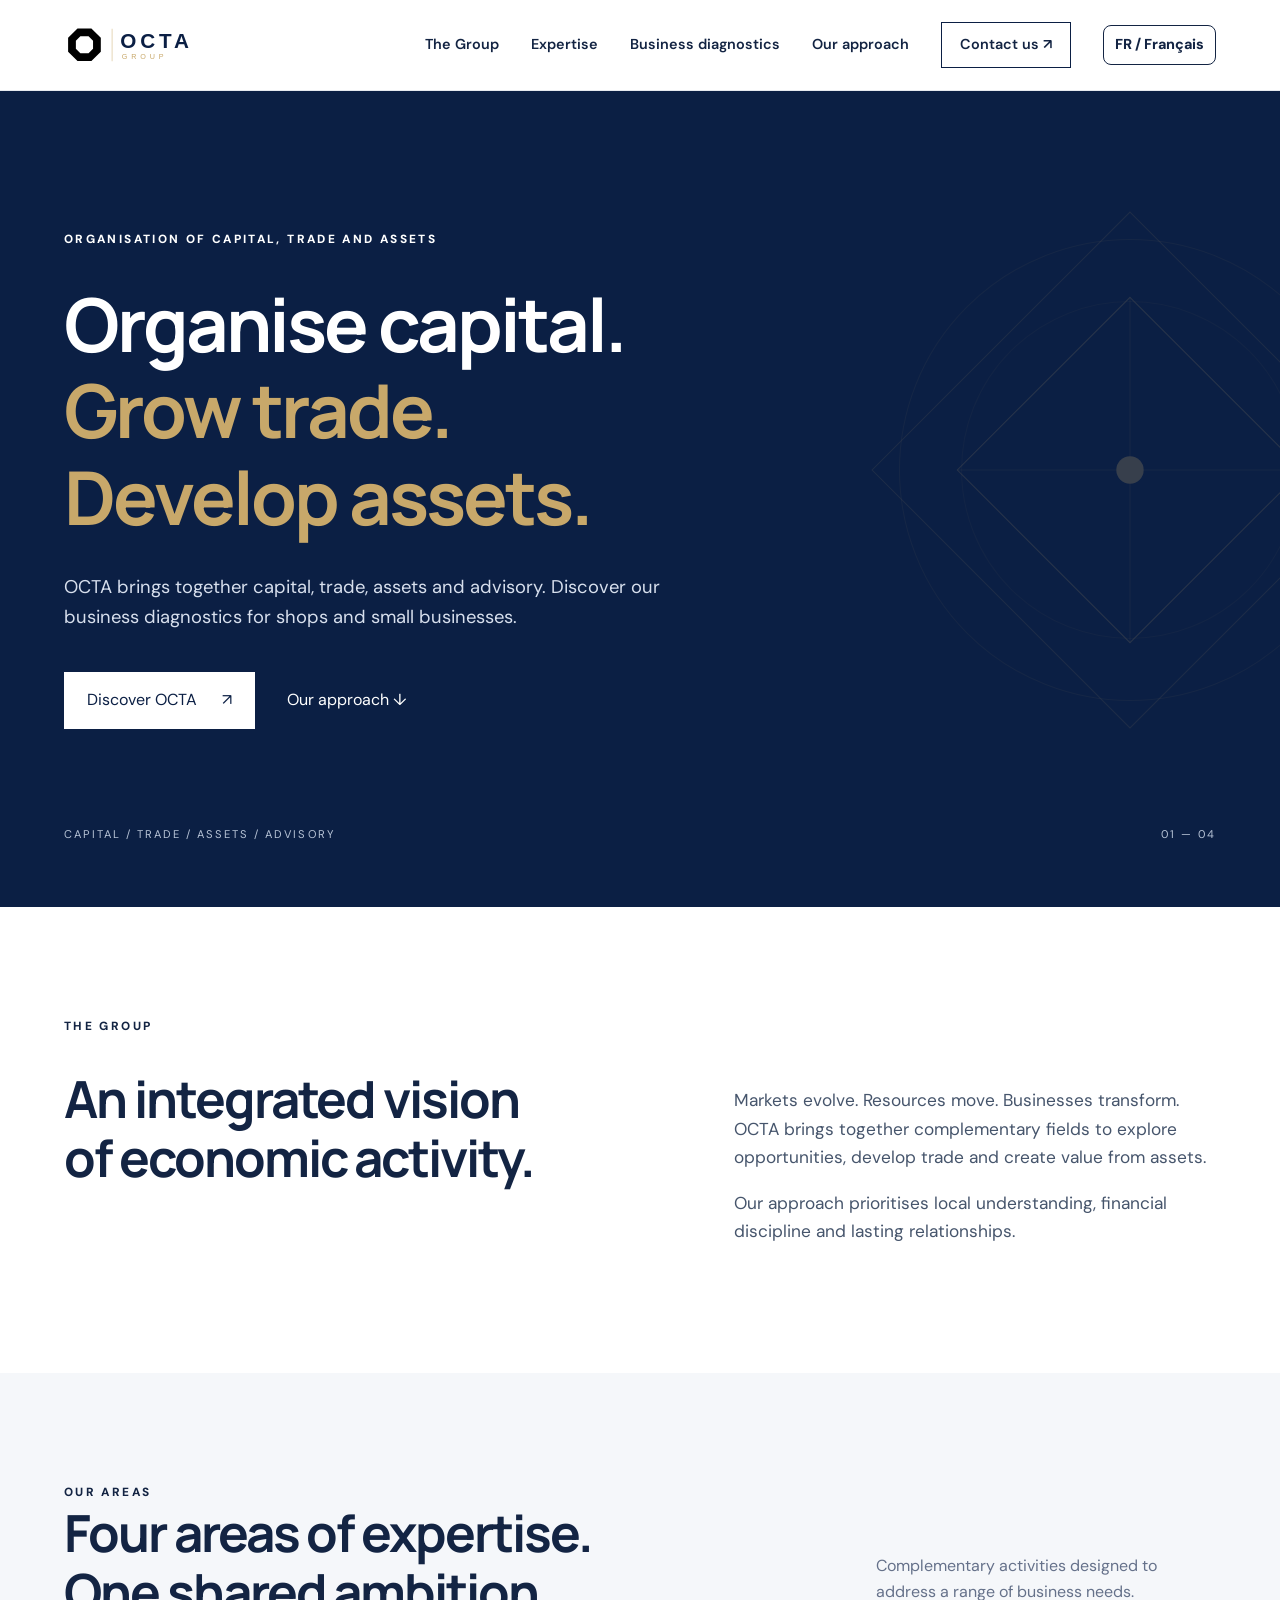
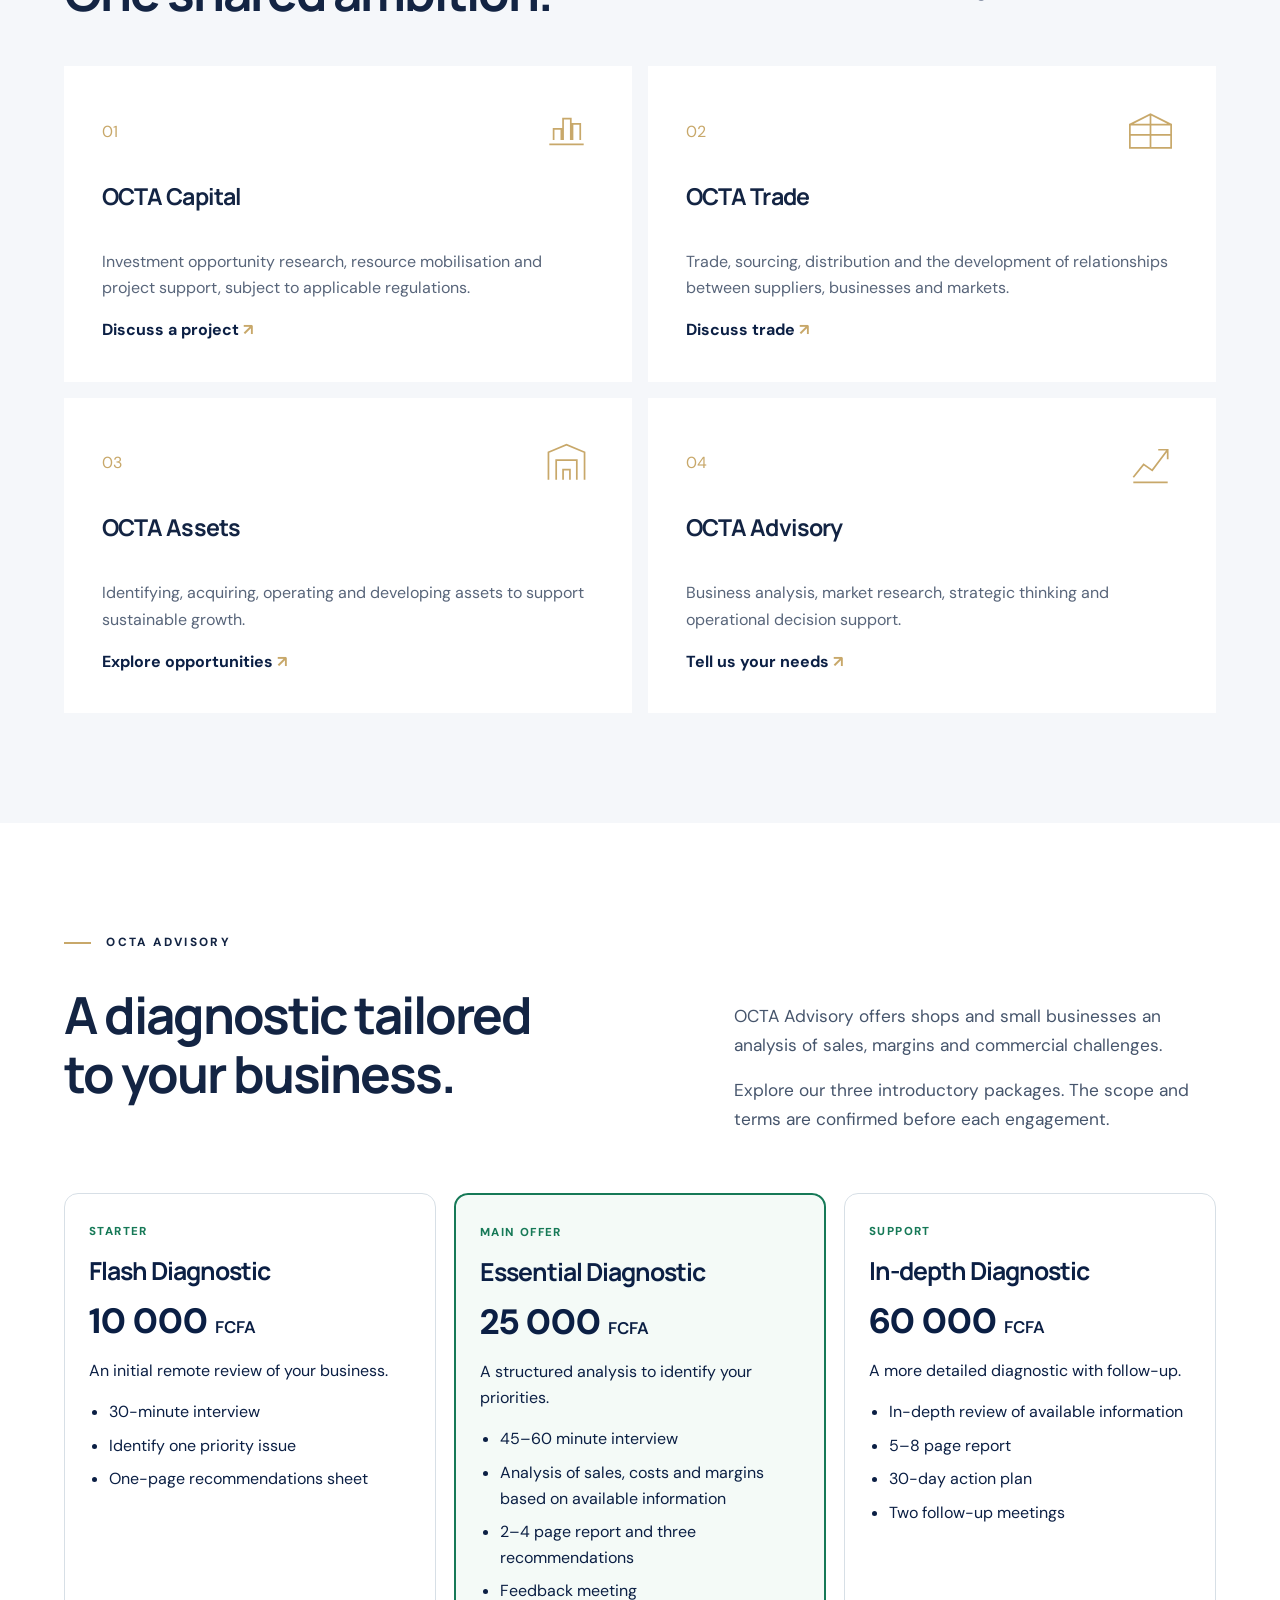
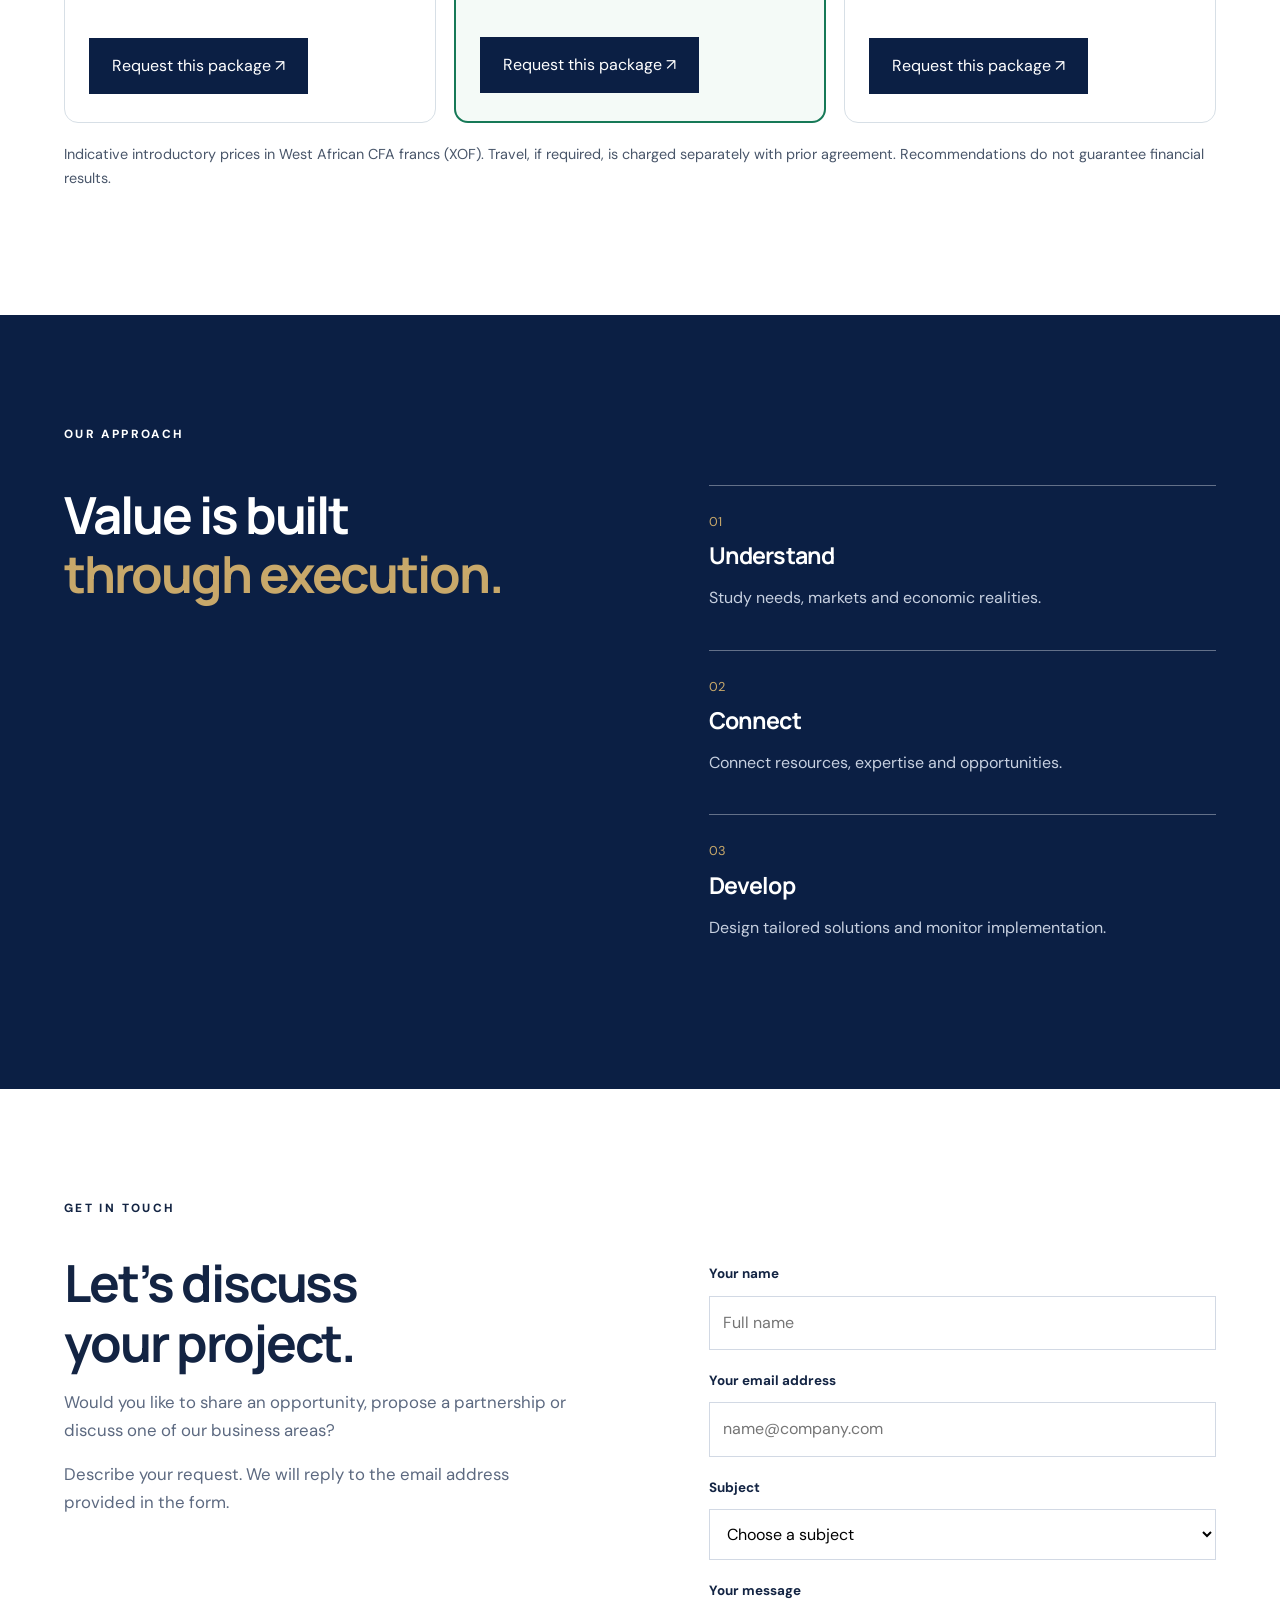
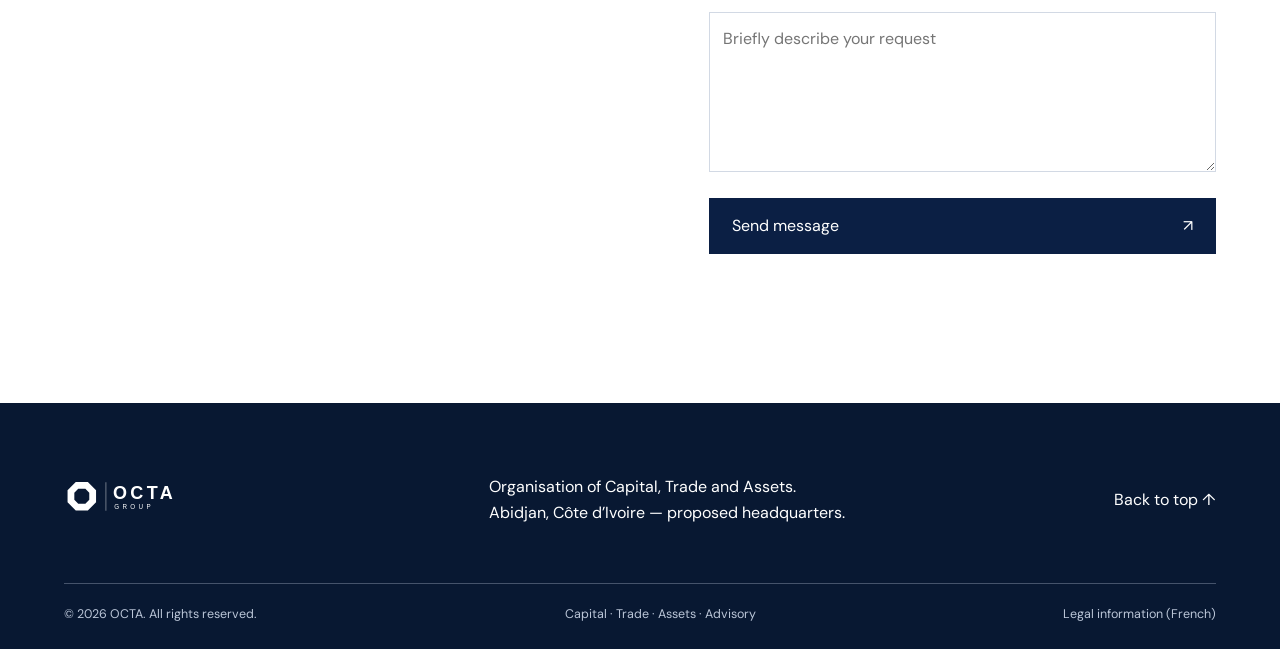
==== en.html @ 562d7dda "Add files via upload" ====
<!DOCTYPE html>

<html lang="en">
<head>
<meta charset="utf-8"/>
<meta content="width=device-width,initial-scale=1" name="viewport"/>
<meta content="#0B1F44" name="theme-color"/>
<meta content="OCTA Group — Organisation of Capital, Trade and Assets. Capital, trade, assets and advisory. Côte d’Ivoire; services available remotely." name="description"/>
<meta content="OCTA — Capital, Trade &amp; Assets" property="og:title"/>
<meta content="One organisation. Four business areas. A long-term vision." property="og:description"/>
<title>OCTA Group | Capital, Trade &amp; Assets</title>
<link href="favicon.svg" rel="icon" type="image/svg+xml"/>
<link href="styles.css" rel="stylesheet"/>
<link href="en.html" hreflang="en" rel="alternate"/><link href="index.html" hreflang="fr" rel="alternate"/><style>nav .language-link{display:inline-flex;align-items:center;font-weight:800;border:1px solid currentColor;border-radius:8px;padding:7px 11px;white-space:nowrap}</style></head>
<body>
<a class="skip" href="#main">Skip to content</a>
<header class="header" id="top">
<a aria-label="OCTA — Home" class="brand" href="#top"><img alt="" height="42" src="logo.svg" width="136"/></a>
<button aria-controls="nav" aria-expanded="false" aria-label="Open menu" class="menu" id="menu"><span></span><span></span></button>
<nav aria-label="Main navigation" id="nav">
<a href="#groupe">The Group</a><a href="#expertises">Expertise</a><a href="#offre">Business diagnostics</a><a href="#approche">Our approach</a><a class="nav-contact" href="#contact">Contact us <span aria-hidden="true">↗</span></a>
<a class="language-link" href="index.html" lang="fr">FR / Français</a></nav>
</header>
<main id="main">
<section aria-labelledby="hero-title" class="hero"><div class="hero-inner"><p class="overline">ORGANISATION OF CAPITAL, TRADE AND ASSETS</p><h1 id="hero-title">Organise capital.<br/><em>Grow trade.<br/>Develop assets.</em></h1><p class="hero-lead">OCTA brings together capital, trade, assets and advisory. Discover our business diagnostics for shops and small businesses.</p><div class="hero-actions"><a class="button button-light" href="#expertises">Discover OCTA <span>↗</span></a><a class="quiet-link" href="#approche">Our approach <span>↓</span></a></div></div><div class="hero-bottom"><span>CAPITAL / TRADE / ASSETS / ADVISORY</span><span>01 — 04</span></div><div aria-hidden="true" class="hero-graphic"><svg fill="none" viewbox="0 0 570 570"><circle cx="285" cy="285" r="219" stroke="currentColor" stroke-opacity=".24"></circle><circle cx="285" cy="285" r="160" stroke="currentColor" stroke-opacity=".17"></circle><path d="M285 40L530 285 285 530 40 285 285 40Z" stroke="currentColor" stroke-opacity=".42"></path><path d="M285 121L449 285 285 449 121 285 285 121Z" stroke="currentColor" stroke-opacity=".65"></path><path d="M285 121V449M121 285H449" stroke="currentColor" stroke-opacity=".27"></path><circle cx="285" cy="285" fill="currentColor" r="13"></circle></svg></div></section>
<section class="intro section" id="groupe"><div class="section-label">THE GROUP</div><div class="intro-content"><h2>An integrated vision<br/>of economic activity.</h2><div class="intro-copy"><p>Markets evolve. Resources move. Businesses transform. OCTA brings together complementary fields to explore opportunities, develop trade and create value from assets.</p><p>Our approach prioritises local understanding, financial discipline and lasting relationships.</p></div></div></section>
<section class="expertises section" id="expertises"><div class="section-heading"><div><div class="section-label">OUR AREAS</div><h2>Four areas of expertise.<br/>One shared ambition.</h2></div><p>Complementary activities designed to address a range of business needs.</p></div><div class="service-grid">
<article class="service"><div class="service-top"><span>01</span><svg aria-hidden="true" viewbox="0 0 64 64"><path d="M12 47h40M17 42V29h9v13M28 42V17h9v25M39 42V23h9v19"></path></svg></div><h3>OCTA Capital</h3><p>Investment opportunity research, resource mobilisation and project support, subject to applicable regulations.</p><a aria-label="Contact OCTA about capital" href="#contact">Discuss a project <span>↗</span></a></article>
<article class="service"><div class="service-top"><span>02</span><svg aria-hidden="true" viewbox="0 0 64 64"><path d="M8 24h48v27H8zM8 24l24-12 24 12M32 12v39M8 36h48"></path></svg></div><h3>OCTA Trade</h3><p>Trade, sourcing, distribution and the development of relationships between suppliers, businesses and markets.</p><a aria-label="Contact OCTA about trade" href="#contact">Discuss trade <span>↗</span></a></article>
<article class="service"><div class="service-top"><span>03</span><svg aria-hidden="true" viewbox="0 0 64 64"><path d="M11 51V19l21-9 21 9v32M20 51V28h24v23M28 51V39h8v12"></path></svg></div><h3>OCTA Assets</h3><p>Identifying, acquiring, operating and developing assets to support sustainable growth.</p><a aria-label="Contact OCTA about assets" href="#contact">Explore opportunities <span>↗</span></a></article>
<article class="service"><div class="service-top"><span>04</span><svg aria-hidden="true" viewbox="0 0 64 64"><path d="M12 48l12-15 10 7 18-24M41 16h11v11M12 54h40"></path></svg></div><h3>OCTA Advisory</h3><p>Business analysis, market research, strategic thinking and operational decision support.</p><a aria-label="Contact OCTA about advisory" href="#contact">Tell us your needs <span>↗</span></a></article>
</div></section>
<section class="intro section" id="offre">
<div class="section-label"><span class="line dark"></span> OCTA ADVISORY</div>
<div class="intro-content"><h2>A diagnostic tailored<br/>to your business.</h2><div class="intro-copy"><p>OCTA Advisory offers shops and small businesses an analysis of sales, margins and commercial challenges.</p><p>Explore our three introductory packages. The scope and terms are confirmed before each engagement.</p></div></div>
<style>
#offre .octa-offers{display:grid;grid-template-columns:repeat(3,minmax(0,1fr));gap:18px;margin-top:42px}
#offre .octa-offer{display:flex;flex-direction:column;gap:15px;padding:28px 24px;border:1px solid #d7dfe6;background:#fff;color:#0b1f44;border-radius:14px}
#offre .octa-offer-featured{border:2px solid #167957;background:#f4faf7}
#offre .octa-offer-label{font-size:.72rem;font-weight:800;letter-spacing:.12em;color:#167957}
#offre .octa-offer h3{font-size:1.55rem;line-height:1.2;margin:0}
#offre .octa-offer-price{font-size:2.2rem;font-weight:800;line-height:1.2;margin:0}
#offre .octa-offer-price small{font-size:.48em;font-weight:600}
#offre .octa-offer p{margin:0}
#offre .octa-offer ul{padding-left:20px;margin:0 0 10px;line-height:1.6;flex:1}
#offre .octa-offer li{margin-bottom:8px}
#offre .octa-offer .button{align-self:flex-start;text-align:center}
#offre .octa-offers-note{font-size:.9rem;margin-top:20px;color:#49566a}
@media(max-width:850px){#offre .octa-offers{grid-template-columns:1fr}#offre .octa-offer{padding:24px 20px}}
</style>
<div aria-label="Offres de diagnostic commercial" class="octa-offers">
<article class="octa-offer"><span class="octa-offer-label">STARTER</span><h3>Flash Diagnostic</h3><p class="octa-offer-price">10 000 <small>FCFA</small></p><p>An initial remote review of your business.</p><ul><li>30-minute interview</li><li>Identify one priority issue</li><li>One-page recommendations sheet</li></ul><a class="button button-dark" href="#contact">Request this package ↗</a></article>
<article class="octa-offer octa-offer-featured"><span class="octa-offer-label">MAIN OFFER</span><h3>Essential Diagnostic</h3><p class="octa-offer-price">25 000 <small>FCFA</small></p><p>A structured analysis to identify your priorities.</p><ul><li>45–60 minute interview</li><li>Analysis of sales, costs and margins based on available information</li><li>2–4 page report and three recommendations</li><li>Feedback meeting</li></ul><a class="button button-dark" href="#contact">Request this package ↗</a></article>
<article class="octa-offer"><span class="octa-offer-label">SUPPORT</span><h3>In-depth Diagnostic</h3><p class="octa-offer-price">60 000 <small>FCFA</small></p><p>A more detailed diagnostic with follow-up.</p><ul><li>In-depth review of available information</li><li>5–8 page report</li><li>30-day action plan</li><li>Two follow-up meetings</li></ul><a class="button button-dark" href="#contact">Request this package ↗</a></article>
</div><p class="octa-offers-note">Indicative introductory prices in West African CFA francs (XOF). Travel, if required, is charged separately with prior agreement. Recommendations do not guarantee financial results.</p>
</section>
<section class="approach section" id="approche"><div class="section-label">OUR APPROACH</div><div class="approach-layout"><h2>Value is built<br/><em>through execution.</em></h2><div class="approach-list"><div><span>01</span><h3>Understand</h3><p>Study needs, markets and economic realities.</p></div><div><span>02</span><h3>Connect</h3><p>Connect resources, expertise and opportunities.</p></div><div><span>03</span><h3>Develop</h3><p>Design tailored solutions and monitor implementation.</p></div></div></div></section>
<section class="contact section" id="contact"><div class="section-label">GET IN TOUCH</div><div class="contact-layout"><div><h2>Let’s discuss<br/>your project.</h2><p>Would you like to share an opportunity, propose a partnership or discuss one of our business areas?</p><p class="contact-note" id="contact-note">Describe your request. We will reply to the email address provided in the form.</p></div>
<form action="https://api.web3forms.com/submit" id="contact-form" method="POST">
<input name="access_key" type="hidden" value="74a6957b-703b-4a35-b6f1-f2b64a552523"/>
<input name="subject" type="hidden" value="New contact request — OCTA Group (English)"/>
<input name="from_name" type="hidden" value="OCTA Group"/>
<label for="name">Your name</label><input autocomplete="name" id="name" maxlength="100" name="name" placeholder="Full name" required=""/>
<label for="email">Your email address</label><input autocomplete="email" id="email" maxlength="150" name="email" placeholder="name@company.com" required="" type="email"/>
<label for="topic">Subject</label><select id="topic" name="topic" required=""><option value="">Choose a subject</option><option>Capital</option><option>Trade</option><option>Assets</option><option>Advisory</option><option>Partnership</option><option>Other request</option></select>
<label for="message">Your message</label><textarea id="message" maxlength="3000" name="message" placeholder="Briefly describe your request" required="" rows="5"></textarea>
<button class="button button-dark" type="submit">Send message <span>↗</span></button><p aria-live="polite" class="form-status" id="form-status" role="status"></p>
</form></div></section>
</main>
<footer><div class="footer-main"><a aria-label="Back to home" href="#top"><img alt="OCTA" height="45" src="logo.svg" width="144"/></a><p>Organisation of Capital, Trade and Assets.<br/>Abidjan, Côte d’Ivoire — proposed headquarters.</p><a href="#top">Back to top ↑</a></div><div class="footer-bottom"><span>© <span id="year"></span> OCTA. All rights reserved.</span><span>Capital · Trade · Assets · Advisory</span><a href="mentions.html">Legal information (French)</a></div></footer>
<script src="config.js"></script><script src="script.js"></script>
</body>
</html>
---- styles.css ----
@import url('https://fonts.googleapis.com/css2?family=DM+Sans:wght@400;500;600;700&family=Manrope:wght@400;500;600;700;800&display=swap');
:root{--navy:#0B1F44;--gold:#C8A86A;--white:#fff;--ink:#132443;--muted:#65718a}*{box-sizing:border-box}html{scroll-behavior:smooth}body{margin:0;font-family:'DM Sans',Arial,sans-serif;color:var(--ink);background:#fff;line-height:1.65}h1,h2,h3{font-family:Manrope,Arial,sans-serif;line-height:1.16;letter-spacing:-.04em}h1{font-size:clamp(2.5rem,5.8vw,5.9rem);font-weight:700}h2{font-size:clamp(2rem,4vw,3.9rem);margin:0}h3{font-size:1.45rem}a{color:inherit;text-decoration:none}a:focus-visible,button:focus-visible,input:focus-visible,select:focus-visible,textarea:focus-visible{outline:3px solid var(--gold);outline-offset:3px}.skip{position:absolute;left:-999px}.skip:focus{left:10px;top:10px;background:white;z-index:20}.header{height:90px;display:flex;align-items:center;justify-content:space-between;padding:0 max(5%,calc((100vw - 1300px)/2));background:#fff;position:sticky;top:0;z-index:10;box-shadow:0 1px 0 #e6e9ef}.brand img{width:178px;height:auto;display:block}.header nav{display:flex;align-items:center;gap:2rem;font-weight:600;font-size:.9rem}.header nav a:hover,.quiet-link:hover{color:var(--gold)}.nav-contact{border:1px solid var(--navy);padding:10px 18px}.menu{display:none}.hero{min-height:660px;position:relative;overflow:hidden;background:var(--navy);color:white;padding:8rem max(5%,calc((100vw - 1300px)/2)) 4rem}.hero-inner{max-width:1000px;position:relative;z-index:1}.overline,.section-label{font-size:.74rem;letter-spacing:.2em;font-weight:800}.line{display:inline-block;width:27px;border-top:2px solid var(--gold);vertical-align:middle;margin-right:10px}.hero h1{margin:2rem 0;max-width:1000px}.hero em,.approach em{color:var(--gold);font-style:normal}.hero-lead{max-width:600px;color:#d7dfed;font-size:1.15rem}.hero-actions{display:flex;align-items:center;gap:2rem;margin-top:2.5rem}.button{border:0;padding:15px 23px;display:inline-flex;align-items:center;justify-content:space-between;gap:25px;font-weight:700;cursor:pointer;font:inherit}.button-light{background:#fff;color:var(--navy)}.button-dark{background:var(--navy);color:#fff}.hero-bottom{display:flex;justify-content:space-between;gap:20px;font-size:.7rem;letter-spacing:.18em;color:#b7c3d6;margin-top:6rem;position:relative;z-index:1}.hero-graphic{position:absolute;right:-150px;top:80px;width:600px;color:var(--gold);opacity:.23}.hero-graphic svg{width:100%}.section{padding:110px max(5%,calc((100vw - 1300px)/2))}.intro-content{display:grid;grid-template-columns:1.2fr 1fr;gap:8%;align-items:start;margin-top:32px}.intro-copy{font-size:1.08rem;color:#46556c}.section-heading{display:flex;align-items:end;justify-content:space-between;gap:30px;margin-bottom:45px}.section-heading p{max-width:340px;color:var(--muted)}.expertises{background:#f5f7fa}.service-grid{display:grid;grid-template-columns:repeat(2,1fr);gap:16px}.service{background:#fff;padding:38px;min-height:310px;display:flex;flex-direction:column}.service-top{display:flex;align-items:center;justify-content:space-between;color:var(--gold)}.service-top svg{width:55px;height:55px;fill:none;stroke:var(--gold);stroke-width:2}.service p{color:#58657a}.service a{font-weight:700;color:var(--navy);margin-top:auto}.service a span{color:var(--gold)}.approach{background:var(--navy);color:white}.approach-layout{display:grid;grid-template-columns:1fr 1fr;gap:12%;margin-top:40px}.approach-list>div{border-top:1px solid #637089;padding:22px 0}.approach-list span{color:var(--gold);font-size:.8rem}.approach-list h3{margin:8px 0}.approach-list p{color:#c7d0e0}.contact-layout{display:grid;grid-template-columns:1fr 1fr;gap:12%;margin-top:35px}.contact-layout>div p{color:#5c6980;font-size:1.05rem}.contact form{display:grid;gap:10px}.contact label{font-size:.84rem;font-weight:700;margin-top:10px}.contact input,.contact select,.contact textarea{font:inherit;border:1px solid #d2d9e4;background:#fff;padding:13px;width:100%;border-radius:0}.contact button{margin-top:16px}.form-status{font-size:.9rem;color:var(--navy)}footer{background:#081832;color:white;padding:55px max(5%,calc((100vw - 1300px)/2)) 25px}.footer-main,.footer-bottom{display:flex;align-items:center;justify-content:space-between;gap:20px}.footer-main img{width:155px;filter:brightness(0) invert(1)}.footer-bottom{margin-top:40px;border-top:1px solid #45536b;padding-top:20px;font-size:.78rem;color:#bbc6d8;flex-wrap:wrap}@media(max-width:800px){.header{height:75px}.brand img{width:140px}.menu{display:block;border:0;background:none;width:42px;height:42px;position:relative}.menu span{display:block;height:2px;background:var(--navy);margin:8px}.header nav{display:none;position:absolute;top:75px;left:0;right:0;background:#fff;flex-direction:column;align-items:stretch;padding:22px 5%;box-shadow:0 10px 20px #0012}.header nav.open{display:flex}.hero{padding-top:6rem;min-height:630px}.hero-graphic{right:-350px}.hero-bottom{margin-top:4rem}.section{padding-top:75px;padding-bottom:75px}.intro-content,.approach-layout,.contact-layout{grid-template-columns:1fr;gap:24px}.section-heading{display:block}.service-grid{grid-template-columns:1fr}.service{min-height:260px}.footer-main{align-items:flex-start;flex-direction:column}}@media(prefers-reduced-motion:reduce){html{scroll-behavior:auto}}
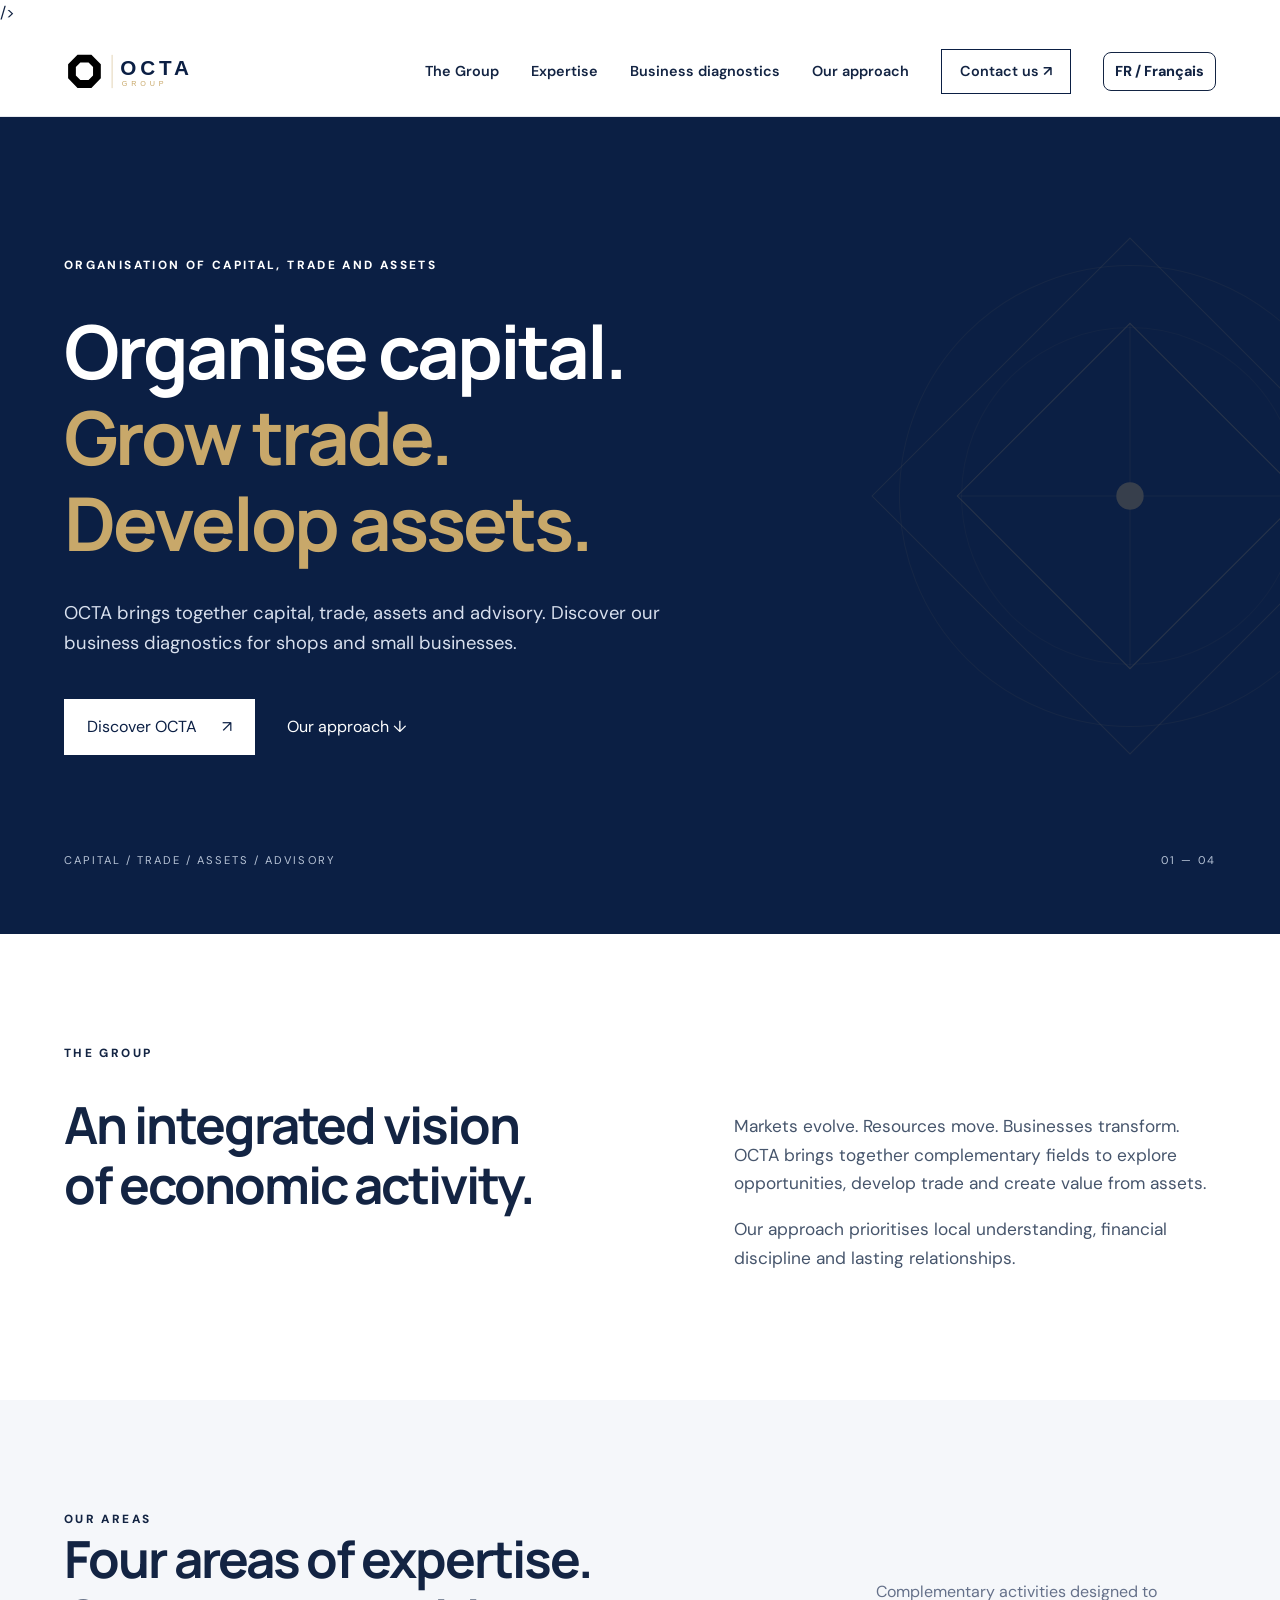
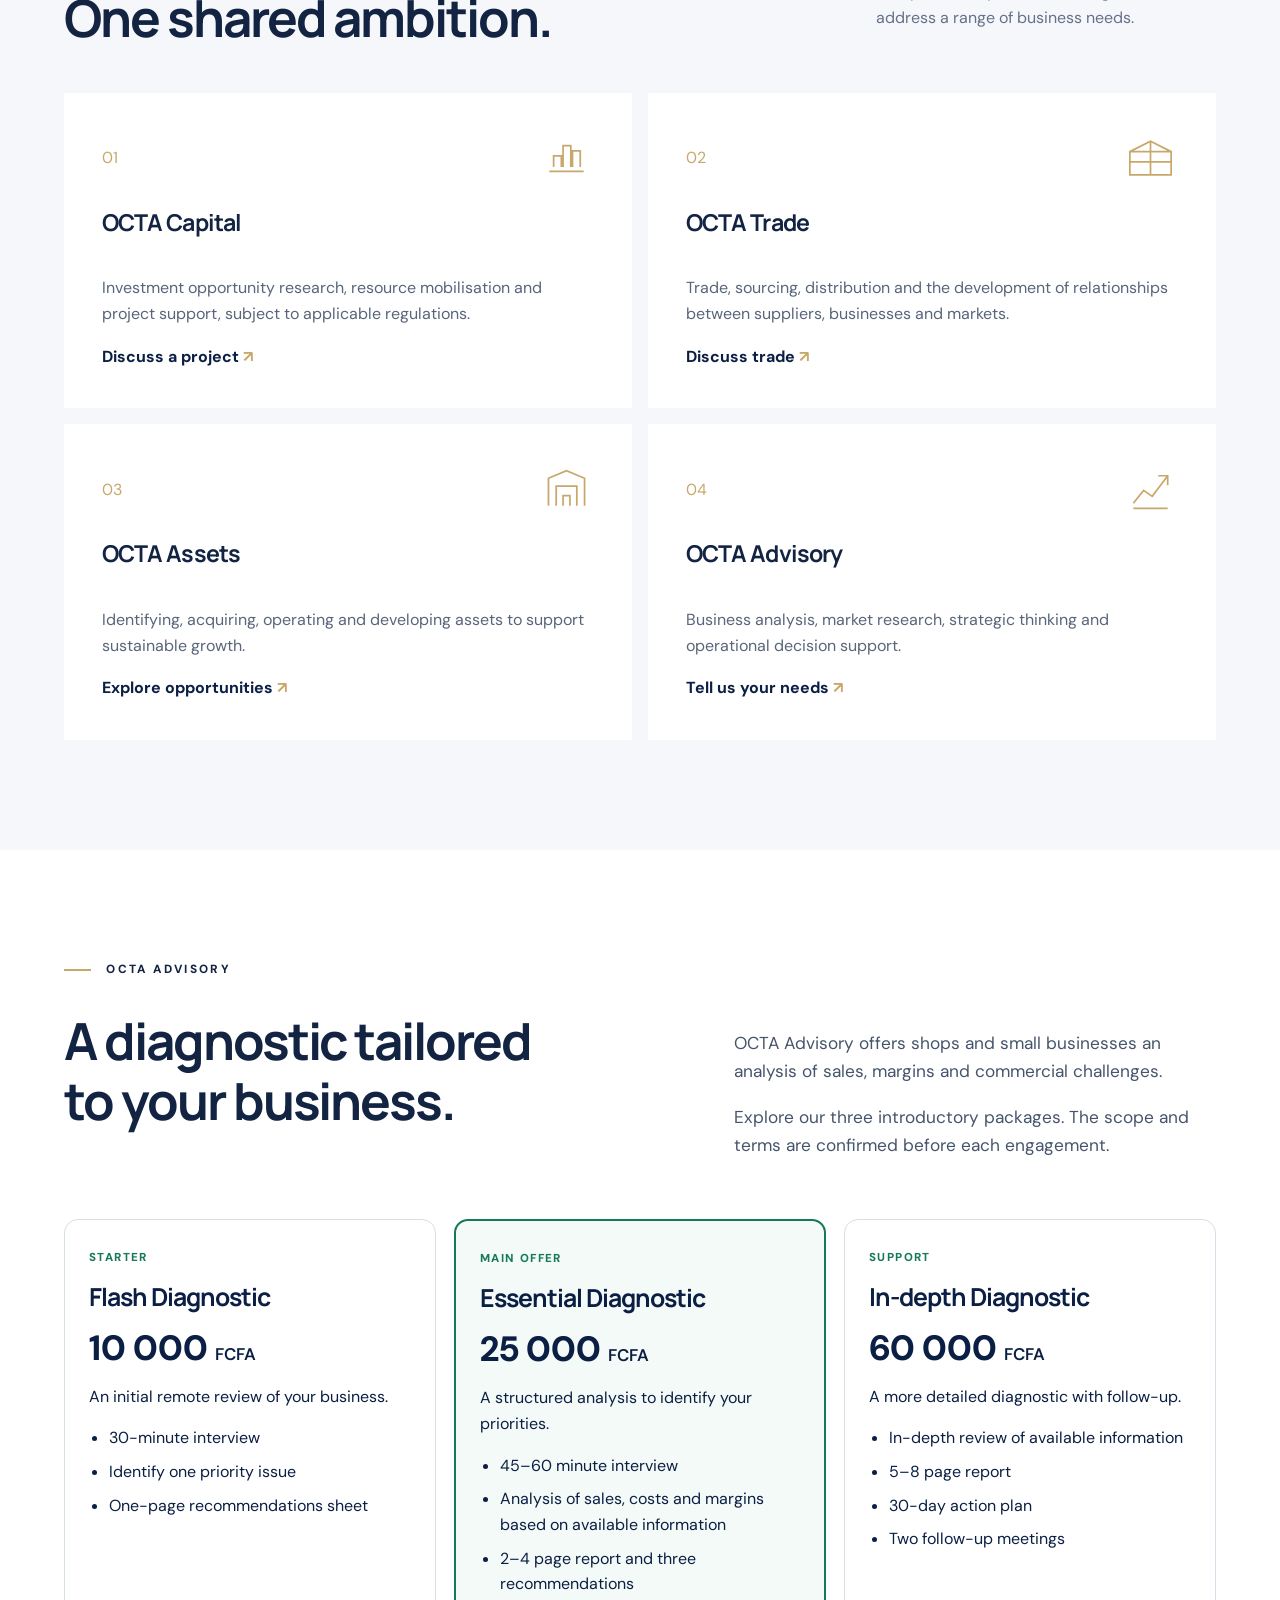
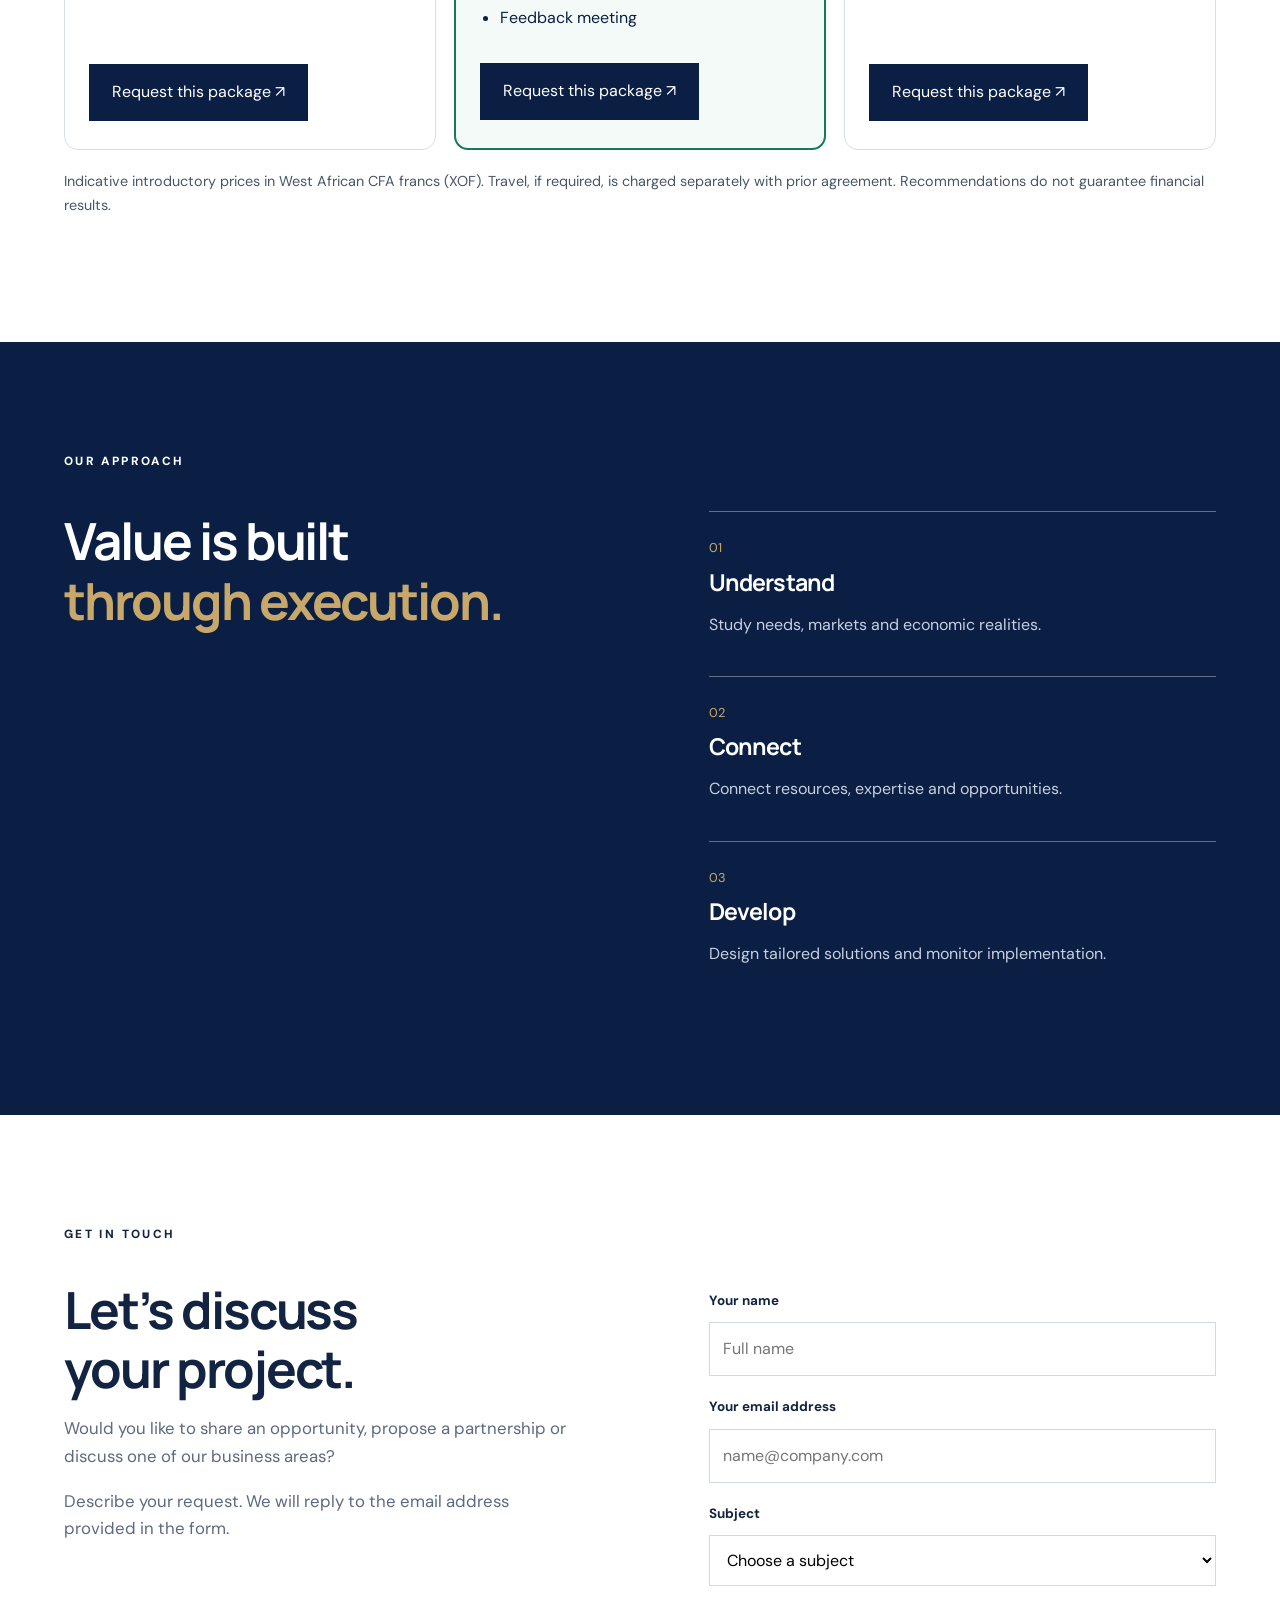
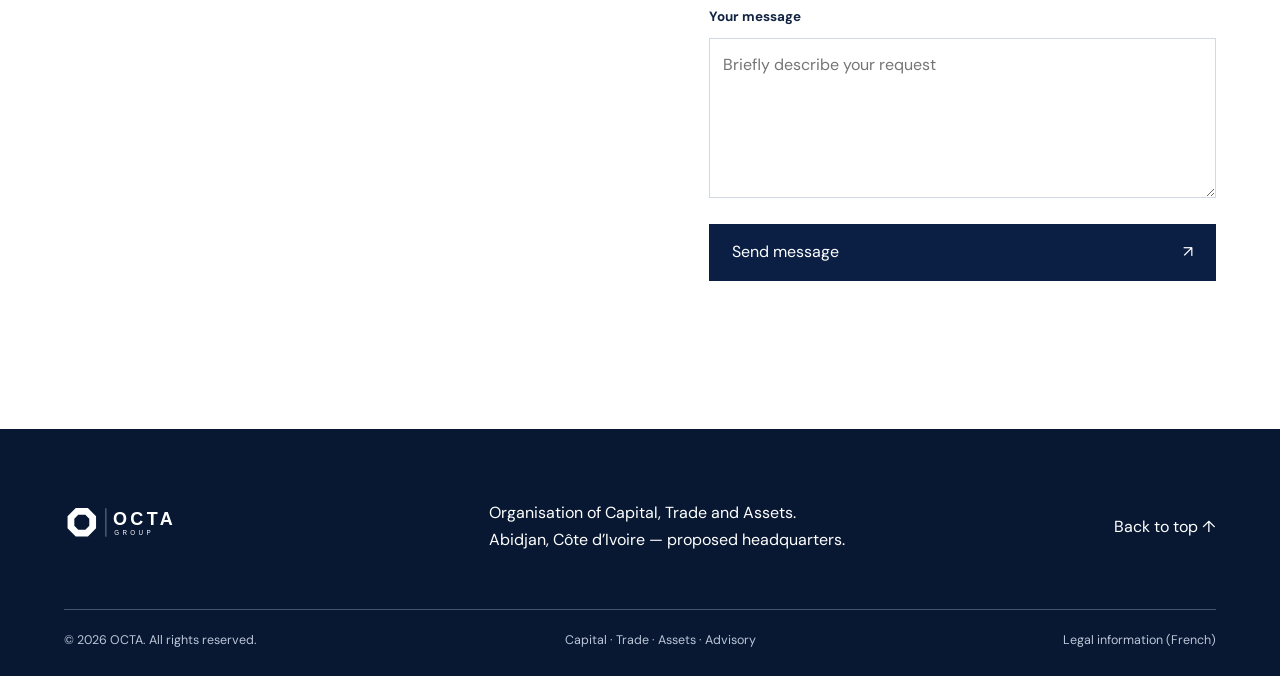
==== commit 8b74d403: "Update language links in en.html Added alternate and canonical links for language support." ====
--- a/en.html
+++ b/en.html
@@ -11,7 +11,10 @@
 <title>OCTA Group | Capital, Trade &amp; Assets</title>
 <link href="favicon.svg" rel="icon" type="image/svg+xml"/>
 <link href="styles.css" rel="stylesheet"/>
-<link href="en.html" hreflang="en" rel="alternate"/><link href="index.html" hreflang="fr" rel="alternate"/><style>nav .language-link{display:inline-flex;align-items:center;font-weight:800;border:1px solid currentColor;border-radius:8px;padding:7px 11px;white-space:nowrap}</style></head>
+<link href="https://ouattarachontchinwintanan-coder.github.io/octa-group/" hreflang="fr" rel="alternate"/>
+<link href="https://ouattarachontchinwintanan-coder.github.io/octa-group/en.html" hreflang="en" rel="alternate"/>
+<link href="https://ouattarachontchinwintanan-coder.github.io/octa-group/" hreflang="x-default" rel="alternate"/>
+<link href="https://ouattarachontchinwintanan-coder.github.io/octa-group/en.html" rel="canonical"/>/><style>nav .language-link{display:inline-flex;align-items:center;font-weight:800;border:1px solid currentColor;border-radius:8px;padding:7px 11px;white-space:nowrap}</style></head>
 <body>
 <a class="skip" href="#main">Skip to content</a>
 <header class="header" id="top">
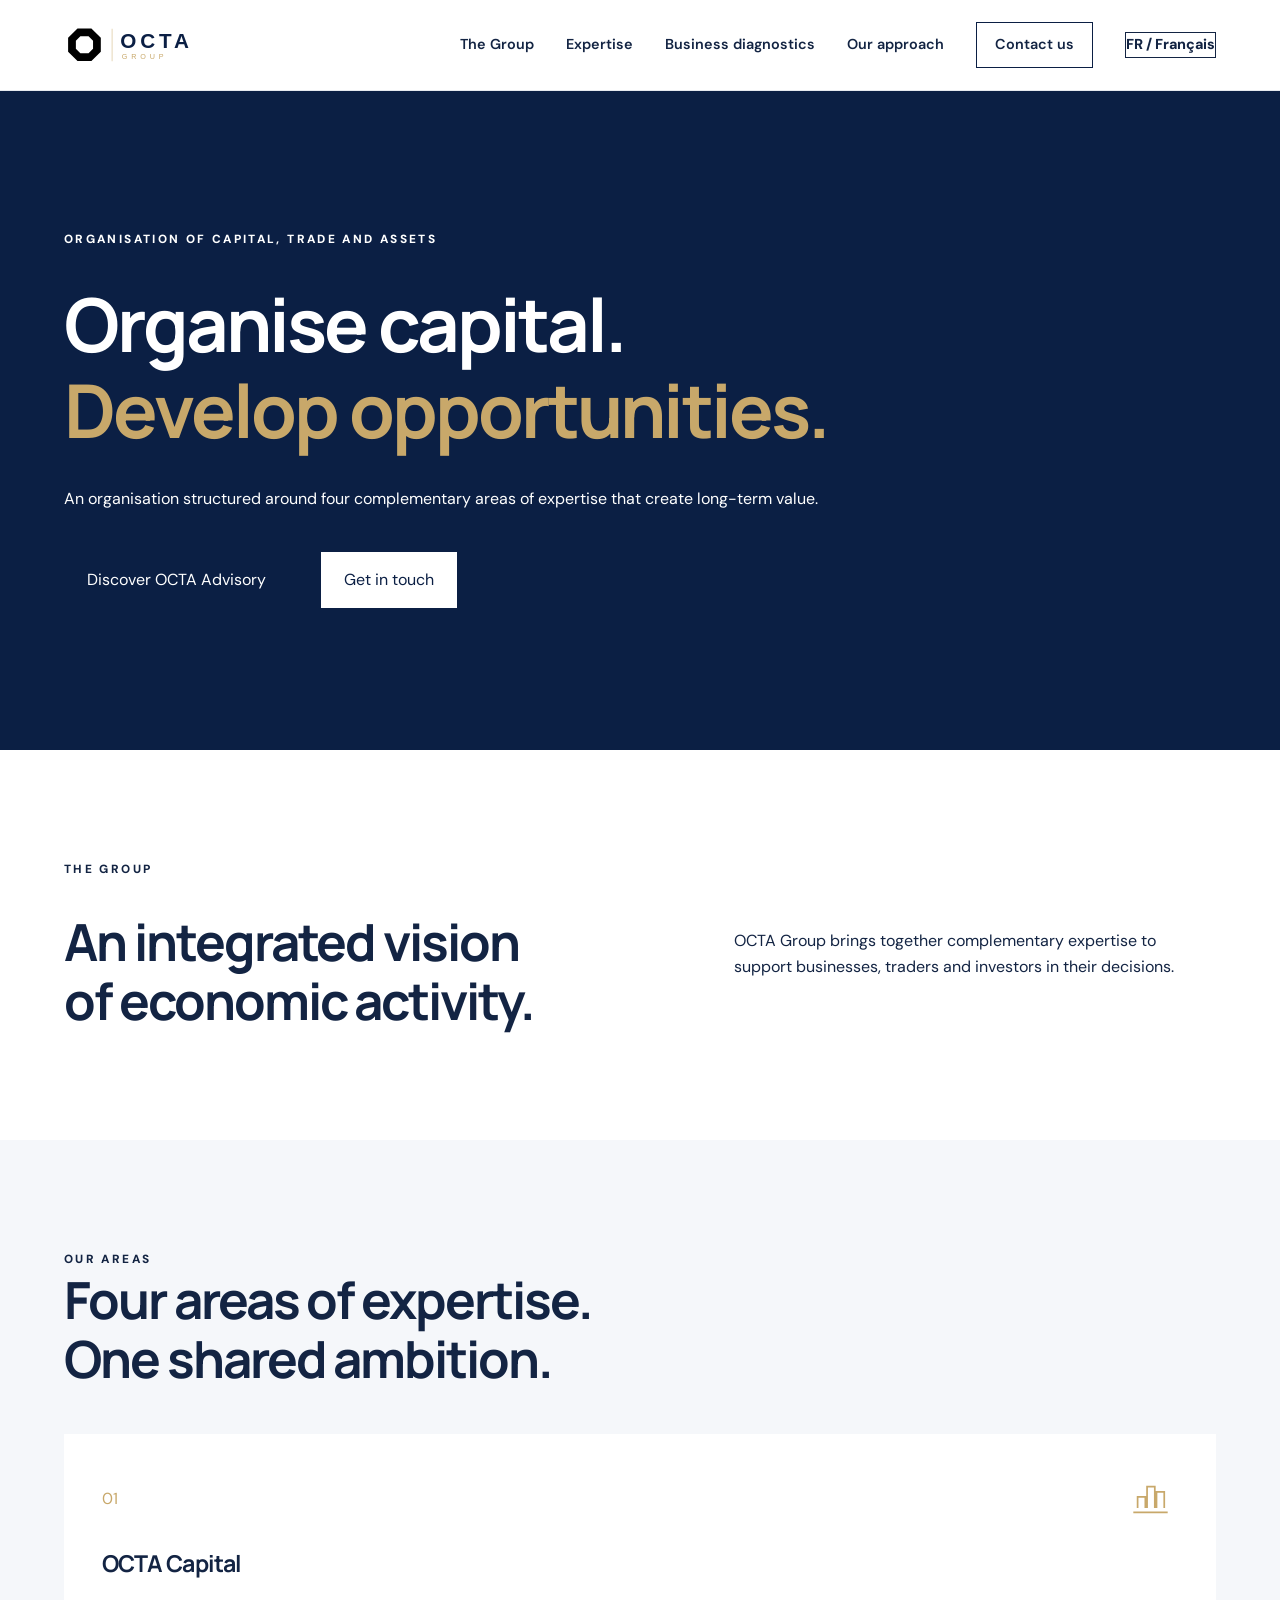
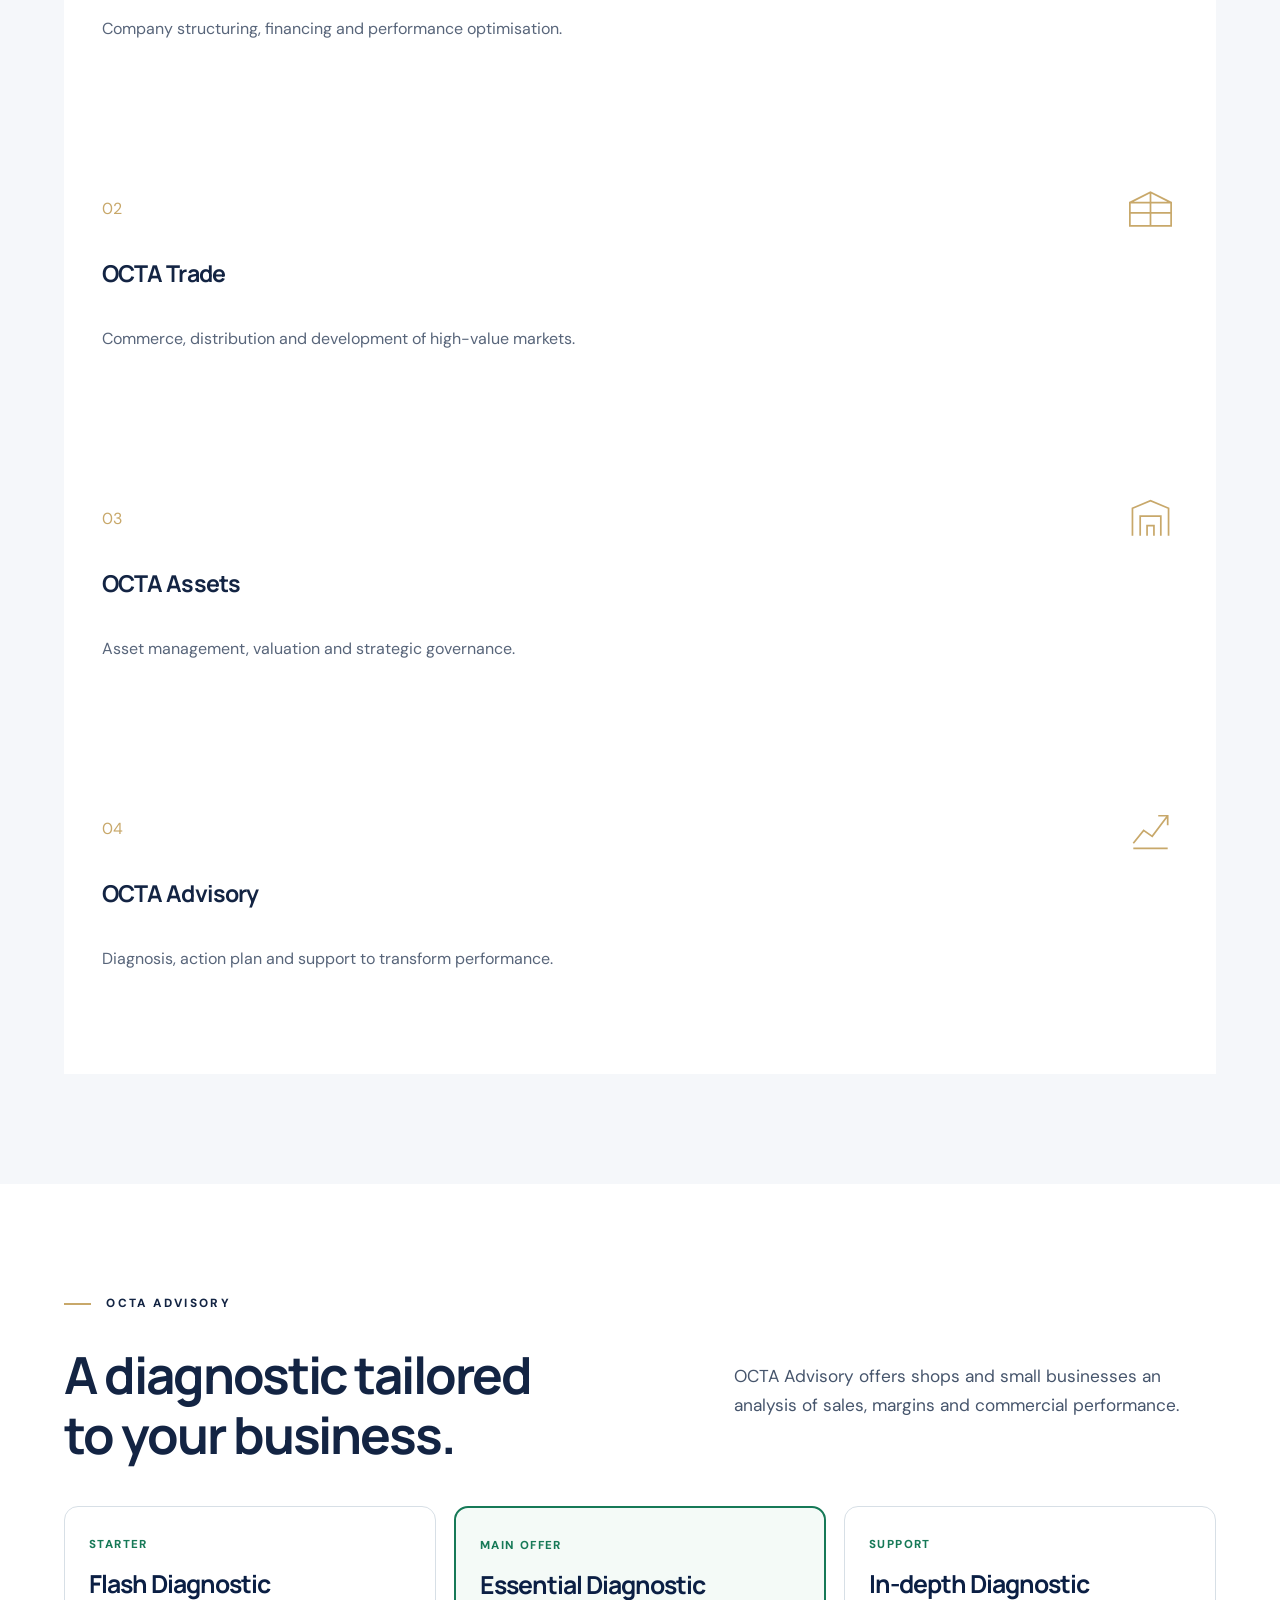
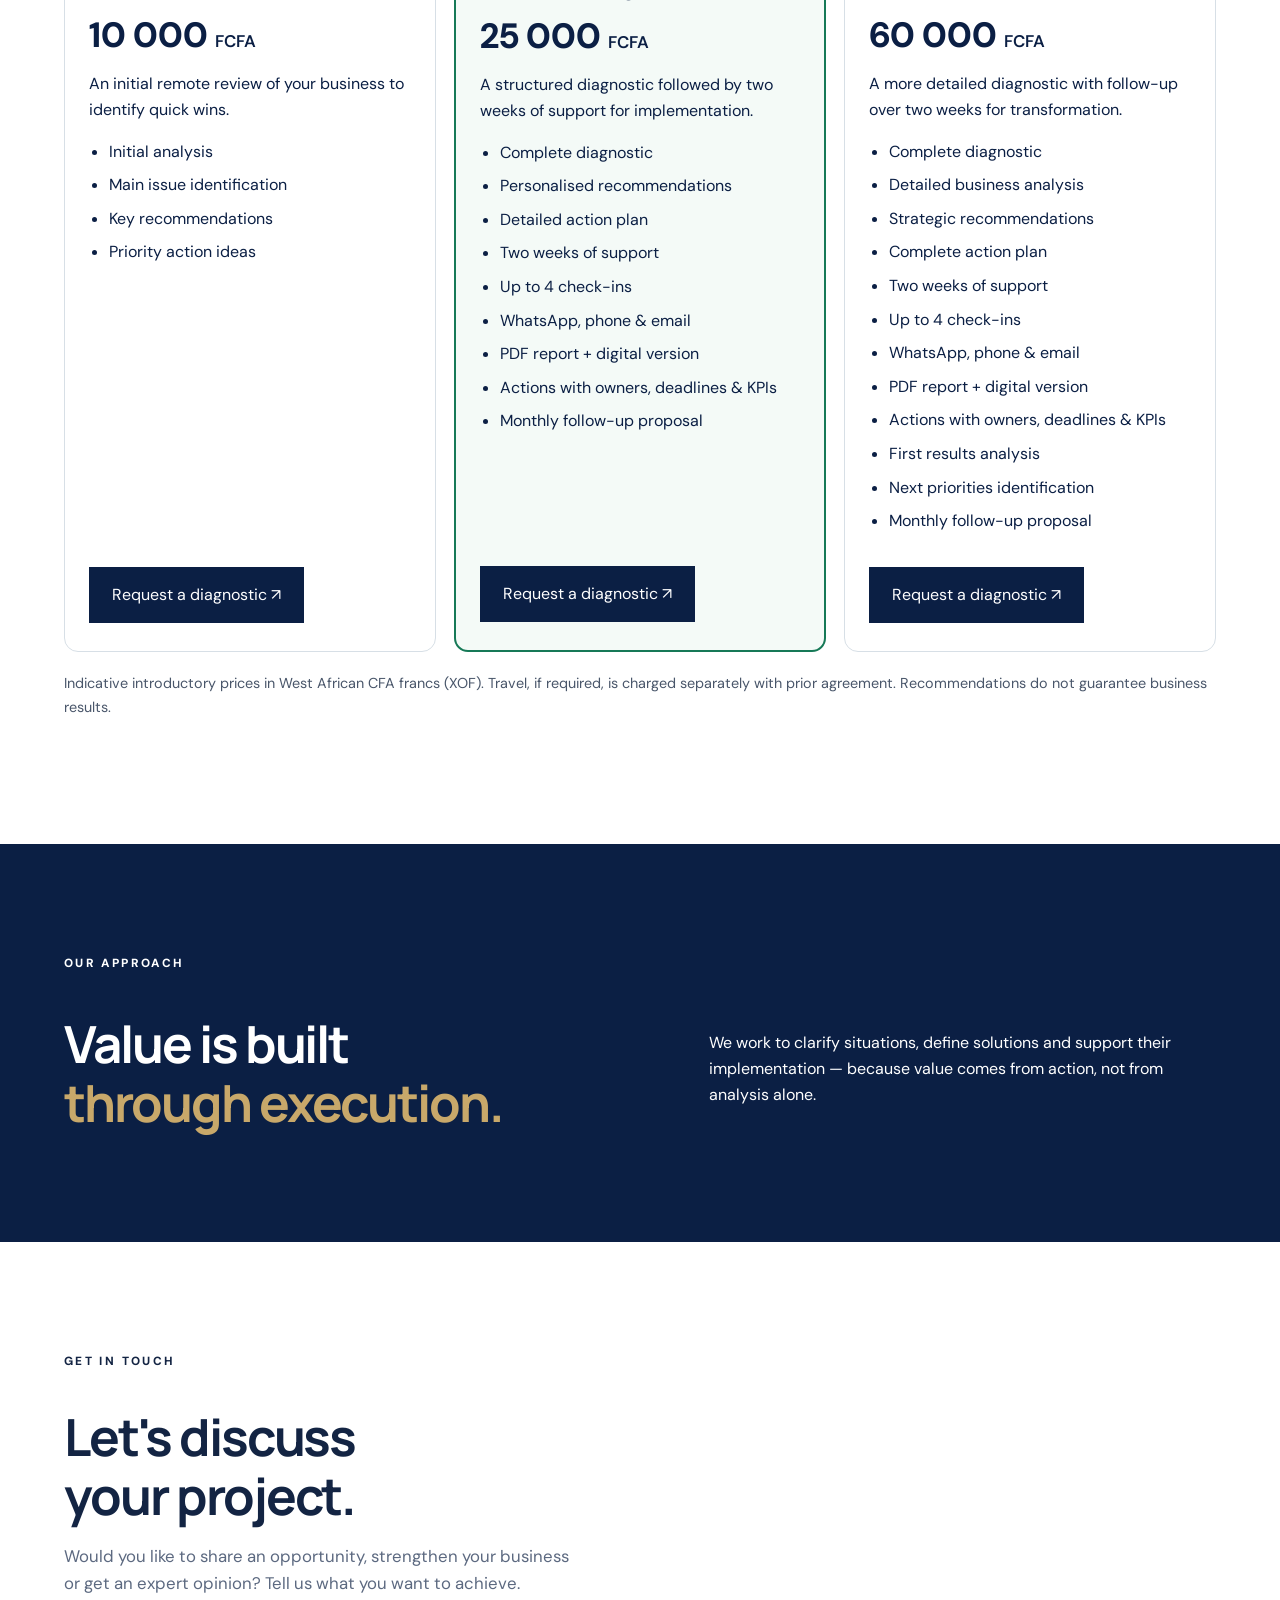
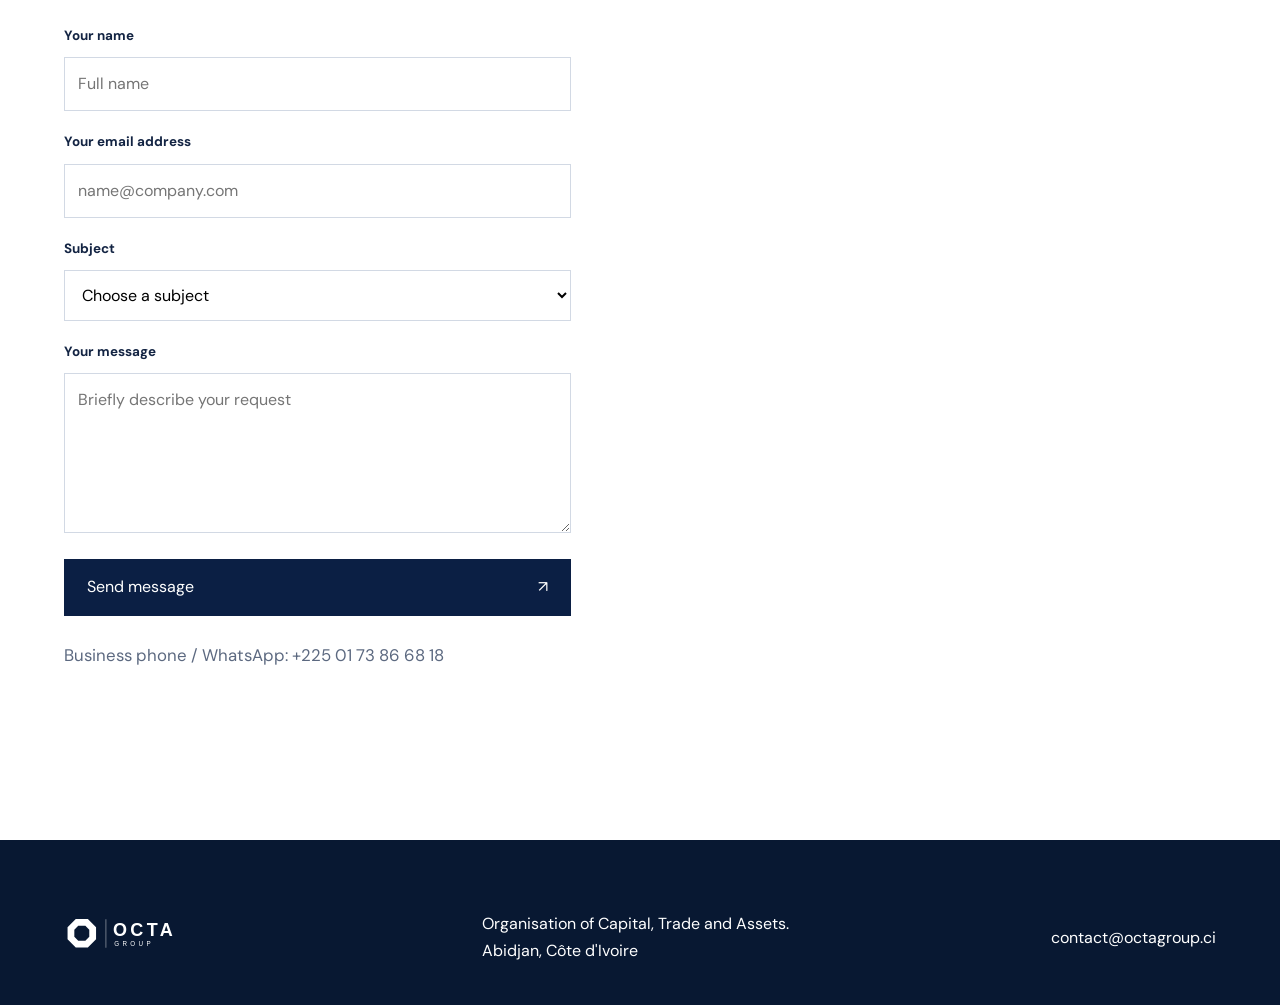
==== commit 1555b913: "Add WhatsApp contact line in English version" ====
--- a/en.html
+++ b/en.html
@@ -5,7 +5,7 @@
 <meta charset="utf-8"/>
 <meta content="width=device-width,initial-scale=1" name="viewport"/>
 <meta content="#0B1F44" name="theme-color"/>
-<meta content="OCTA Group — Organisation of Capital, Trade and Assets. Capital, trade, assets and advisory. Côte d’Ivoire; services available remotely." name="description"/>
+<meta content="OCTA Group — Organisation of Capital, Trade and Assets. Capital, trade, assets and advisory. Côte d'Ivoire; services available remotely." name="description"/>
 <meta content="OCTA — Capital, Trade &amp; Assets" property="og:title"/>
 <meta content="One organisation. Four business areas. A long-term vision." property="og:description"/>
 <title>OCTA Group | Capital, Trade &amp; Assets</title>
@@ -14,28 +14,24 @@
 <link href="https://ouattarachontchinwintanan-coder.github.io/octa-group/" hreflang="fr" rel="alternate"/>
 <link href="https://ouattarachontchinwintanan-coder.github.io/octa-group/en.html" hreflang="en" rel="alternate"/>
 <link href="https://ouattarachontchinwintanan-coder.github.io/octa-group/" hreflang="x-default" rel="alternate"/>
-<link href="https://ouattarachontchinwintanan-coder.github.io/octa-group/en.html" rel="canonical"/>/><style>nav .language-link{display:inline-flex;align-items:center;font-weight:800;border:1px solid currentColor;border-radius:8px;padding:7px 11px;white-space:nowrap}</style></head>
+<link href="https://ouattarachontchinwintanan-coder.github.io/octa-group/en.html" rel="canonical"/><style>nav .language-link{display:inline-flex;align-items:center;font-weight:800;border:1px solid currentColor;}</style>
 <body>
 <a class="skip" href="#main">Skip to content</a>
 <header class="header" id="top">
 <a aria-label="OCTA — Home" class="brand" href="#top"><img alt="" height="42" src="logo.svg" width="136"/></a>
 <button aria-controls="nav" aria-expanded="false" aria-label="Open menu" class="menu" id="menu"><span></span><span></span></button>
 <nav aria-label="Main navigation" id="nav">
-<a href="#groupe">The Group</a><a href="#expertises">Expertise</a><a href="#offre">Business diagnostics</a><a href="#approche">Our approach</a><a class="nav-contact" href="#contact">Contact us <span aria-hidden="true">↗</span></a>
+<a href="#groupe">The Group</a><a href="#expertises">Expertise</a><a href="#offre">Business diagnostics</a><a href="#approche">Our approach</a><a class="nav-contact" href="#contact">Contact us</a>
 <a class="language-link" href="index.html" lang="fr">FR / Français</a></nav>
 </header>
 <main id="main">
-<section aria-labelledby="hero-title" class="hero"><div class="hero-inner"><p class="overline">ORGANISATION OF CAPITAL, TRADE AND ASSETS</p><h1 id="hero-title">Organise capital.<br/><em>Grow trade.<br/>Develop assets.</em></h1><p class="hero-lead">OCTA brings together capital, trade, assets and advisory. Discover our business diagnostics for shops and small businesses.</p><div class="hero-actions"><a class="button button-light" href="#expertises">Discover OCTA <span>↗</span></a><a class="quiet-link" href="#approche">Our approach <span>↓</span></a></div></div><div class="hero-bottom"><span>CAPITAL / TRADE / ASSETS / ADVISORY</span><span>01 — 04</span></div><div aria-hidden="true" class="hero-graphic"><svg fill="none" viewbox="0 0 570 570"><circle cx="285" cy="285" r="219" stroke="currentColor" stroke-opacity=".24"></circle><circle cx="285" cy="285" r="160" stroke="currentColor" stroke-opacity=".17"></circle><path d="M285 40L530 285 285 530 40 285 285 40Z" stroke="currentColor" stroke-opacity=".42"></path><path d="M285 121L449 285 285 449 121 285 285 121Z" stroke="currentColor" stroke-opacity=".65"></path><path d="M285 121V449M121 285H449" stroke="currentColor" stroke-opacity=".27"></path><circle cx="285" cy="285" fill="currentColor" r="13"></circle></svg></div></section>
-<section class="intro section" id="groupe"><div class="section-label">THE GROUP</div><div class="intro-content"><h2>An integrated vision<br/>of economic activity.</h2><div class="intro-copy"><p>Markets evolve. Resources move. Businesses transform. OCTA brings together complementary fields to explore opportunities, develop trade and create value from assets.</p><p>Our approach prioritises local understanding, financial discipline and lasting relationships.</p></div></div></section>
-<section class="expertises section" id="expertises"><div class="section-heading"><div><div class="section-label">OUR AREAS</div><h2>Four areas of expertise.<br/>One shared ambition.</h2></div><p>Complementary activities designed to address a range of business needs.</p></div><div class="service-grid">
-<article class="service"><div class="service-top"><span>01</span><svg aria-hidden="true" viewbox="0 0 64 64"><path d="M12 47h40M17 42V29h9v13M28 42V17h9v25M39 42V23h9v19"></path></svg></div><h3>OCTA Capital</h3><p>Investment opportunity research, resource mobilisation and project support, subject to applicable regulations.</p><a aria-label="Contact OCTA about capital" href="#contact">Discuss a project <span>↗</span></a></article>
-<article class="service"><div class="service-top"><span>02</span><svg aria-hidden="true" viewbox="0 0 64 64"><path d="M8 24h48v27H8zM8 24l24-12 24 12M32 12v39M8 36h48"></path></svg></div><h3>OCTA Trade</h3><p>Trade, sourcing, distribution and the development of relationships between suppliers, businesses and markets.</p><a aria-label="Contact OCTA about trade" href="#contact">Discuss trade <span>↗</span></a></article>
-<article class="service"><div class="service-top"><span>03</span><svg aria-hidden="true" viewbox="0 0 64 64"><path d="M11 51V19l21-9 21 9v32M20 51V28h24v23M28 51V39h8v12"></path></svg></div><h3>OCTA Assets</h3><p>Identifying, acquiring, operating and developing assets to support sustainable growth.</p><a aria-label="Contact OCTA about assets" href="#contact">Explore opportunities <span>↗</span></a></article>
-<article class="service"><div class="service-top"><span>04</span><svg aria-hidden="true" viewbox="0 0 64 64"><path d="M12 48l12-15 10 7 18-24M41 16h11v11M12 54h40"></path></svg></div><h3>OCTA Advisory</h3><p>Business analysis, market research, strategic thinking and operational decision support.</p><a aria-label="Contact OCTA about advisory" href="#contact">Tell us your needs <span>↗</span></a></article>
-</div></section>
+<section aria-labelledby="hero-title" class="hero"><div class="hero-inner"><p class="overline">ORGANISATION OF CAPITAL, TRADE AND ASSETS</p><h1 id="hero-title">Organise capital.<br/><em>Develop opportunities.</em></h1><p>An organisation structured around four complementary areas of expertise that create long-term value.</p><div class="hero-actions"><a class="button button-dark" href="#offre">Discover OCTA Advisory</a><a class="button button-light" href="#contact">Get in touch</a></div></div></section>
+<section class="intro section" id="groupe"><div class="section-label">THE GROUP</div><div class="intro-content"><h2>An integrated vision<br/>of economic activity.</h2><p>OCTA Group brings together complementary expertise to support businesses, traders and investors in their decisions.</p></div></section>
+<section class="expertises section" id="expertises"><div class="section-heading"><div><div class="section-label">OUR AREAS</div><h2>Four areas of expertise.<br/>One shared ambition.</h2></div></div><div class="services-grid"><article class="service"><div class="service-top"><span>01</span><svg aria-hidden="true" viewbox="0 0 64 64"><path d="M12 47h40M17 42V29h9v13M28 42V17h9v25M39 42V23h9v19"></path></svg></div><h3>OCTA Capital</h3><p>Company structuring, financing and performance optimisation.</p></article><article class="service"><div class="service-top"><span>02</span><svg aria-hidden="true" viewbox="0 0 64 64"><path d="M8 24h48v27H8zM8 24l24-12 24 12M32 12v39M8 36h48"></path></svg></div><h3>OCTA Trade</h3><p>Commerce, distribution and development of high-value markets.</p></article><article class="service"><div class="service-top"><span>03</span><svg aria-hidden="true" viewbox="0 0 64 64"><path d="M11 51V19l21-9 21 9v32M20 51V28h24v23M28 51V39h8v12"></path></svg></div><h3>OCTA Assets</h3><p>Asset management, valuation and strategic governance.</p></article><article class="service"><div class="service-top"><span>04</span><svg aria-hidden="true" viewbox="0 0 64 64"><path d="M12 48l12-15 10 7 18-24M41 16h11v11M12 54h40"></path></svg></div><h3>OCTA Advisory</h3><p>Diagnosis, action plan and support to transform performance.</p></article></div></section>
 <section class="intro section" id="offre">
 <div class="section-label"><span class="line dark"></span> OCTA ADVISORY</div>
-<div class="intro-content"><h2>A diagnostic tailored<br/>to your business.</h2><div class="intro-copy"><p>OCTA Advisory offers shops and small businesses an analysis of sales, margins and commercial challenges.</p><p>Explore our three introductory packages. The scope and terms are confirmed before each engagement.</p></div></div>
+<div class="intro-content"><h2>A diagnostic tailored<br/>to your business.</h2><div class="intro-copy"><p>OCTA Advisory offers shops and small businesses an analysis of sales, margins and commercial performance.</p></div></div>
+
 <style>
 #offre .octa-offers{display:grid;grid-template-columns:repeat(3,minmax(0,1fr));gap:18px;margin-top:42px}
 #offre .octa-offer{display:flex;flex-direction:column;gap:15px;padding:28px 24px;border:1px solid #d7dfe6;background:#fff;color:#0b1f44;border-radius:14px}
@@ -51,26 +47,31 @@
 #offre .octa-offers-note{font-size:.9rem;margin-top:20px;color:#49566a}
 @media(max-width:850px){#offre .octa-offers{grid-template-columns:1fr}#offre .octa-offer{padding:24px 20px}}
 </style>
-<div aria-label="Offres de diagnostic commercial" class="octa-offers">
-<article class="octa-offer"><span class="octa-offer-label">STARTER</span><h3>Flash Diagnostic</h3><p class="octa-offer-price">10 000 <small>FCFA</small></p><p>An initial remote review of your business.</p><ul><li>30-minute interview</li><li>Identify one priority issue</li><li>One-page recommendations sheet</li></ul><a class="button button-dark" href="#contact">Request this package ↗</a></article>
-<article class="octa-offer octa-offer-featured"><span class="octa-offer-label">MAIN OFFER</span><h3>Essential Diagnostic</h3><p class="octa-offer-price">25 000 <small>FCFA</small></p><p>A structured analysis to identify your priorities.</p><ul><li>45–60 minute interview</li><li>Analysis of sales, costs and margins based on available information</li><li>2–4 page report and three recommendations</li><li>Feedback meeting</li></ul><a class="button button-dark" href="#contact">Request this package ↗</a></article>
-<article class="octa-offer"><span class="octa-offer-label">SUPPORT</span><h3>In-depth Diagnostic</h3><p class="octa-offer-price">60 000 <small>FCFA</small></p><p>A more detailed diagnostic with follow-up.</p><ul><li>In-depth review of available information</li><li>5–8 page report</li><li>30-day action plan</li><li>Two follow-up meetings</li></ul><a class="button button-dark" href="#contact">Request this package ↗</a></article>
-</div><p class="octa-offers-note">Indicative introductory prices in West African CFA francs (XOF). Travel, if required, is charged separately with prior agreement. Recommendations do not guarantee financial results.</p>
+
+<div aria-label="OCTA Advisory offers" class="octa-offers">
+<article class="octa-offer"><span class="octa-offer-label">STARTER</span><h3>Flash Diagnostic</h3><p class="octa-offer-price">10 000 <small>FCFA</small></p><p>An initial remote review of your business to identify quick wins.</p><ul><li>Initial analysis</li><li>Main issue identification</li><li>Key recommendations</li><li>Priority action ideas</li></ul><a class="button button-dark" href="#contact">Request a diagnostic ↗</a></article>
+<article class="octa-offer octa-offer-featured"><span class="octa-offer-label">MAIN OFFER</span><h3>Essential Diagnostic</h3><p class="octa-offer-price">25 000 <small>FCFA</small></p><p>A structured diagnostic followed by two weeks of support for implementation.</p><ul><li>Complete diagnostic</li><li>Personalised recommendations</li><li>Detailed action plan</li><li>Two weeks of support</li><li>Up to 4 check-ins</li><li>WhatsApp, phone &amp; email</li><li>PDF report + digital version</li><li>Actions with owners, deadlines &amp; KPIs</li><li>Monthly follow-up proposal</li></ul><a class="button button-dark" href="#contact">Request a diagnostic ↗</a></article>
+<article class="octa-offer"><span class="octa-offer-label">SUPPORT</span><h3>In-depth Diagnostic</h3><p class="octa-offer-price">60 000 <small>FCFA</small></p><p>A more detailed diagnostic with follow-up over two weeks for transformation.</p><ul><li>Complete diagnostic</li><li>Detailed business analysis</li><li>Strategic recommendations</li><li>Complete action plan</li><li>Two weeks of support</li><li>Up to 4 check-ins</li><li>WhatsApp, phone &amp; email</li><li>PDF report + digital version</li><li>Actions with owners, deadlines &amp; KPIs</li><li>First results analysis</li><li>Next priorities identification</li><li>Monthly follow-up proposal</li></ul><a class="button button-dark" href="#contact">Request a diagnostic ↗</a></article>
+</div>
+<p class="octa-offers-note">Indicative introductory prices in West African CFA francs (XOF). Travel, if required, is charged separately with prior agreement. Recommendations do not guarantee business results.</p>
 </section>
-<section class="approach section" id="approche"><div class="section-label">OUR APPROACH</div><div class="approach-layout"><h2>Value is built<br/><em>through execution.</em></h2><div class="approach-list"><div><span>01</span><h3>Understand</h3><p>Study needs, markets and economic realities.</p></div><div><span>02</span><h3>Connect</h3><p>Connect resources, expertise and opportunities.</p></div><div><span>03</span><h3>Develop</h3><p>Design tailored solutions and monitor implementation.</p></div></div></div></section>
-<section class="contact section" id="contact"><div class="section-label">GET IN TOUCH</div><div class="contact-layout"><div><h2>Let’s discuss<br/>your project.</h2><p>Would you like to share an opportunity, propose a partnership or discuss one of our business areas?</p><p class="contact-note" id="contact-note">Describe your request. We will reply to the email address provided in the form.</p></div>
-<form action="https://api.web3forms.com/submit" id="contact-form" method="POST">
+<section class="approach section" id="approche"><div class="section-label">OUR APPROACH</div><div class="approach-layout"><h2>Value is built<br/><em>through execution.</em></h2><div class="approach-copy"><p>We work to clarify situations, define solutions and support their implementation — because value comes from action, not from analysis alone.</p></div></div></section>
+<section class="contact section" id="contact"><div class="section-label">GET IN TOUCH</div><div class="contact-layout"><div><h2>Let's discuss<br/>your project.</h2><p>Would you like to share an opportunity, strengthen your business or get an expert opinion? Tell us what you want to achieve.</p>
+<form action="https://formsubmit.co/74a6957b-703b-4a35-b6f1-f2b64a552523" id="contact-form" method="POST">
+<input name="_captcha" type="hidden" value="false"/>
+<input name="_subject" type="hidden" value="New contact request — OCTA Group (English)"/>
+<input name="_template" type="hidden" value="table"/>
 <input name="access_key" type="hidden" value="74a6957b-703b-4a35-b6f1-f2b64a552523"/>
 <input name="subject" type="hidden" value="New contact request — OCTA Group (English)"/>
 <input name="from_name" type="hidden" value="OCTA Group"/>
 <label for="name">Your name</label><input autocomplete="name" id="name" maxlength="100" name="name" placeholder="Full name" required=""/>
 <label for="email">Your email address</label><input autocomplete="email" id="email" maxlength="150" name="email" placeholder="name@company.com" required="" type="email"/>
-<label for="topic">Subject</label><select id="topic" name="topic" required=""><option value="">Choose a subject</option><option>Capital</option><option>Trade</option><option>Assets</option><option>Advisory</option><option>Partnership</option><option>Other request</option></select>
+<label for="topic">Subject</label><select id="topic" name="topic" required=""><option value="">Choose a subject</option><option>Capital</option><option>Trade</option><option>Assets</option><option>Advisory</option></select>
 <label for="message">Your message</label><textarea id="message" maxlength="3000" name="message" placeholder="Briefly describe your request" required="" rows="5"></textarea>
-<button class="button button-dark" type="submit">Send message <span>↗</span></button><p aria-live="polite" class="form-status" id="form-status" role="status"></p>
+<button class="button button-dark" type="submit">Send message <span>↗</span></button><p>Business phone / WhatsApp: <a href="https://wa.me/2250173866818">+225 01 73 86 68 18</a></p><p aria-live="polite" class="form-status" id="form-status" role="status"></p>
 </form></div></section>
 </main>
-<footer><div class="footer-main"><a aria-label="Back to home" href="#top"><img alt="OCTA" height="45" src="logo.svg" width="144"/></a><p>Organisation of Capital, Trade and Assets.<br/>Abidjan, Côte d’Ivoire — proposed headquarters.</p><a href="#top">Back to top ↑</a></div><div class="footer-bottom"><span>© <span id="year"></span> OCTA. All rights reserved.</span><span>Capital · Trade · Assets · Advisory</span><a href="mentions.html">Legal information (French)</a></div></footer>
+<footer><div class="footer-main"><a aria-label="Back to home" href="#top"><img alt="OCTA" height="45" src="logo.svg" width="144"/></a><p>Organisation of Capital, Trade and Assets.<br/>Abidjan, Côte d'Ivoire</p><p><a href="mailto:contact@octagroup.ci">contact@octagroup.ci</a></p></div></footer>
 <script src="config.js"></script><script src="script.js"></script>
 </body>
 </html>
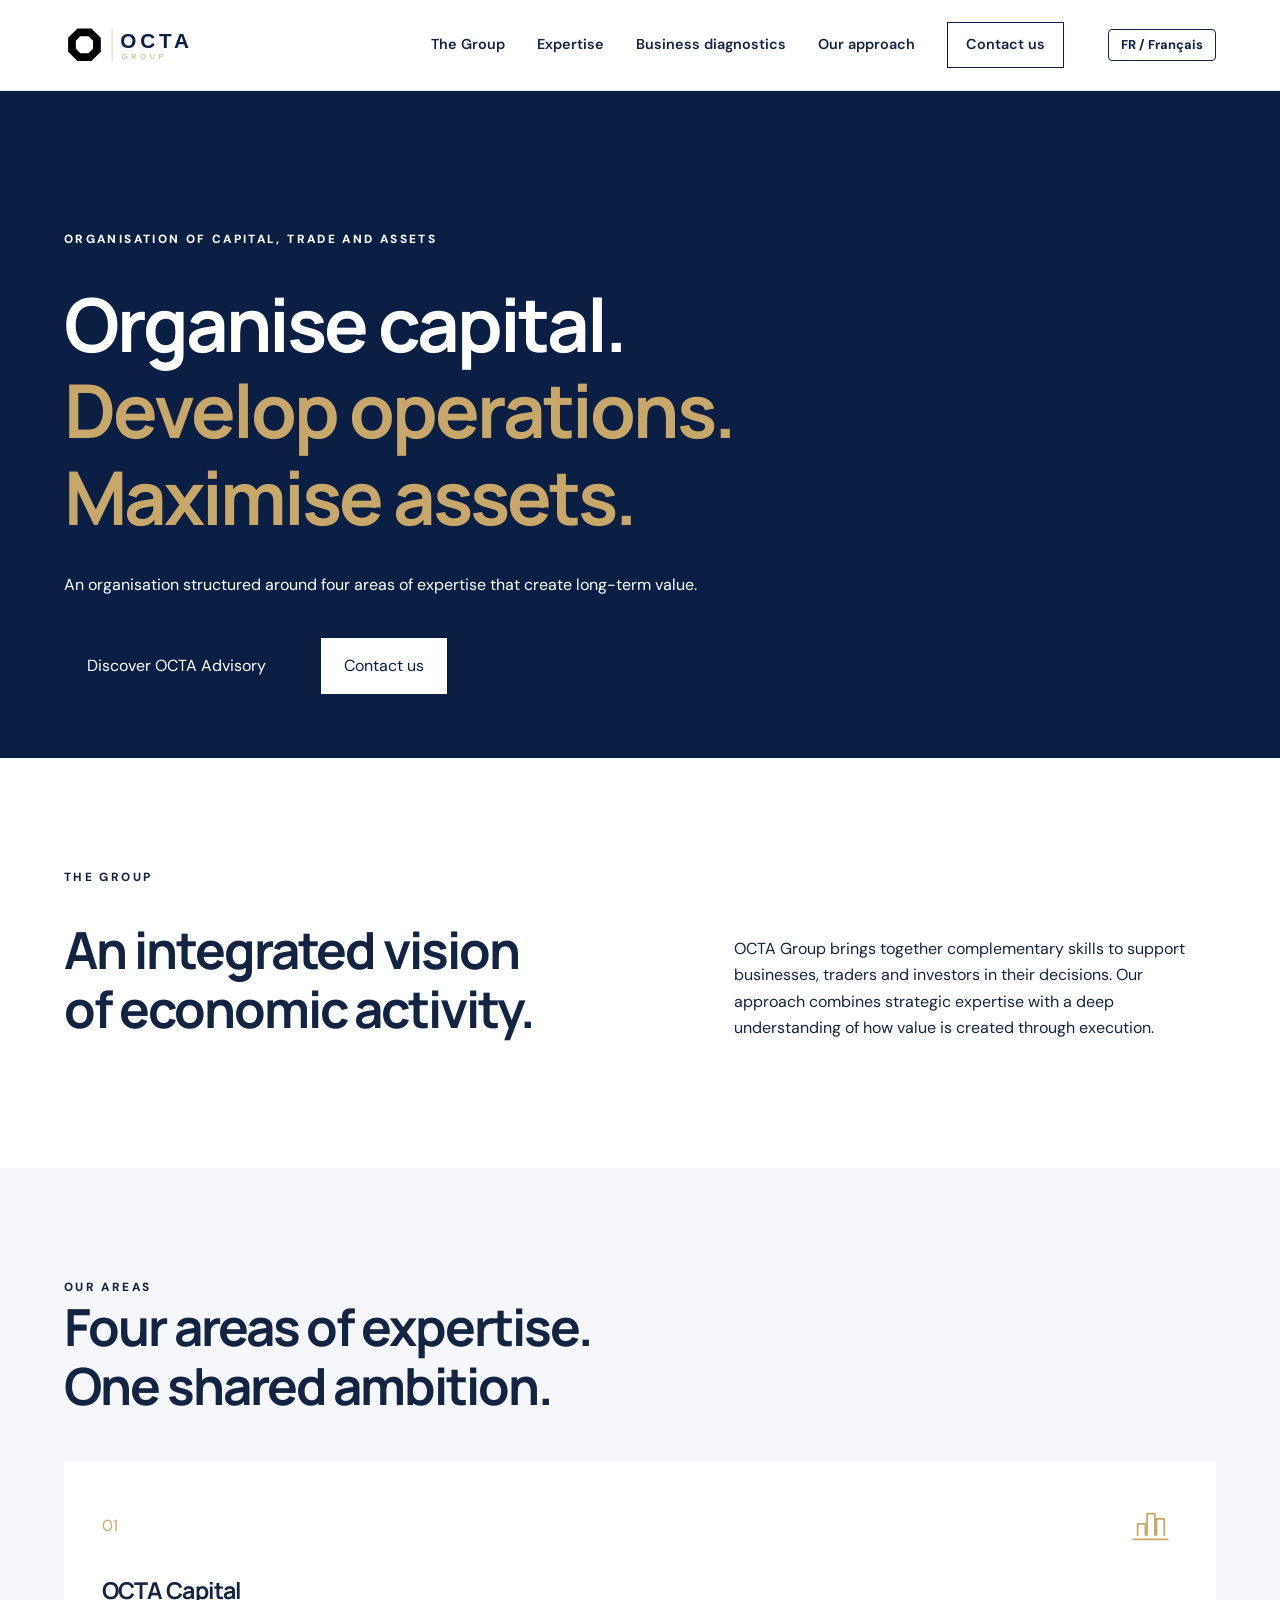
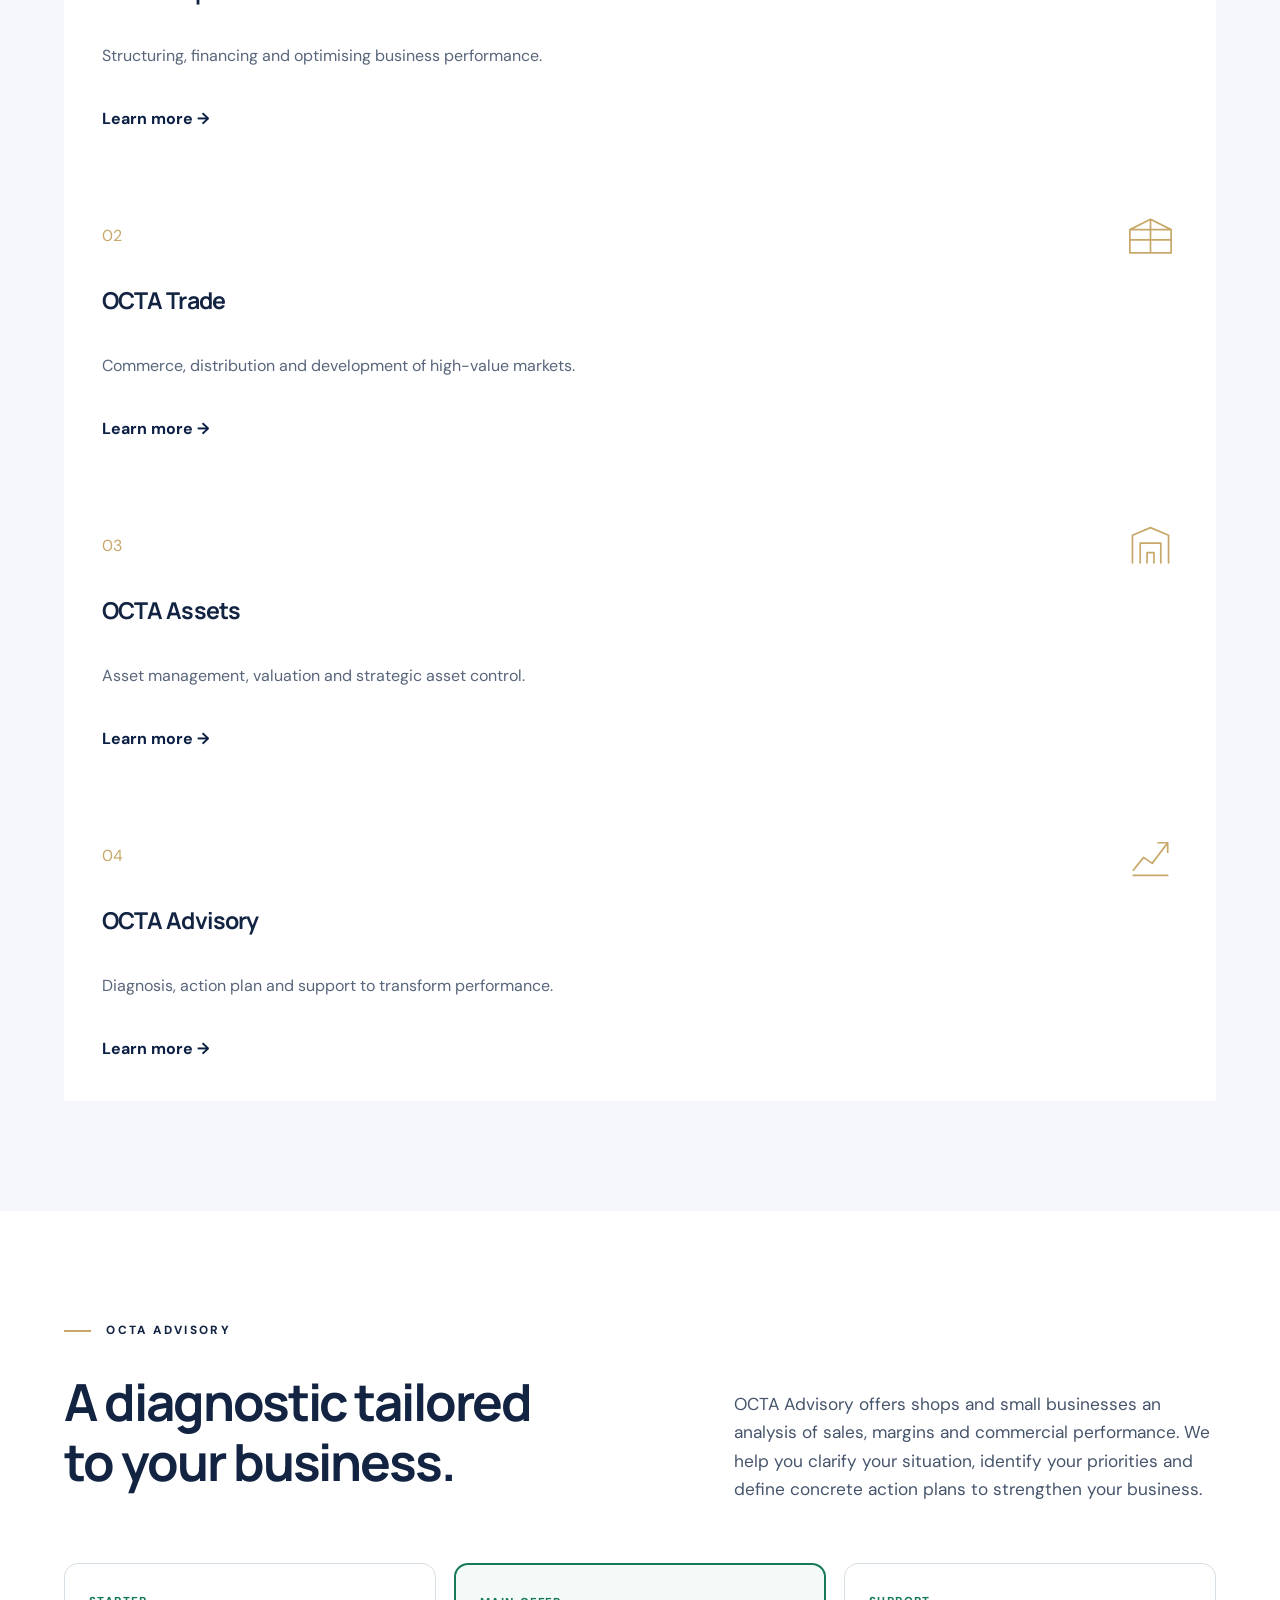
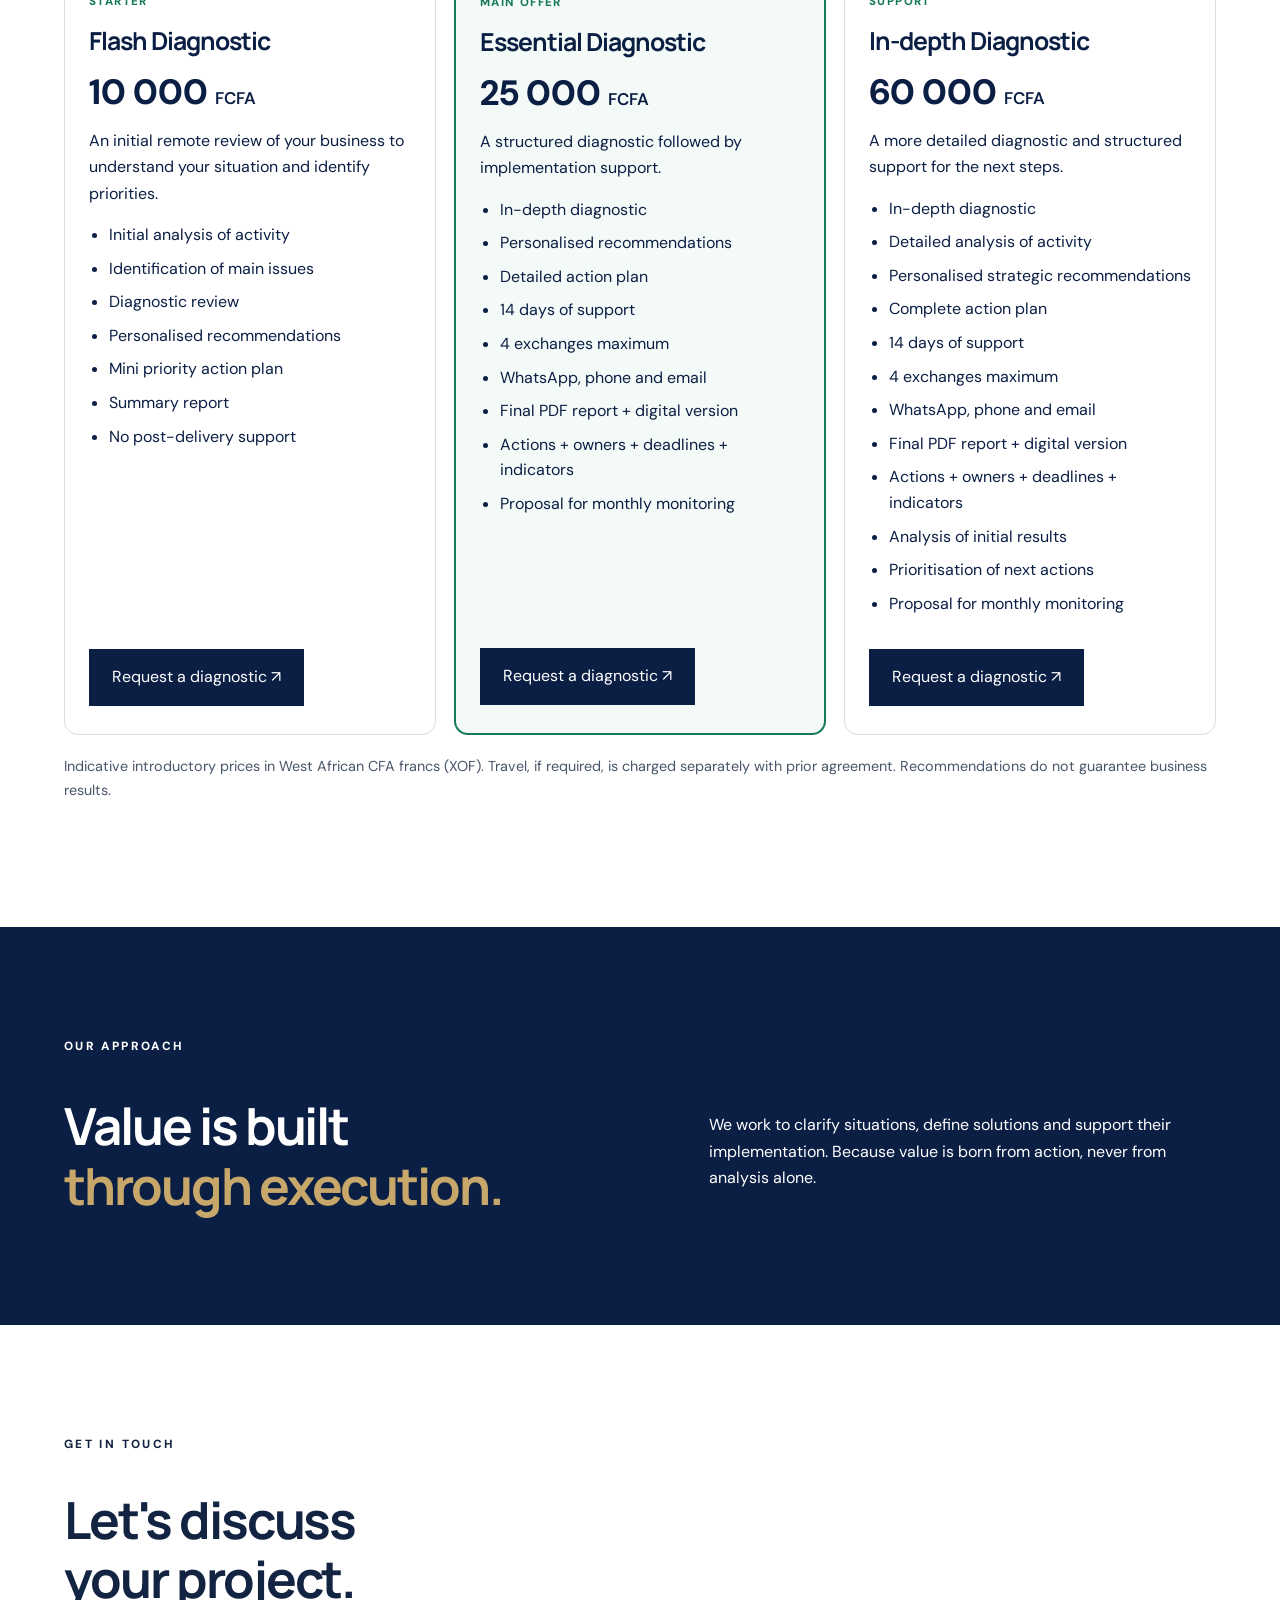
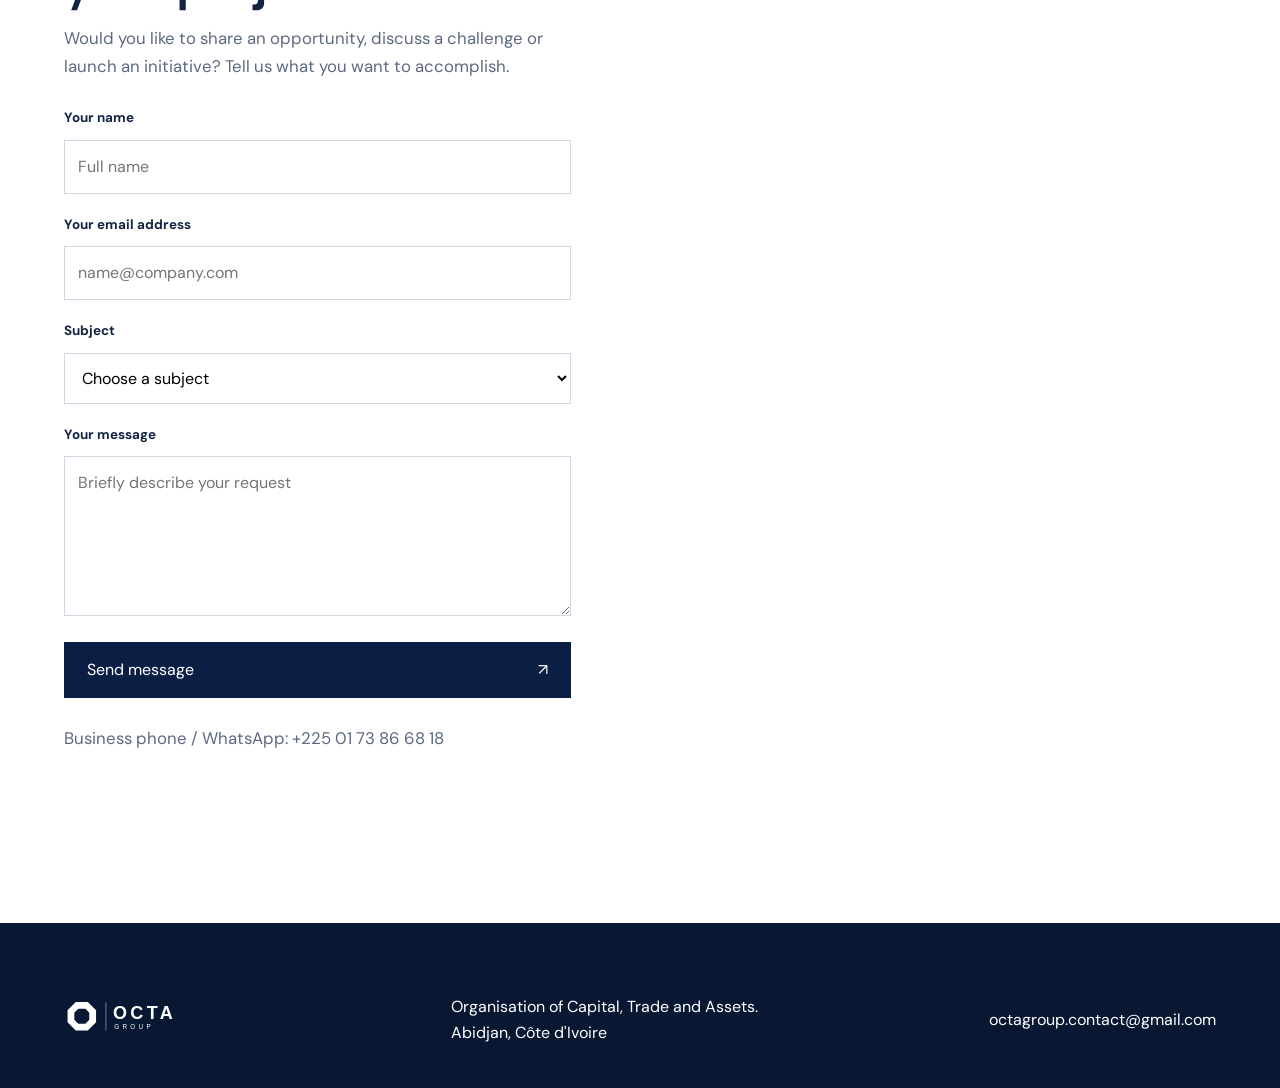
==== commit a3789889: "Fix FormSubmit URL and remove access_key in en.html" ====
--- a/en.html
+++ b/en.html
@@ -14,7 +14,7 @@
 <link href="https://ouattarachontchinwintanan-coder.github.io/octa-group/" hreflang="fr" rel="alternate"/>
 <link href="https://ouattarachontchinwintanan-coder.github.io/octa-group/en.html" hreflang="en" rel="alternate"/>
 <link href="https://ouattarachontchinwintanan-coder.github.io/octa-group/" hreflang="x-default" rel="alternate"/>
-<link href="https://ouattarachontchinwintanan-coder.github.io/octa-group/en.html" rel="canonical"/><style>nav .language-link{display:inline-flex;align-items:center;font-weight:800;border:1px solid currentColor;}</style>
+<link href="https://ouattarachontchinwintanan-coder.github.io/octa-group/en.html" rel="canonical"/><style>nav .language-link{display:inline-flex;align-items:center;font-weight:800;border:1px solid currentColor;border-radius:4px;padding:4px 12px;gap:6px;font-size:.8rem;color:currentColor;text-decoration:none;transition:background-color .3s ease;margin-left:12px}nav .language-link:hover{background-color:rgba(11,31,68,.1)}</style></head>
 <body>
 <a class="skip" href="#main">Skip to content</a>
 <header class="header" id="top">
@@ -25,12 +25,12 @@
 <a class="language-link" href="index.html" lang="fr">FR / Français</a></nav>
 </header>
 <main id="main">
-<section aria-labelledby="hero-title" class="hero"><div class="hero-inner"><p class="overline">ORGANISATION OF CAPITAL, TRADE AND ASSETS</p><h1 id="hero-title">Organise capital.<br/><em>Develop opportunities.</em></h1><p>An organisation structured around four complementary areas of expertise that create long-term value.</p><div class="hero-actions"><a class="button button-dark" href="#offre">Discover OCTA Advisory</a><a class="button button-light" href="#contact">Get in touch</a></div></div></section>
-<section class="intro section" id="groupe"><div class="section-label">THE GROUP</div><div class="intro-content"><h2>An integrated vision<br/>of economic activity.</h2><p>OCTA Group brings together complementary expertise to support businesses, traders and investors in their decisions.</p></div></section>
-<section class="expertises section" id="expertises"><div class="section-heading"><div><div class="section-label">OUR AREAS</div><h2>Four areas of expertise.<br/>One shared ambition.</h2></div></div><div class="services-grid"><article class="service"><div class="service-top"><span>01</span><svg aria-hidden="true" viewbox="0 0 64 64"><path d="M12 47h40M17 42V29h9v13M28 42V17h9v25M39 42V23h9v19"></path></svg></div><h3>OCTA Capital</h3><p>Company structuring, financing and performance optimisation.</p></article><article class="service"><div class="service-top"><span>02</span><svg aria-hidden="true" viewbox="0 0 64 64"><path d="M8 24h48v27H8zM8 24l24-12 24 12M32 12v39M8 36h48"></path></svg></div><h3>OCTA Trade</h3><p>Commerce, distribution and development of high-value markets.</p></article><article class="service"><div class="service-top"><span>03</span><svg aria-hidden="true" viewbox="0 0 64 64"><path d="M11 51V19l21-9 21 9v32M20 51V28h24v23M28 51V39h8v12"></path></svg></div><h3>OCTA Assets</h3><p>Asset management, valuation and strategic governance.</p></article><article class="service"><div class="service-top"><span>04</span><svg aria-hidden="true" viewbox="0 0 64 64"><path d="M12 48l12-15 10 7 18-24M41 16h11v11M12 54h40"></path></svg></div><h3>OCTA Advisory</h3><p>Diagnosis, action plan and support to transform performance.</p></article></div></section>
+<section aria-labelledby="hero-title" class="hero"><div class="hero-inner"><p class="overline">ORGANISATION OF CAPITAL, TRADE AND ASSETS</p><h1 id="hero-title">Organise capital.<br/><em>Develop operations.<br/>Maximise assets.</em></h1><p class="hero-subtitle">An organisation structured around four areas of expertise that create long-term value.</p><div class="hero-actions"><a class="button button-dark" href="#offre">Discover OCTA Advisory</a><a class="button button-light" href="#contact">Contact us</a></div></div></section>
+<section class="intro section" id="groupe"><div class="section-label">THE GROUP</div><div class="intro-content"><h2>An integrated vision<br/>of economic activity.</h2><p>OCTA Group brings together complementary skills to support businesses, traders and investors in their decisions. Our approach combines strategic expertise with a deep understanding of how value is created through execution.</p></div></section>
+<section class="expertises section" id="expertises"><div class="section-heading"><div><div class="section-label">OUR AREAS</div><h2>Four areas of expertise.<br/>One shared ambition.</h2></div></div><div class="services-grid"><article class="service"><div class="service-top"><span>01</span><svg aria-hidden="true" viewBox="0 0 64 64"><path d="M12 47h40M17 42V29h9v13M28 42V17h9v25M39 42V23h9v19" stroke="currentColor" stroke-width="2" fill="none" stroke-linecap="round" stroke-linejoin="round"/></svg></div><h3>OCTA Capital</h3><p>Structuring, financing and optimising business performance.</p><a href="#contact" class="service-link">Learn more →</a></article><article class="service"><div class="service-top"><span>02</span><svg aria-hidden="true" viewBox="0 0 64 64"><path d="M8 24h48v27H8zM8 24l24-12 24 12M32 12v39M8 36h48" stroke="currentColor" stroke-width="2" fill="none" stroke-linecap="round" stroke-linejoin="round"/></svg></div><h3>OCTA Trade</h3><p>Commerce, distribution and development of high-value markets.</p><a href="#contact" class="service-link">Learn more →</a></article><article class="service"><div class="service-top"><span>03</span><svg aria-hidden="true" viewBox="0 0 64 64"><path d="M11 51V19l21-9 21 9v32M20 51V28h24v23M28 51V39h8v12" stroke="currentColor" stroke-width="2" fill="none" stroke-linecap="round" stroke-linejoin="round"/></svg></div><h3>OCTA Assets</h3><p>Asset management, valuation and strategic asset control.</p><a href="#contact" class="service-link">Learn more →</a></article><article class="service"><div class="service-top"><span>04</span><svg aria-hidden="true" viewBox="0 0 64 64"><path d="M12 48l12-15 10 7 18-24M41 16h11v11M12 54h40" stroke="currentColor" stroke-width="2" fill="none" stroke-linecap="round" stroke-linejoin="round"/></svg></div><h3>OCTA Advisory</h3><p>Diagnosis, action plan and support to transform performance.</p><a href="#contact" class="service-link">Learn more →</a></article></div></section>
 <section class="intro section" id="offre">
 <div class="section-label"><span class="line dark"></span> OCTA ADVISORY</div>
-<div class="intro-content"><h2>A diagnostic tailored<br/>to your business.</h2><div class="intro-copy"><p>OCTA Advisory offers shops and small businesses an analysis of sales, margins and commercial performance.</p></div></div>
+<div class="intro-content"><h2>A diagnostic tailored<br/>to your business.</h2><div class="intro-copy"><p>OCTA Advisory offers shops and small businesses an analysis of sales, margins and commercial performance. We help you clarify your situation, identify your priorities and define concrete action plans to strengthen your business.</p></div></div>
 
 <style>
 #offre .octa-offers{display:grid;grid-template-columns:repeat(3,minmax(0,1fr));gap:18px;margin-top:42px}
@@ -49,19 +49,18 @@
 </style>
 
 <div aria-label="OCTA Advisory offers" class="octa-offers">
-<article class="octa-offer"><span class="octa-offer-label">STARTER</span><h3>Flash Diagnostic</h3><p class="octa-offer-price">10 000 <small>FCFA</small></p><p>An initial remote review of your business to identify quick wins.</p><ul><li>Initial analysis</li><li>Main issue identification</li><li>Key recommendations</li><li>Priority action ideas</li></ul><a class="button button-dark" href="#contact">Request a diagnostic ↗</a></article>
-<article class="octa-offer octa-offer-featured"><span class="octa-offer-label">MAIN OFFER</span><h3>Essential Diagnostic</h3><p class="octa-offer-price">25 000 <small>FCFA</small></p><p>A structured diagnostic followed by two weeks of support for implementation.</p><ul><li>Complete diagnostic</li><li>Personalised recommendations</li><li>Detailed action plan</li><li>Two weeks of support</li><li>Up to 4 check-ins</li><li>WhatsApp, phone &amp; email</li><li>PDF report + digital version</li><li>Actions with owners, deadlines &amp; KPIs</li><li>Monthly follow-up proposal</li></ul><a class="button button-dark" href="#contact">Request a diagnostic ↗</a></article>
-<article class="octa-offer"><span class="octa-offer-label">SUPPORT</span><h3>In-depth Diagnostic</h3><p class="octa-offer-price">60 000 <small>FCFA</small></p><p>A more detailed diagnostic with follow-up over two weeks for transformation.</p><ul><li>Complete diagnostic</li><li>Detailed business analysis</li><li>Strategic recommendations</li><li>Complete action plan</li><li>Two weeks of support</li><li>Up to 4 check-ins</li><li>WhatsApp, phone &amp; email</li><li>PDF report + digital version</li><li>Actions with owners, deadlines &amp; KPIs</li><li>First results analysis</li><li>Next priorities identification</li><li>Monthly follow-up proposal</li></ul><a class="button button-dark" href="#contact">Request a diagnostic ↗</a></article>
+<article class="octa-offer"><span class="octa-offer-label">STARTER</span><h3>Flash Diagnostic</h3><p class="octa-offer-price">10 000 <small>FCFA</small></p><p>An initial remote review of your business to understand your situation and identify priorities.</p><ul><li>Initial analysis of activity</li><li>Identification of main issues</li><li>Diagnostic review</li><li>Personalised recommendations</li><li>Mini priority action plan</li><li>Summary report</li><li>No post-delivery support</li></ul><a class="button button-dark" href="#contact">Request a diagnostic ↗</a></article>
+<article class="octa-offer octa-offer-featured"><span class="octa-offer-label">MAIN OFFER</span><h3>Essential Diagnostic</h3><p class="octa-offer-price">25 000 <small>FCFA</small></p><p>A structured diagnostic followed by implementation support.</p><ul><li>In-depth diagnostic</li><li>Personalised recommendations</li><li>Detailed action plan</li><li>14 days of support</li><li>4 exchanges maximum</li><li>WhatsApp, phone and email</li><li>Final PDF report + digital version</li><li>Actions + owners + deadlines + indicators</li><li>Proposal for monthly monitoring</li></ul><a class="button button-dark" href="#contact">Request a diagnostic ↗</a></article>
+<article class="octa-offer"><span class="octa-offer-label">SUPPORT</span><h3>In-depth Diagnostic</h3><p class="octa-offer-price">60 000 <small>FCFA</small></p><p>A more detailed diagnostic and structured support for the next steps.</p><ul><li>In-depth diagnostic</li><li>Detailed analysis of activity</li><li>Personalised strategic recommendations</li><li>Complete action plan</li><li>14 days of support</li><li>4 exchanges maximum</li><li>WhatsApp, phone and email</li><li>Final PDF report + digital version</li><li>Actions + owners + deadlines + indicators</li><li>Analysis of initial results</li><li>Prioritisation of next actions</li><li>Proposal for monthly monitoring</li></ul><a class="button button-dark" href="#contact">Request a diagnostic ↗</a></article>
 </div>
 <p class="octa-offers-note">Indicative introductory prices in West African CFA francs (XOF). Travel, if required, is charged separately with prior agreement. Recommendations do not guarantee business results.</p>
 </section>
-<section class="approach section" id="approche"><div class="section-label">OUR APPROACH</div><div class="approach-layout"><h2>Value is built<br/><em>through execution.</em></h2><div class="approach-copy"><p>We work to clarify situations, define solutions and support their implementation — because value comes from action, not from analysis alone.</p></div></div></section>
-<section class="contact section" id="contact"><div class="section-label">GET IN TOUCH</div><div class="contact-layout"><div><h2>Let's discuss<br/>your project.</h2><p>Would you like to share an opportunity, strengthen your business or get an expert opinion? Tell us what you want to achieve.</p>
-<form action="https://formsubmit.co/74a6957b-703b-4a35-b6f1-f2b64a552523" id="contact-form" method="POST">
+<section class="approach section" id="approche"><div class="section-label">OUR APPROACH</div><div class="approach-layout"><h2>Value is built<br/><em>through execution.</em></h2><div class="approach-copy"><p>We work to clarify situations, define solutions and support their implementation. Because value is born from action, never from analysis alone.</p></div></div></section>
+<section class="contact section" id="contact"><div class="section-label">GET IN TOUCH</div><div class="contact-layout"><div><h2>Let's discuss<br/>your project.</h2><p>Would you like to share an opportunity, discuss a challenge or launch an initiative? Tell us what you want to accomplish.</p>
+<form action="https://formsubmit.co/octagroup.contact@gmail.com" id="contact-form" method="POST">
 <input name="_captcha" type="hidden" value="false"/>
 <input name="_subject" type="hidden" value="New contact request — OCTA Group (English)"/>
 <input name="_template" type="hidden" value="table"/>
-<input name="access_key" type="hidden" value="74a6957b-703b-4a35-b6f1-f2b64a552523"/>
 <input name="subject" type="hidden" value="New contact request — OCTA Group (English)"/>
 <input name="from_name" type="hidden" value="OCTA Group"/>
 <label for="name">Your name</label><input autocomplete="name" id="name" maxlength="100" name="name" placeholder="Full name" required=""/>
@@ -71,7 +70,7 @@
 <button class="button button-dark" type="submit">Send message <span>↗</span></button><p>Business phone / WhatsApp: <a href="https://wa.me/2250173866818">+225 01 73 86 68 18</a></p><p aria-live="polite" class="form-status" id="form-status" role="status"></p>
 </form></div></section>
 </main>
-<footer><div class="footer-main"><a aria-label="Back to home" href="#top"><img alt="OCTA" height="45" src="logo.svg" width="144"/></a><p>Organisation of Capital, Trade and Assets.<br/>Abidjan, Côte d'Ivoire</p><p><a href="mailto:contact@octagroup.ci">contact@octagroup.ci</a></p></div></footer>
+<footer><div class="footer-main"><a aria-label="Back to home" href="#top"><img alt="OCTA" height="45" src="logo.svg" width="144"/></a><p>Organisation of Capital, Trade and Assets.<br/>Abidjan, Côte d'Ivoire</p><p><a href="mailto:octagroup.contact@gmail.com">octagroup.contact@gmail.com</a></p></div></footer>
 <script src="config.js"></script><script src="script.js"></script>
 </body>
 </html>
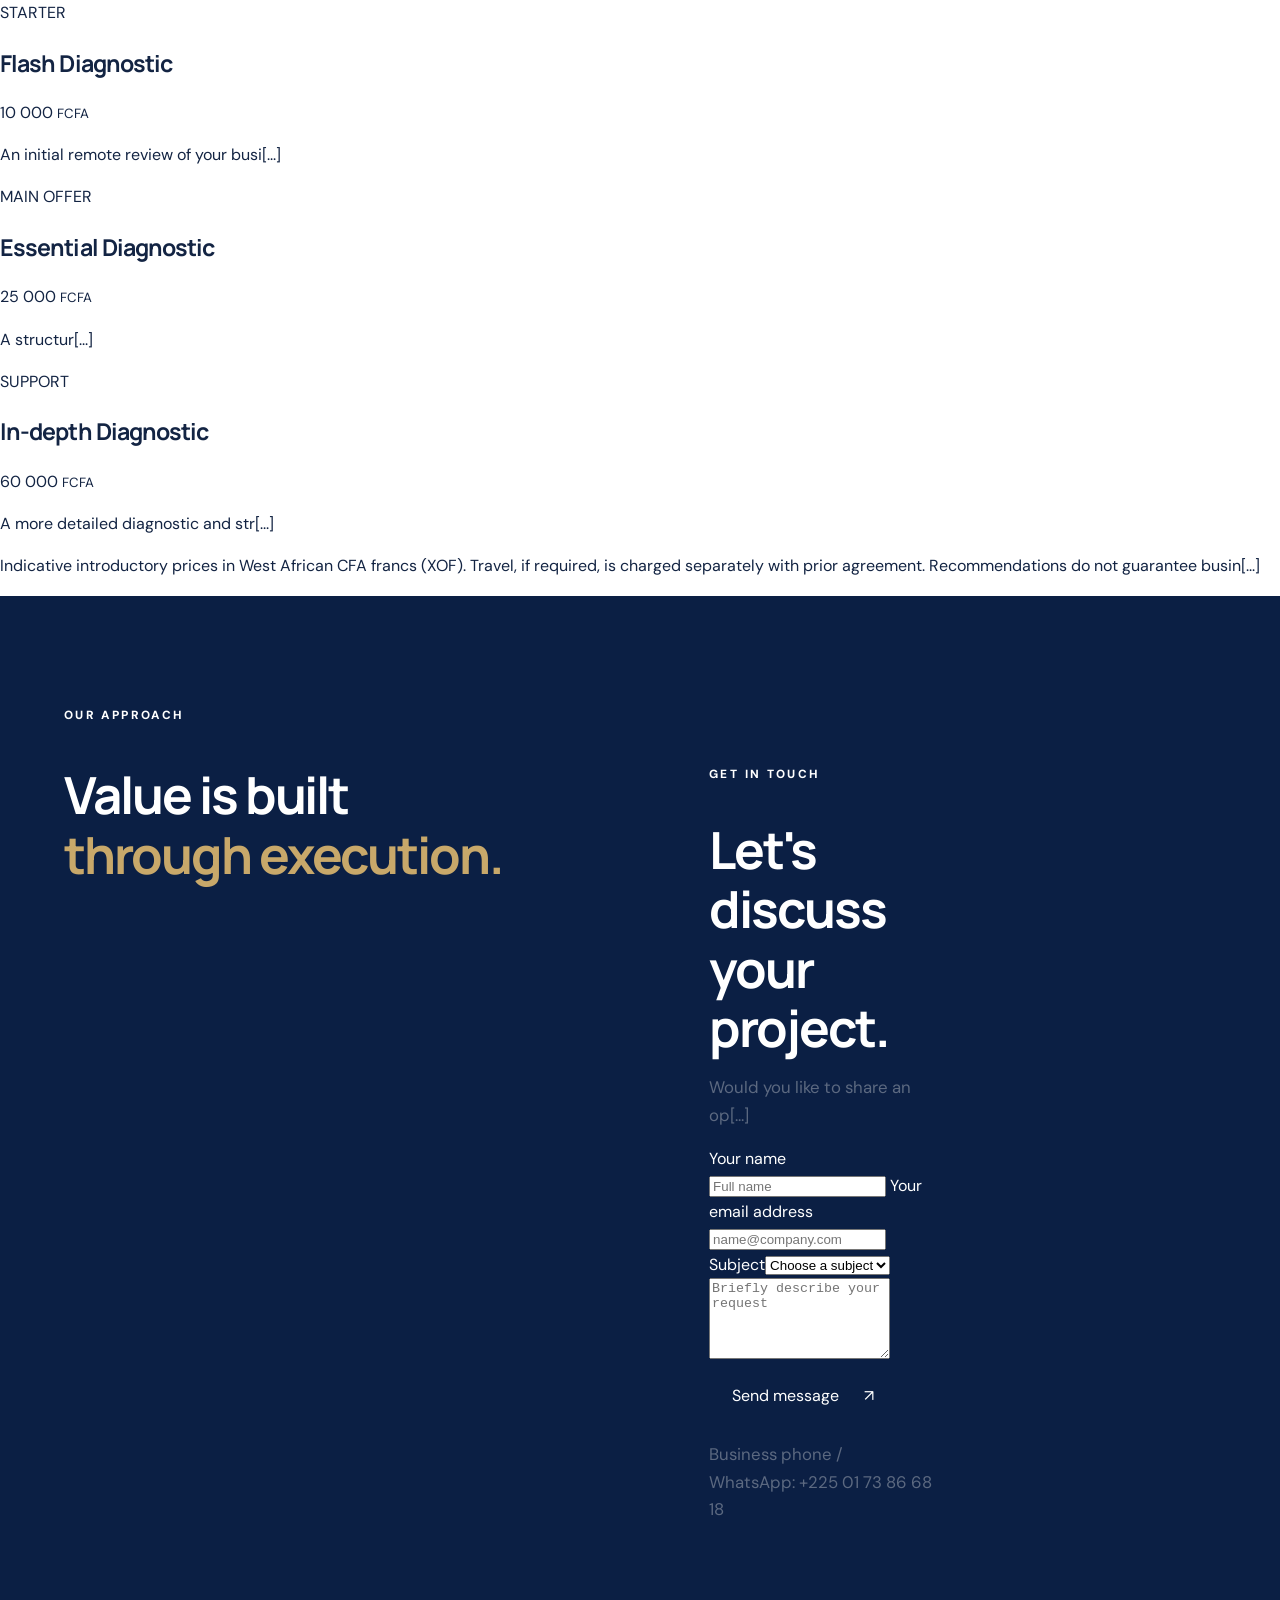
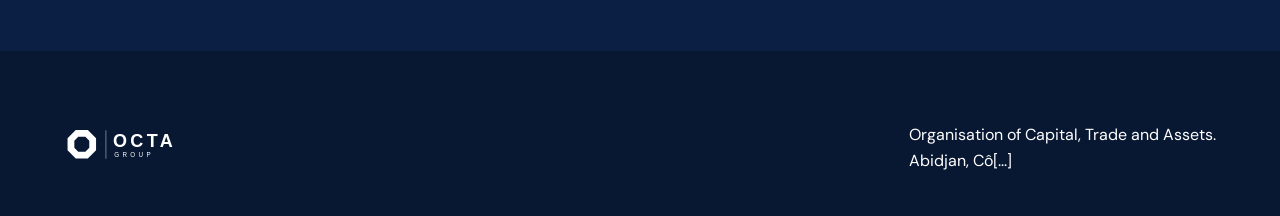
==== commit 4400ba09: "Add contact form return redirects" ====
--- a/en.html
+++ b/en.html
@@ -14,7 +14,7 @@
 <link href="https://ouattarachontchinwintanan-coder.github.io/octa-group/" hreflang="fr" rel="alternate"/>
 <link href="https://ouattarachontchinwintanan-coder.github.io/octa-group/en.html" hreflang="en" rel="alternate"/>
 <link href="https://ouattarachontchinwintanan-coder.github.io/octa-group/" hreflang="x-default" rel="alternate"/>
-<link href="https://ouattarachontchinwintanan-coder.github.io/octa-group/en.html" rel="canonical"/><style>nav .language-link{display:inline-flex;align-items:center;font-weight:800;border:1px solid currentColor;border-radius:4px;padding:4px 12px;gap:6px;font-size:.8rem;color:currentColor;text-decoration:none;transition:background-color .3s ease;margin-left:12px}nav .language-link:hover{background-color:rgba(11,31,68,.1)}</style></head>
+<link href="https://ouattarachontchinwintanan-coder.github.io/octa-group/en.html" rel="canonical"/><style>nav .language-link{display:inline-flex;align-items:center;font-weight:800;border:1px solid[...]
 <body>
 <a class="skip" href="#main">Skip to content</a>
 <header class="header" id="top">
@@ -25,12 +25,12 @@
 <a class="language-link" href="index.html" lang="fr">FR / Français</a></nav>
 </header>
 <main id="main">
-<section aria-labelledby="hero-title" class="hero"><div class="hero-inner"><p class="overline">ORGANISATION OF CAPITAL, TRADE AND ASSETS</p><h1 id="hero-title">Organise capital.<br/><em>Develop operations.<br/>Maximise assets.</em></h1><p class="hero-subtitle">An organisation structured around four areas of expertise that create long-term value.</p><div class="hero-actions"><a class="button button-dark" href="#offre">Discover OCTA Advisory</a><a class="button button-light" href="#contact">Contact us</a></div></div></section>
-<section class="intro section" id="groupe"><div class="section-label">THE GROUP</div><div class="intro-content"><h2>An integrated vision<br/>of economic activity.</h2><p>OCTA Group brings together complementary skills to support businesses, traders and investors in their decisions. Our approach combines strategic expertise with a deep understanding of how value is created through execution.</p></div></section>
-<section class="expertises section" id="expertises"><div class="section-heading"><div><div class="section-label">OUR AREAS</div><h2>Four areas of expertise.<br/>One shared ambition.</h2></div></div><div class="services-grid"><article class="service"><div class="service-top"><span>01</span><svg aria-hidden="true" viewBox="0 0 64 64"><path d="M12 47h40M17 42V29h9v13M28 42V17h9v25M39 42V23h9v19" stroke="currentColor" stroke-width="2" fill="none" stroke-linecap="round" stroke-linejoin="round"/></svg></div><h3>OCTA Capital</h3><p>Structuring, financing and optimising business performance.</p><a href="#contact" class="service-link">Learn more →</a></article><article class="service"><div class="service-top"><span>02</span><svg aria-hidden="true" viewBox="0 0 64 64"><path d="M8 24h48v27H8zM8 24l24-12 24 12M32 12v39M8 36h48" stroke="currentColor" stroke-width="2" fill="none" stroke-linecap="round" stroke-linejoin="round"/></svg></div><h3>OCTA Trade</h3><p>Commerce, distribution and development of high-value markets.</p><a href="#contact" class="service-link">Learn more →</a></article><article class="service"><div class="service-top"><span>03</span><svg aria-hidden="true" viewBox="0 0 64 64"><path d="M11 51V19l21-9 21 9v32M20 51V28h24v23M28 51V39h8v12" stroke="currentColor" stroke-width="2" fill="none" stroke-linecap="round" stroke-linejoin="round"/></svg></div><h3>OCTA Assets</h3><p>Asset management, valuation and strategic asset control.</p><a href="#contact" class="service-link">Learn more →</a></article><article class="service"><div class="service-top"><span>04</span><svg aria-hidden="true" viewBox="0 0 64 64"><path d="M12 48l12-15 10 7 18-24M41 16h11v11M12 54h40" stroke="currentColor" stroke-width="2" fill="none" stroke-linecap="round" stroke-linejoin="round"/></svg></div><h3>OCTA Advisory</h3><p>Diagnosis, action plan and support to transform performance.</p><a href="#contact" class="service-link">Learn more →</a></article></div></section>
+<section aria-labelledby="hero-title" class="hero"><div class="hero-inner"><p class="overline">ORGANISATION OF CAPITAL, TRADE AND ASSETS</p><h1 id="hero-title">Organise capital.<br/><em>Develop op[...]
+<section class="intro section" id="groupe"><div class="section-label">THE GROUP</div><div class="intro-content"><h2>An integrated vision<br/>of economic activity.</h2><p>OCTA Group brings together[...]
+<section class="expertises section" id="expertises"><div class="section-heading"><div><div class="section-label">OUR AREAS</div><h2>Four areas of expertise.<br/>One shared ambition.</h2></div></di[...]
 <section class="intro section" id="offre">
 <div class="section-label"><span class="line dark"></span> OCTA ADVISORY</div>
-<div class="intro-content"><h2>A diagnostic tailored<br/>to your business.</h2><div class="intro-copy"><p>OCTA Advisory offers shops and small businesses an analysis of sales, margins and commercial performance. We help you clarify your situation, identify your priorities and define concrete action plans to strengthen your business.</p></div></div>
+<div class="intro-content"><h2>A diagnostic tailored<br/>to your business.</h2><div class="intro-copy"><p>OCTA Advisory offers shops and small businesses an analysis of sales, margins and commerci[...]
 
 <style>
 #offre .octa-offers{display:grid;grid-template-columns:repeat(3,minmax(0,1fr));gap:18px;margin-top:42px}
@@ -49,28 +49,29 @@
 </style>
 
 <div aria-label="OCTA Advisory offers" class="octa-offers">
-<article class="octa-offer"><span class="octa-offer-label">STARTER</span><h3>Flash Diagnostic</h3><p class="octa-offer-price">10 000 <small>FCFA</small></p><p>An initial remote review of your business to understand your situation and identify priorities.</p><ul><li>Initial analysis of activity</li><li>Identification of main issues</li><li>Diagnostic review</li><li>Personalised recommendations</li><li>Mini priority action plan</li><li>Summary report</li><li>No post-delivery support</li></ul><a class="button button-dark" href="#contact">Request a diagnostic ↗</a></article>
-<article class="octa-offer octa-offer-featured"><span class="octa-offer-label">MAIN OFFER</span><h3>Essential Diagnostic</h3><p class="octa-offer-price">25 000 <small>FCFA</small></p><p>A structured diagnostic followed by implementation support.</p><ul><li>In-depth diagnostic</li><li>Personalised recommendations</li><li>Detailed action plan</li><li>14 days of support</li><li>4 exchanges maximum</li><li>WhatsApp, phone and email</li><li>Final PDF report + digital version</li><li>Actions + owners + deadlines + indicators</li><li>Proposal for monthly monitoring</li></ul><a class="button button-dark" href="#contact">Request a diagnostic ↗</a></article>
-<article class="octa-offer"><span class="octa-offer-label">SUPPORT</span><h3>In-depth Diagnostic</h3><p class="octa-offer-price">60 000 <small>FCFA</small></p><p>A more detailed diagnostic and structured support for the next steps.</p><ul><li>In-depth diagnostic</li><li>Detailed analysis of activity</li><li>Personalised strategic recommendations</li><li>Complete action plan</li><li>14 days of support</li><li>4 exchanges maximum</li><li>WhatsApp, phone and email</li><li>Final PDF report + digital version</li><li>Actions + owners + deadlines + indicators</li><li>Analysis of initial results</li><li>Prioritisation of next actions</li><li>Proposal for monthly monitoring</li></ul><a class="button button-dark" href="#contact">Request a diagnostic ↗</a></article>
+<article class="octa-offer"><span class="octa-offer-label">STARTER</span><h3>Flash Diagnostic</h3><p class="octa-offer-price">10 000 <small>FCFA</small></p><p>An initial remote review of your busi[...]
+<article class="octa-offer octa-offer-featured"><span class="octa-offer-label">MAIN OFFER</span><h3>Essential Diagnostic</h3><p class="octa-offer-price">25 000 <small>FCFA</small></p><p>A structur[...]
+<article class="octa-offer"><span class="octa-offer-label">SUPPORT</span><h3>In-depth Diagnostic</h3><p class="octa-offer-price">60 000 <small>FCFA</small></p><p>A more detailed diagnostic and str[...]
 </div>
-<p class="octa-offers-note">Indicative introductory prices in West African CFA francs (XOF). Travel, if required, is charged separately with prior agreement. Recommendations do not guarantee business results.</p>
+<p class="octa-offers-note">Indicative introductory prices in West African CFA francs (XOF). Travel, if required, is charged separately with prior agreement. Recommendations do not guarantee busin[...]
 </section>
-<section class="approach section" id="approche"><div class="section-label">OUR APPROACH</div><div class="approach-layout"><h2>Value is built<br/><em>through execution.</em></h2><div class="approach-copy"><p>We work to clarify situations, define solutions and support their implementation. Because value is born from action, never from analysis alone.</p></div></div></section>
-<section class="contact section" id="contact"><div class="section-label">GET IN TOUCH</div><div class="contact-layout"><div><h2>Let's discuss<br/>your project.</h2><p>Would you like to share an opportunity, discuss a challenge or launch an initiative? Tell us what you want to accomplish.</p>
+<section class="approach section" id="approche"><div class="section-label">OUR APPROACH</div><div class="approach-layout"><h2>Value is built<br/><em>through execution.</em></h2><div class="approac[...]
+<section class="contact section" id="contact"><div class="section-label">GET IN TOUCH</div><div class="contact-layout"><div><h2>Let's discuss<br/>your project.</h2><p>Would you like to share an op[...]
 <form action="https://formsubmit.co/octagroup.contact@gmail.com" id="contact-form" method="POST">
 <input name="_captcha" type="hidden" value="false"/>
 <input name="_subject" type="hidden" value="New contact request — OCTA Group (English)"/>
 <input name="_template" type="hidden" value="table"/>
 <input name="subject" type="hidden" value="New contact request — OCTA Group (English)"/>
 <input name="from_name" type="hidden" value="OCTA Group"/>
+<input type="hidden" name="_next" value="https://ouattarachontchinwintanan-coder.github.io/octa-group/en.html#contact"/>
 <label for="name">Your name</label><input autocomplete="name" id="name" maxlength="100" name="name" placeholder="Full name" required=""/>
 <label for="email">Your email address</label><input autocomplete="email" id="email" maxlength="150" name="email" placeholder="name@company.com" required="" type="email"/>
-<label for="topic">Subject</label><select id="topic" name="topic" required=""><option value="">Choose a subject</option><option>Capital</option><option>Trade</option><option>Assets</option><option>Advisory</option></select>
+<label for="topic">Subject</label><select id="topic" name="topic" required=""><option value="">Choose a subject</option><option>Capital</option><option>Trade</option><option>Assets</option><option[...]
 <label for="message">Your message</label><textarea id="message" maxlength="3000" name="message" placeholder="Briefly describe your request" required="" rows="5"></textarea>
 <button class="button button-dark" type="submit">Send message <span>↗</span></button><p>Business phone / WhatsApp: <a href="https://wa.me/2250173866818">+225 01 73 86 68 18</a></p><p aria-live="polite" class="form-status" id="form-status" role="status"></p>
 </form></div></section>
 </main>
-<footer><div class="footer-main"><a aria-label="Back to home" href="#top"><img alt="OCTA" height="45" src="logo.svg" width="144"/></a><p>Organisation of Capital, Trade and Assets.<br/>Abidjan, Côte d'Ivoire</p><p><a href="mailto:octagroup.contact@gmail.com">octagroup.contact@gmail.com</a></p></div></footer>
+<footer><div class="footer-main"><a aria-label="Back to home" href="#top"><img alt="OCTA" height="45" src="logo.svg" width="144"/></a><p>Organisation of Capital, Trade and Assets.<br/>Abidjan, Cô[...]
 <script src="config.js"></script><script src="script.js"></script>
 </body>
 </html>
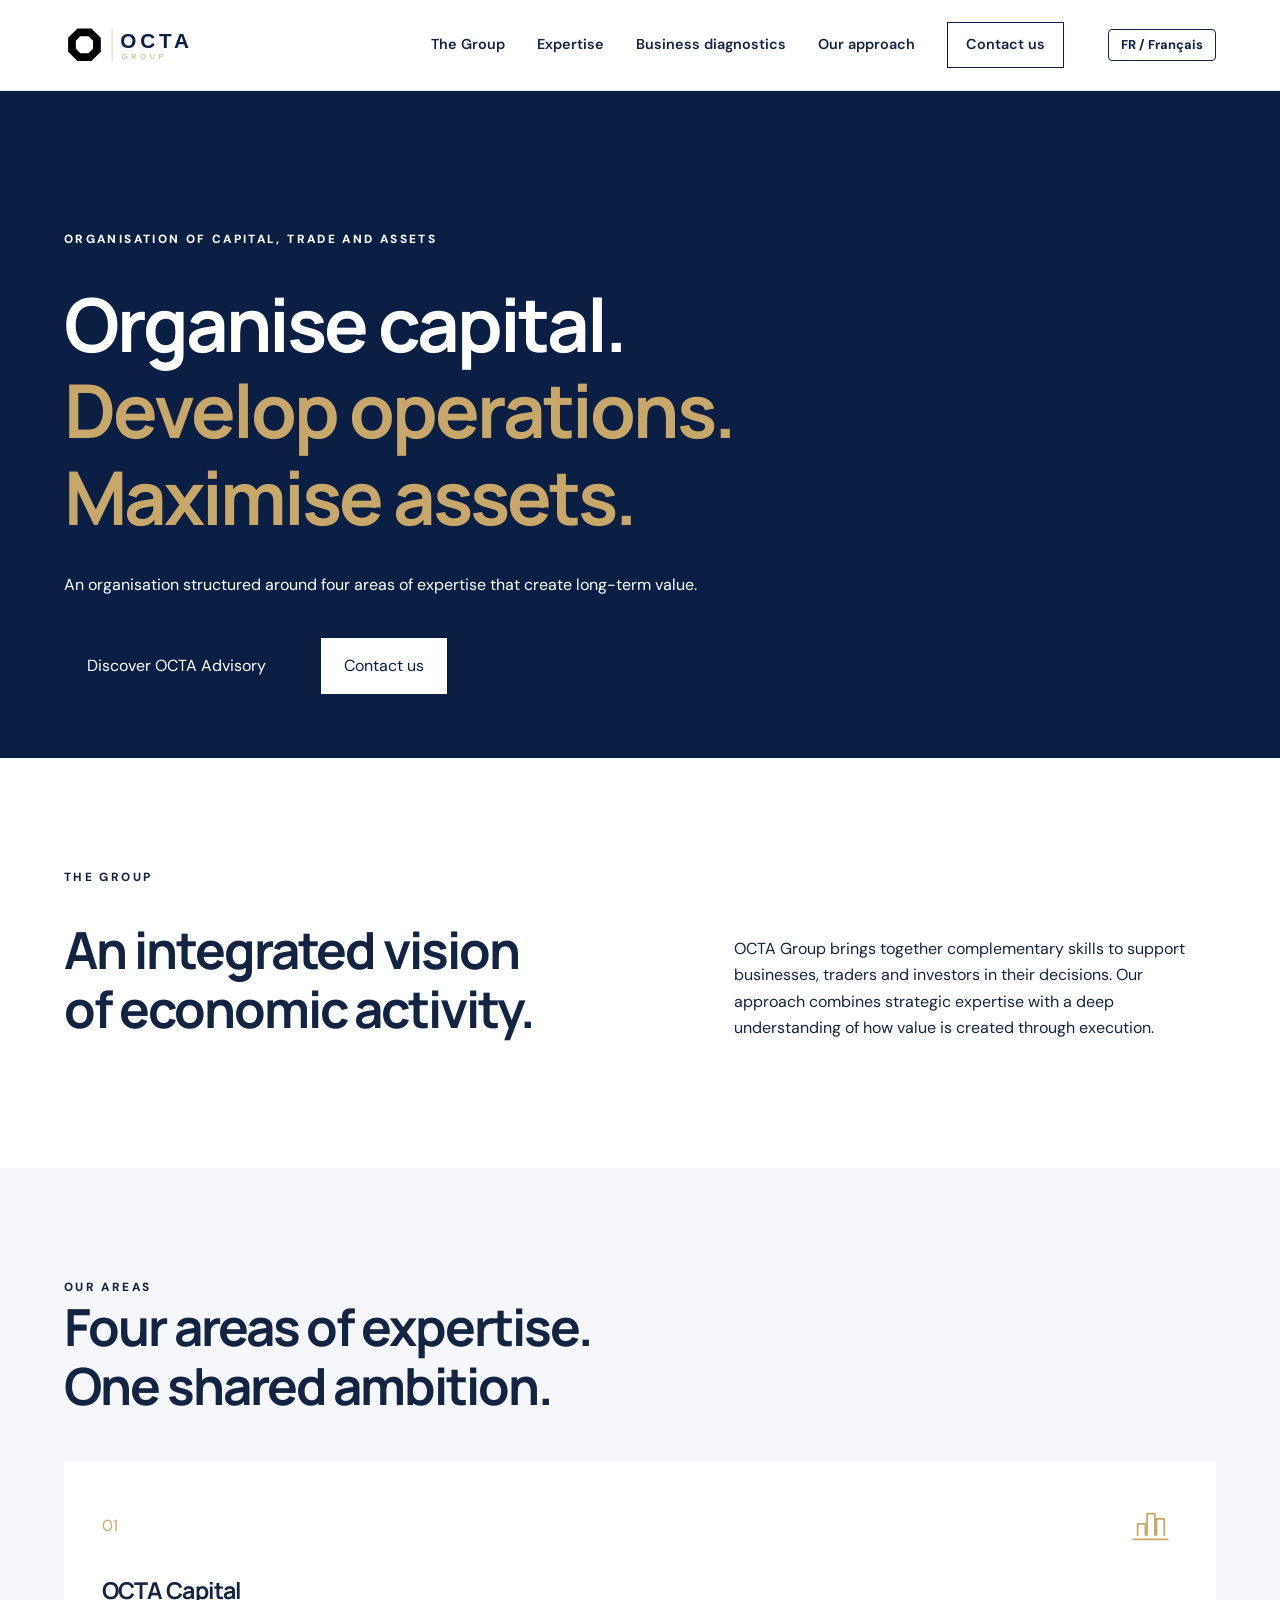
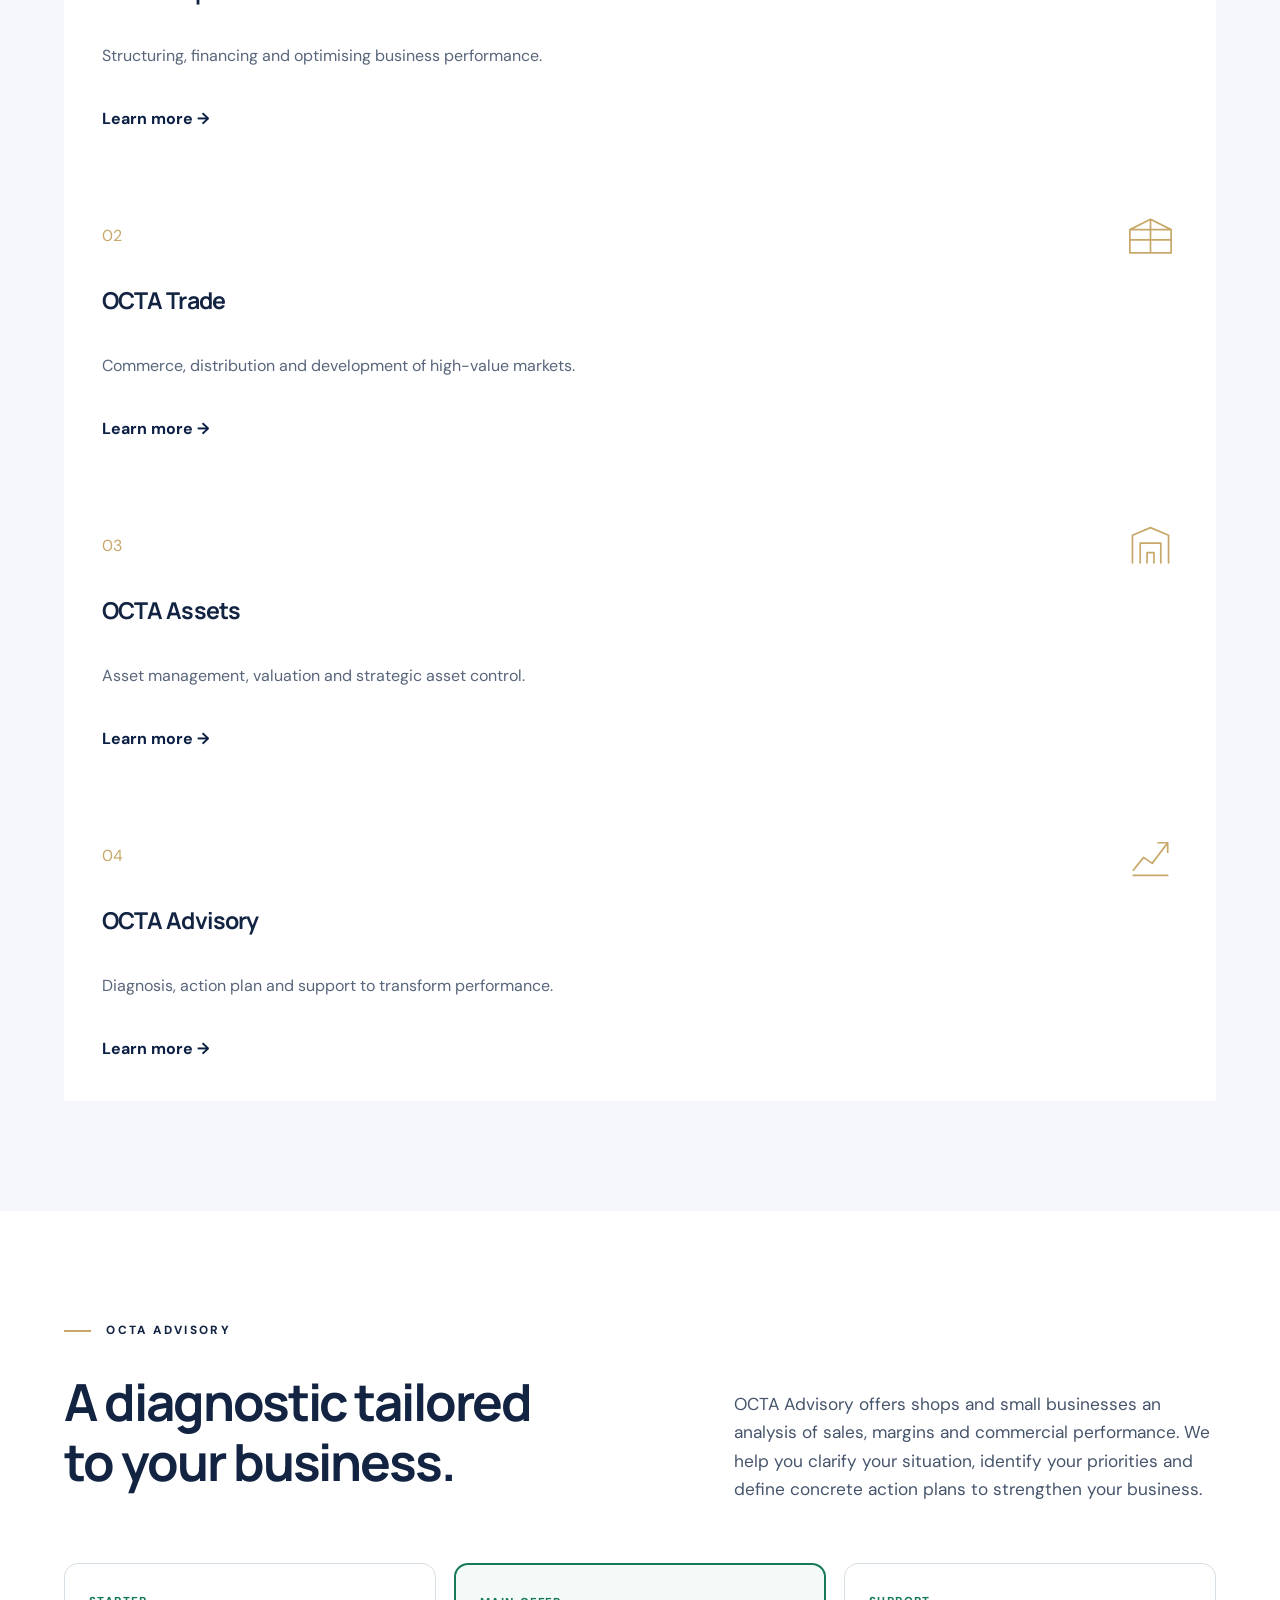
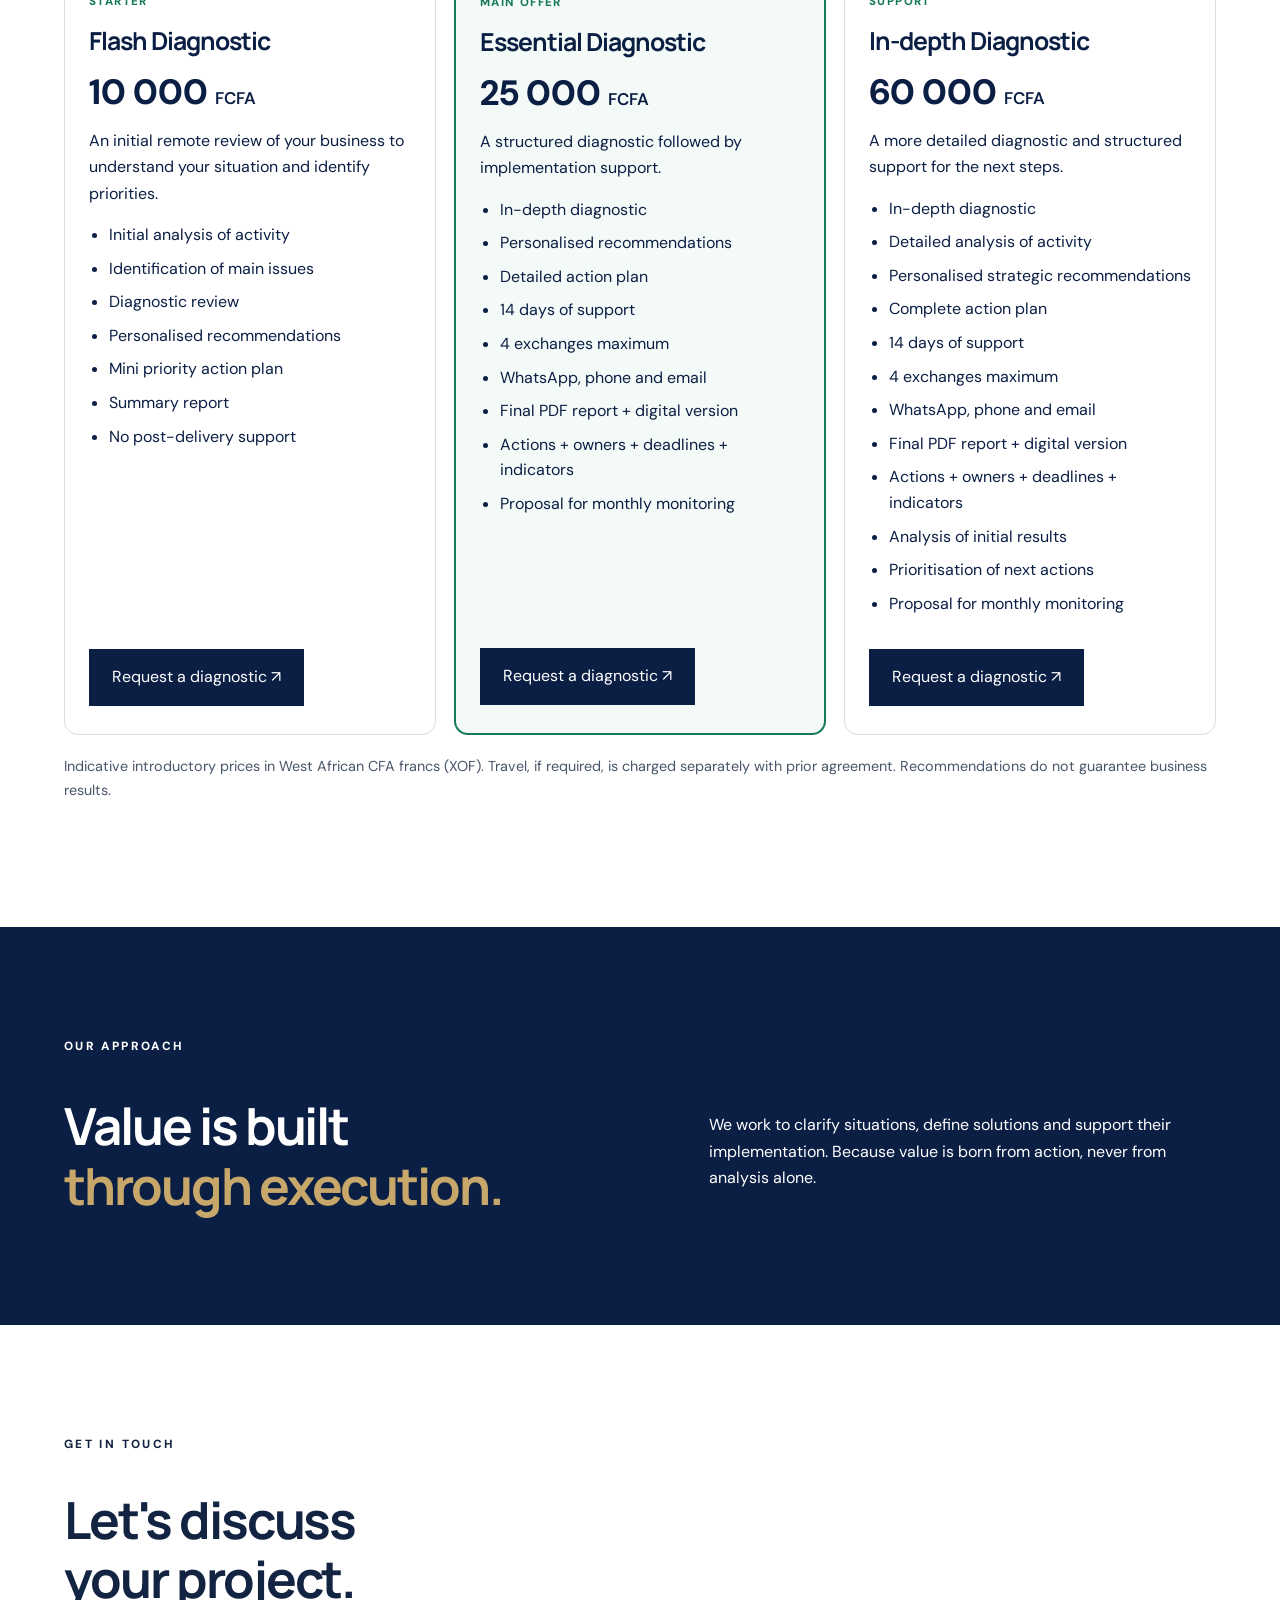
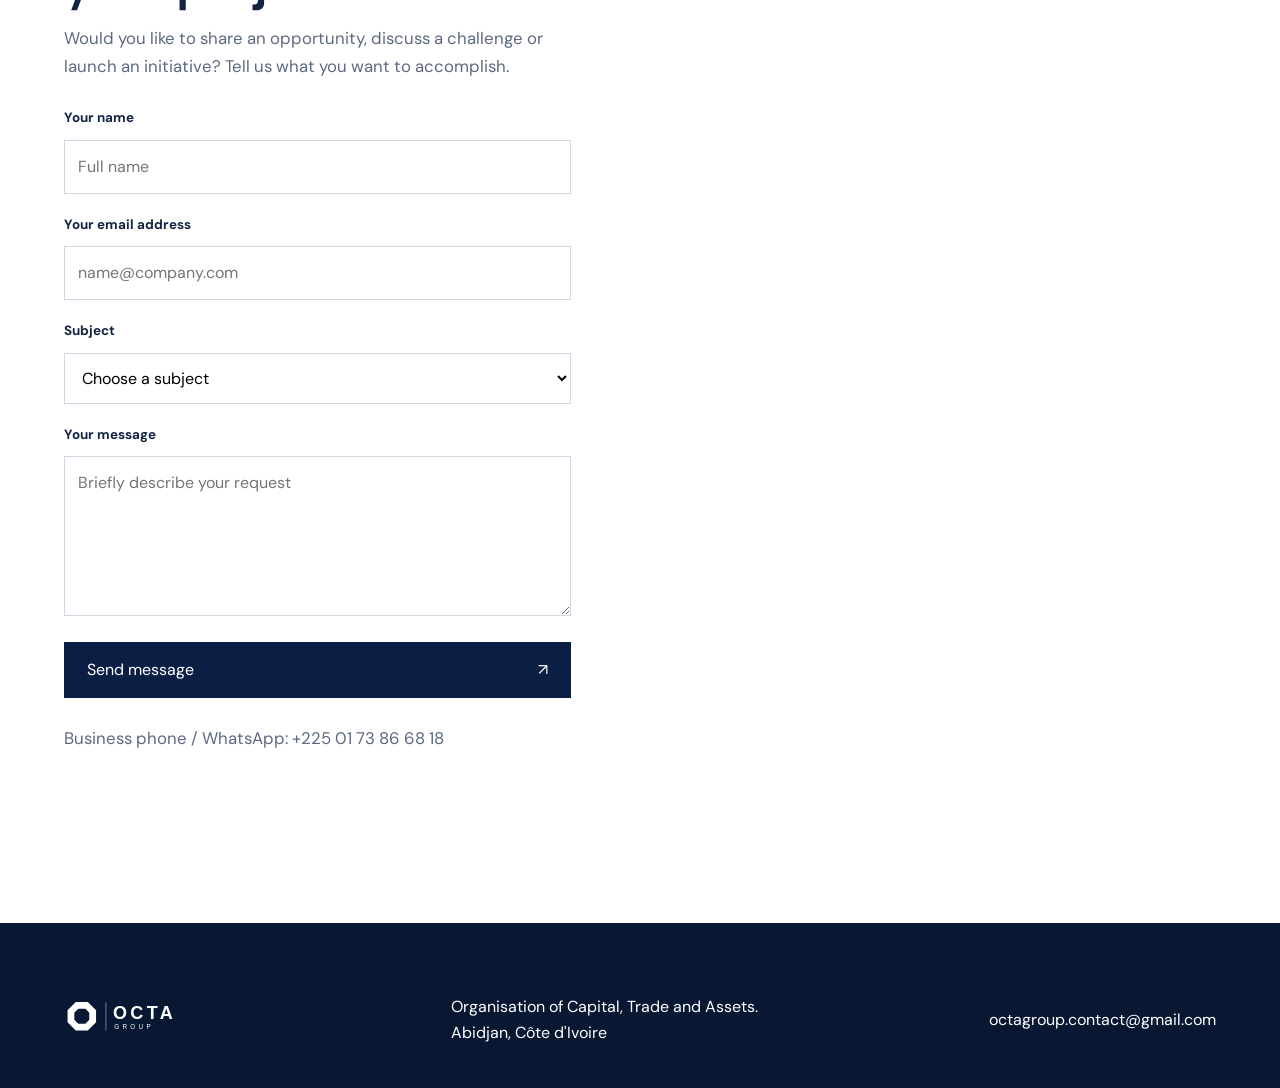
==== commit 97d408df: "Update en.html" ====
--- a/en.html
+++ b/en.html
@@ -14,7 +14,7 @@
 <link href="https://ouattarachontchinwintanan-coder.github.io/octa-group/" hreflang="fr" rel="alternate"/>
 <link href="https://ouattarachontchinwintanan-coder.github.io/octa-group/en.html" hreflang="en" rel="alternate"/>
 <link href="https://ouattarachontchinwintanan-coder.github.io/octa-group/" hreflang="x-default" rel="alternate"/>
-<link href="https://ouattarachontchinwintanan-coder.github.io/octa-group/en.html" rel="canonical"/><style>nav .language-link{display:inline-flex;align-items:center;font-weight:800;border:1px solid[...]
+<link href="https://ouattarachontchinwintanan-coder.github.io/octa-group/en.html" rel="canonical"/><style>nav .language-link{display:inline-flex;align-items:center;font-weight:800;border:1px solid currentColor;border-radius:4px;padding:4px 12px;gap:6px;font-size:.8rem;color:currentColor;text-decoration:none;transition:background-color .3s ease;margin-left:12px}nav .language-link:hover{background-color:rgba(11,31,68,.1)}</style></head>
 <body>
 <a class="skip" href="#main">Skip to content</a>
 <header class="header" id="top">
@@ -25,12 +25,12 @@
 <a class="language-link" href="index.html" lang="fr">FR / Français</a></nav>
 </header>
 <main id="main">
-<section aria-labelledby="hero-title" class="hero"><div class="hero-inner"><p class="overline">ORGANISATION OF CAPITAL, TRADE AND ASSETS</p><h1 id="hero-title">Organise capital.<br/><em>Develop op[...]
-<section class="intro section" id="groupe"><div class="section-label">THE GROUP</div><div class="intro-content"><h2>An integrated vision<br/>of economic activity.</h2><p>OCTA Group brings together[...]
-<section class="expertises section" id="expertises"><div class="section-heading"><div><div class="section-label">OUR AREAS</div><h2>Four areas of expertise.<br/>One shared ambition.</h2></div></di[...]
+<section aria-labelledby="hero-title" class="hero"><div class="hero-inner"><p class="overline">ORGANISATION OF CAPITAL, TRADE AND ASSETS</p><h1 id="hero-title">Organise capital.<br/><em>Develop operations.<br/>Maximise assets.</em></h1><p class="hero-subtitle">An organisation structured around four areas of expertise that create long-term value.</p><div class="hero-actions"><a class="button button-dark" href="#offre">Discover OCTA Advisory</a><a class="button button-light" href="#contact">Contact us</a></div></div></section>
+<section class="intro section" id="groupe"><div class="section-label">THE GROUP</div><div class="intro-content"><h2>An integrated vision<br/>of economic activity.</h2><p>OCTA Group brings together complementary skills to support businesses, traders and investors in their decisions. Our approach combines strategic expertise with a deep understanding of how value is created through execution.</p></div></section>
+<section class="expertises section" id="expertises"><div class="section-heading"><div><div class="section-label">OUR AREAS</div><h2>Four areas of expertise.<br/>One shared ambition.</h2></div></div><div class="services-grid"><article class="service"><div class="service-top"><span>01</span><svg aria-hidden="true" viewBox="0 0 64 64"><path d="M12 47h40M17 42V29h9v13M28 42V17h9v25M39 42V23h9v19" stroke="currentColor" stroke-width="2" fill="none" stroke-linecap="round" stroke-linejoin="round"/></svg></div><h3>OCTA Capital</h3><p>Structuring, financing and optimising business performance.</p><a href="#contact" class="service-link">Learn more →</a></article><article class="service"><div class="service-top"><span>02</span><svg aria-hidden="true" viewBox="0 0 64 64"><path d="M8 24h48v27H8zM8 24l24-12 24 12M32 12v39M8 36h48" stroke="currentColor" stroke-width="2" fill="none" stroke-linecap="round" stroke-linejoin="round"/></svg></div><h3>OCTA Trade</h3><p>Commerce, distribution and development of high-value markets.</p><a href="#contact" class="service-link">Learn more →</a></article><article class="service"><div class="service-top"><span>03</span><svg aria-hidden="true" viewBox="0 0 64 64"><path d="M11 51V19l21-9 21 9v32M20 51V28h24v23M28 51V39h8v12" stroke="currentColor" stroke-width="2" fill="none" stroke-linecap="round" stroke-linejoin="round"/></svg></div><h3>OCTA Assets</h3><p>Asset management, valuation and strategic asset control.</p><a href="#contact" class="service-link">Learn more →</a></article><article class="service"><div class="service-top"><span>04</span><svg aria-hidden="true" viewBox="0 0 64 64"><path d="M12 48l12-15 10 7 18-24M41 16h11v11M12 54h40" stroke="currentColor" stroke-width="2" fill="none" stroke-linecap="round" stroke-linejoin="round"/></svg></div><h3>OCTA Advisory</h3><p>Diagnosis, action plan and support to transform performance.</p><a href="#contact" class="service-link">Learn more →</a></article></div></section>
 <section class="intro section" id="offre">
 <div class="section-label"><span class="line dark"></span> OCTA ADVISORY</div>
-<div class="intro-content"><h2>A diagnostic tailored<br/>to your business.</h2><div class="intro-copy"><p>OCTA Advisory offers shops and small businesses an analysis of sales, margins and commerci[...]
+<div class="intro-content"><h2>A diagnostic tailored<br/>to your business.</h2><div class="intro-copy"><p>OCTA Advisory offers shops and small businesses an analysis of sales, margins and commercial performance. We help you clarify your situation, identify your priorities and define concrete action plans to strengthen your business.</p></div></div>
 
 <style>
 #offre .octa-offers{display:grid;grid-template-columns:repeat(3,minmax(0,1fr));gap:18px;margin-top:42px}
@@ -49,29 +49,28 @@
 </style>
 
 <div aria-label="OCTA Advisory offers" class="octa-offers">
-<article class="octa-offer"><span class="octa-offer-label">STARTER</span><h3>Flash Diagnostic</h3><p class="octa-offer-price">10 000 <small>FCFA</small></p><p>An initial remote review of your busi[...]
-<article class="octa-offer octa-offer-featured"><span class="octa-offer-label">MAIN OFFER</span><h3>Essential Diagnostic</h3><p class="octa-offer-price">25 000 <small>FCFA</small></p><p>A structur[...]
-<article class="octa-offer"><span class="octa-offer-label">SUPPORT</span><h3>In-depth Diagnostic</h3><p class="octa-offer-price">60 000 <small>FCFA</small></p><p>A more detailed diagnostic and str[...]
+<article class="octa-offer"><span class="octa-offer-label">STARTER</span><h3>Flash Diagnostic</h3><p class="octa-offer-price">10 000 <small>FCFA</small></p><p>An initial remote review of your business to understand your situation and identify priorities.</p><ul><li>Initial analysis of activity</li><li>Identification of main issues</li><li>Diagnostic review</li><li>Personalised recommendations</li><li>Mini priority action plan</li><li>Summary report</li><li>No post-delivery support</li></ul><a class="button button-dark" href="#contact">Request a diagnostic ↗</a></article>
+<article class="octa-offer octa-offer-featured"><span class="octa-offer-label">MAIN OFFER</span><h3>Essential Diagnostic</h3><p class="octa-offer-price">25 000 <small>FCFA</small></p><p>A structured diagnostic followed by implementation support.</p><ul><li>In-depth diagnostic</li><li>Personalised recommendations</li><li>Detailed action plan</li><li>14 days of support</li><li>4 exchanges maximum</li><li>WhatsApp, phone and email</li><li>Final PDF report + digital version</li><li>Actions + owners + deadlines + indicators</li><li>Proposal for monthly monitoring</li></ul><a class="button button-dark" href="#contact">Request a diagnostic ↗</a></article>
+<article class="octa-offer"><span class="octa-offer-label">SUPPORT</span><h3>In-depth Diagnostic</h3><p class="octa-offer-price">60 000 <small>FCFA</small></p><p>A more detailed diagnostic and structured support for the next steps.</p><ul><li>In-depth diagnostic</li><li>Detailed analysis of activity</li><li>Personalised strategic recommendations</li><li>Complete action plan</li><li>14 days of support</li><li>4 exchanges maximum</li><li>WhatsApp, phone and email</li><li>Final PDF report + digital version</li><li>Actions + owners + deadlines + indicators</li><li>Analysis of initial results</li><li>Prioritisation of next actions</li><li>Proposal for monthly monitoring</li></ul><a class="button button-dark" href="#contact">Request a diagnostic ↗</a></article>
 </div>
-<p class="octa-offers-note">Indicative introductory prices in West African CFA francs (XOF). Travel, if required, is charged separately with prior agreement. Recommendations do not guarantee busin[...]
+<p class="octa-offers-note">Indicative introductory prices in West African CFA francs (XOF). Travel, if required, is charged separately with prior agreement. Recommendations do not guarantee business results.</p>
 </section>
-<section class="approach section" id="approche"><div class="section-label">OUR APPROACH</div><div class="approach-layout"><h2>Value is built<br/><em>through execution.</em></h2><div class="approac[...]
-<section class="contact section" id="contact"><div class="section-label">GET IN TOUCH</div><div class="contact-layout"><div><h2>Let's discuss<br/>your project.</h2><p>Would you like to share an op[...]
+<section class="approach section" id="approche"><div class="section-label">OUR APPROACH</div><div class="approach-layout"><h2>Value is built<br/><em>through execution.</em></h2><div class="approach-copy"><p>We work to clarify situations, define solutions and support their implementation. Because value is born from action, never from analysis alone.</p></div></div></section>
+<section class="contact section" id="contact"><div class="section-label">GET IN TOUCH</div><div class="contact-layout"><div><h2>Let's discuss<br/>your project.</h2><p>Would you like to share an opportunity, discuss a challenge or launch an initiative? Tell us what you want to accomplish.</p>
 <form action="https://formsubmit.co/octagroup.contact@gmail.com" id="contact-form" method="POST">
 <input name="_captcha" type="hidden" value="false"/>
 <input name="_subject" type="hidden" value="New contact request — OCTA Group (English)"/>
 <input name="_template" type="hidden" value="table"/>
 <input name="subject" type="hidden" value="New contact request — OCTA Group (English)"/>
 <input name="from_name" type="hidden" value="OCTA Group"/>
-<input type="hidden" name="_next" value="https://ouattarachontchinwintanan-coder.github.io/octa-group/en.html#contact"/>
 <label for="name">Your name</label><input autocomplete="name" id="name" maxlength="100" name="name" placeholder="Full name" required=""/>
 <label for="email">Your email address</label><input autocomplete="email" id="email" maxlength="150" name="email" placeholder="name@company.com" required="" type="email"/>
-<label for="topic">Subject</label><select id="topic" name="topic" required=""><option value="">Choose a subject</option><option>Capital</option><option>Trade</option><option>Assets</option><option[...]
+<label for="topic">Subject</label><select id="topic" name="topic" required=""><option value="">Choose a subject</option><option>Capital</option><option>Trade</option><option>Assets</option><option>Advisory</option></select>
 <label for="message">Your message</label><textarea id="message" maxlength="3000" name="message" placeholder="Briefly describe your request" required="" rows="5"></textarea>
 <button class="button button-dark" type="submit">Send message <span>↗</span></button><p>Business phone / WhatsApp: <a href="https://wa.me/2250173866818">+225 01 73 86 68 18</a></p><p aria-live="polite" class="form-status" id="form-status" role="status"></p>
 </form></div></section>
 </main>
-<footer><div class="footer-main"><a aria-label="Back to home" href="#top"><img alt="OCTA" height="45" src="logo.svg" width="144"/></a><p>Organisation of Capital, Trade and Assets.<br/>Abidjan, Cô[...]
+<footer><div class="footer-main"><a aria-label="Back to home" href="#top"><img alt="OCTA" height="45" src="logo.svg" width="144"/></a><p>Organisation of Capital, Trade and Assets.<br/>Abidjan, Côte d'Ivoire</p><p><a href="mailto:octagroup.contact@gmail.com">octagroup.contact@gmail.com</a></p></div></footer>
 <script src="config.js"></script><script src="script.js"></script>
 </body>
 </html>
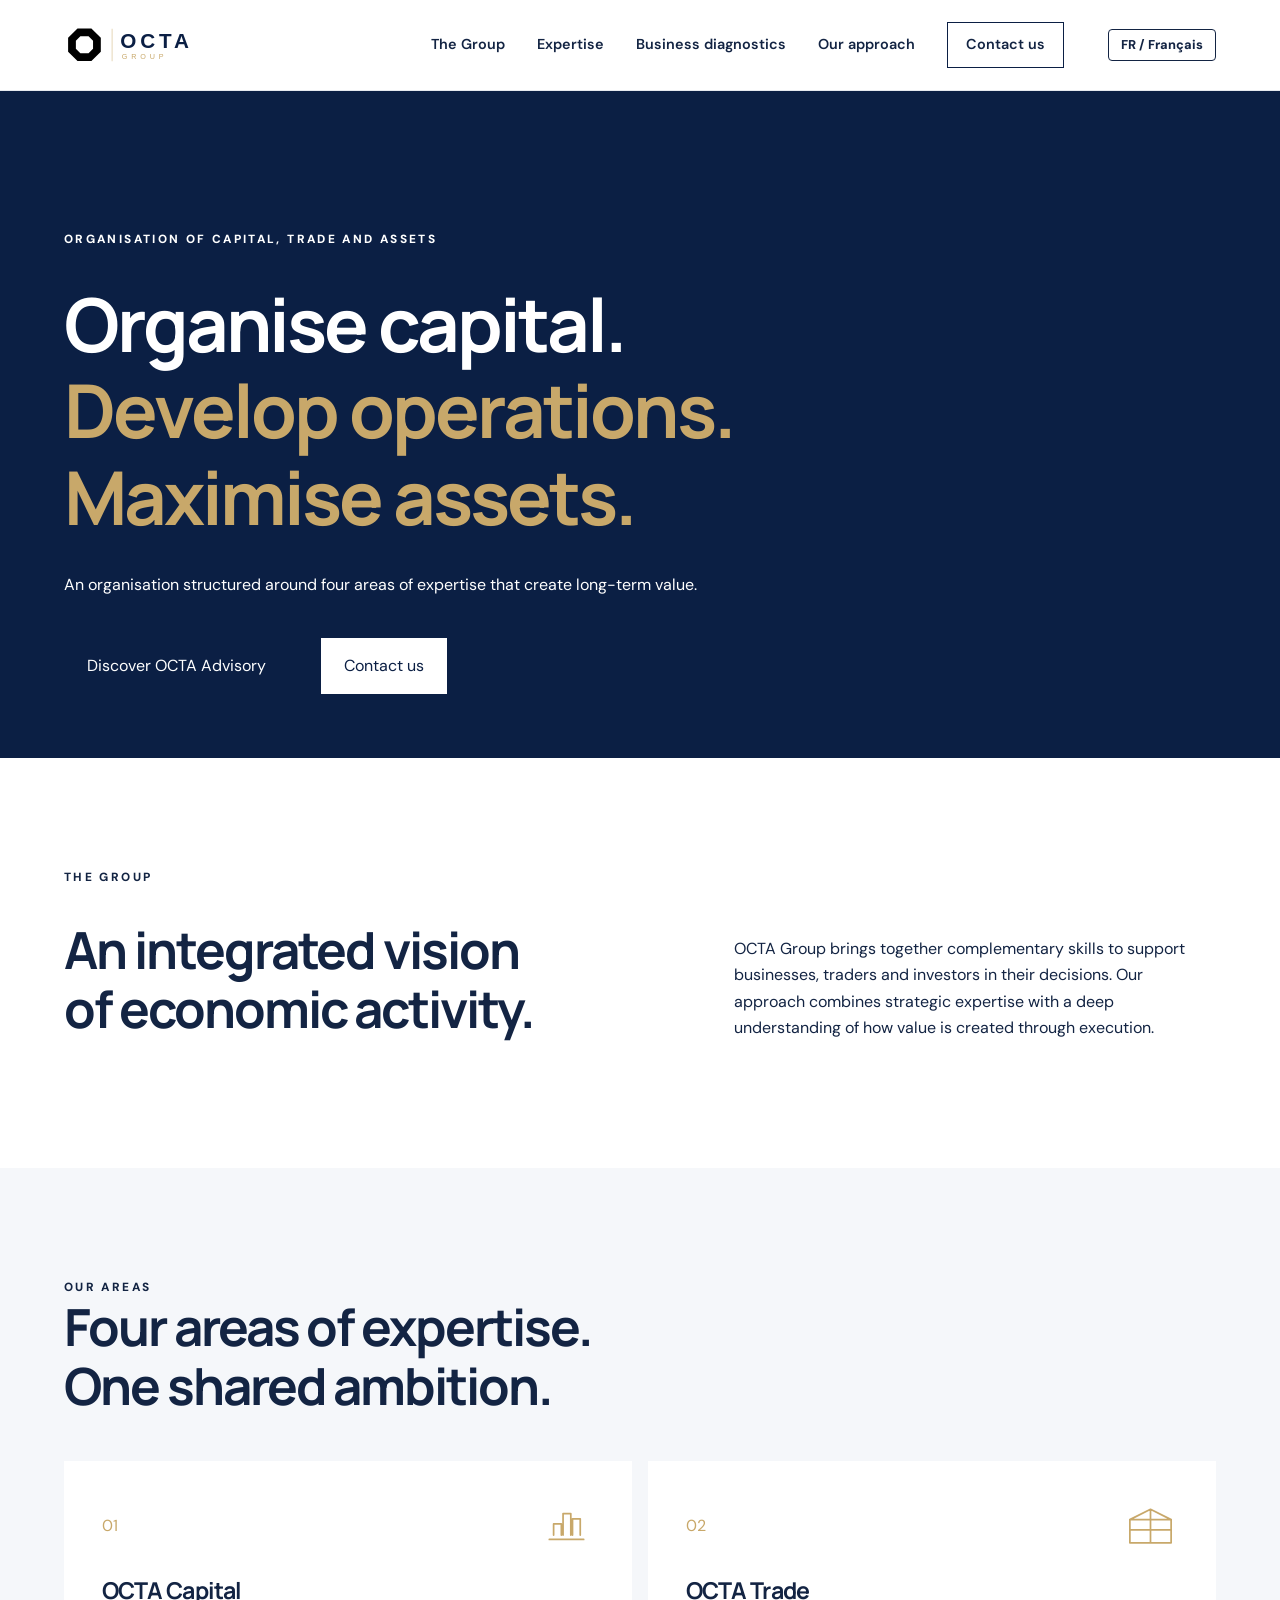
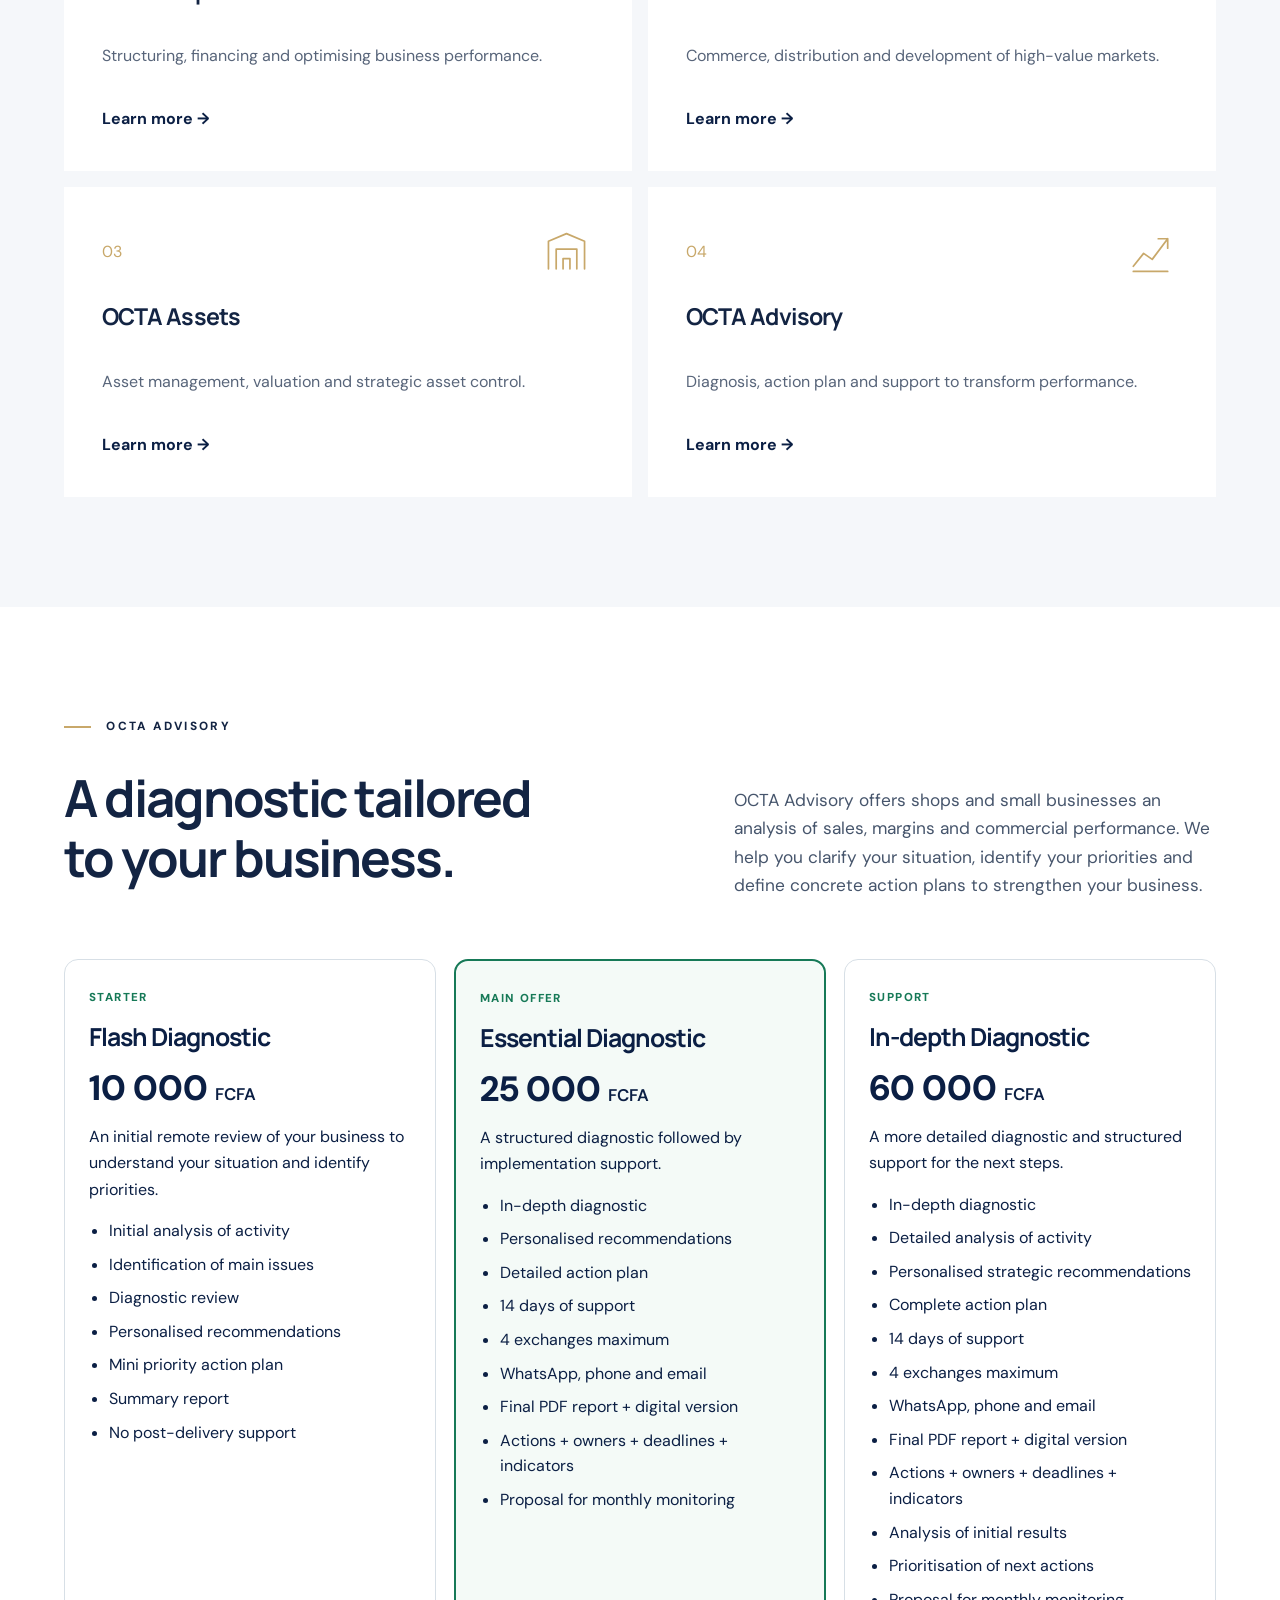
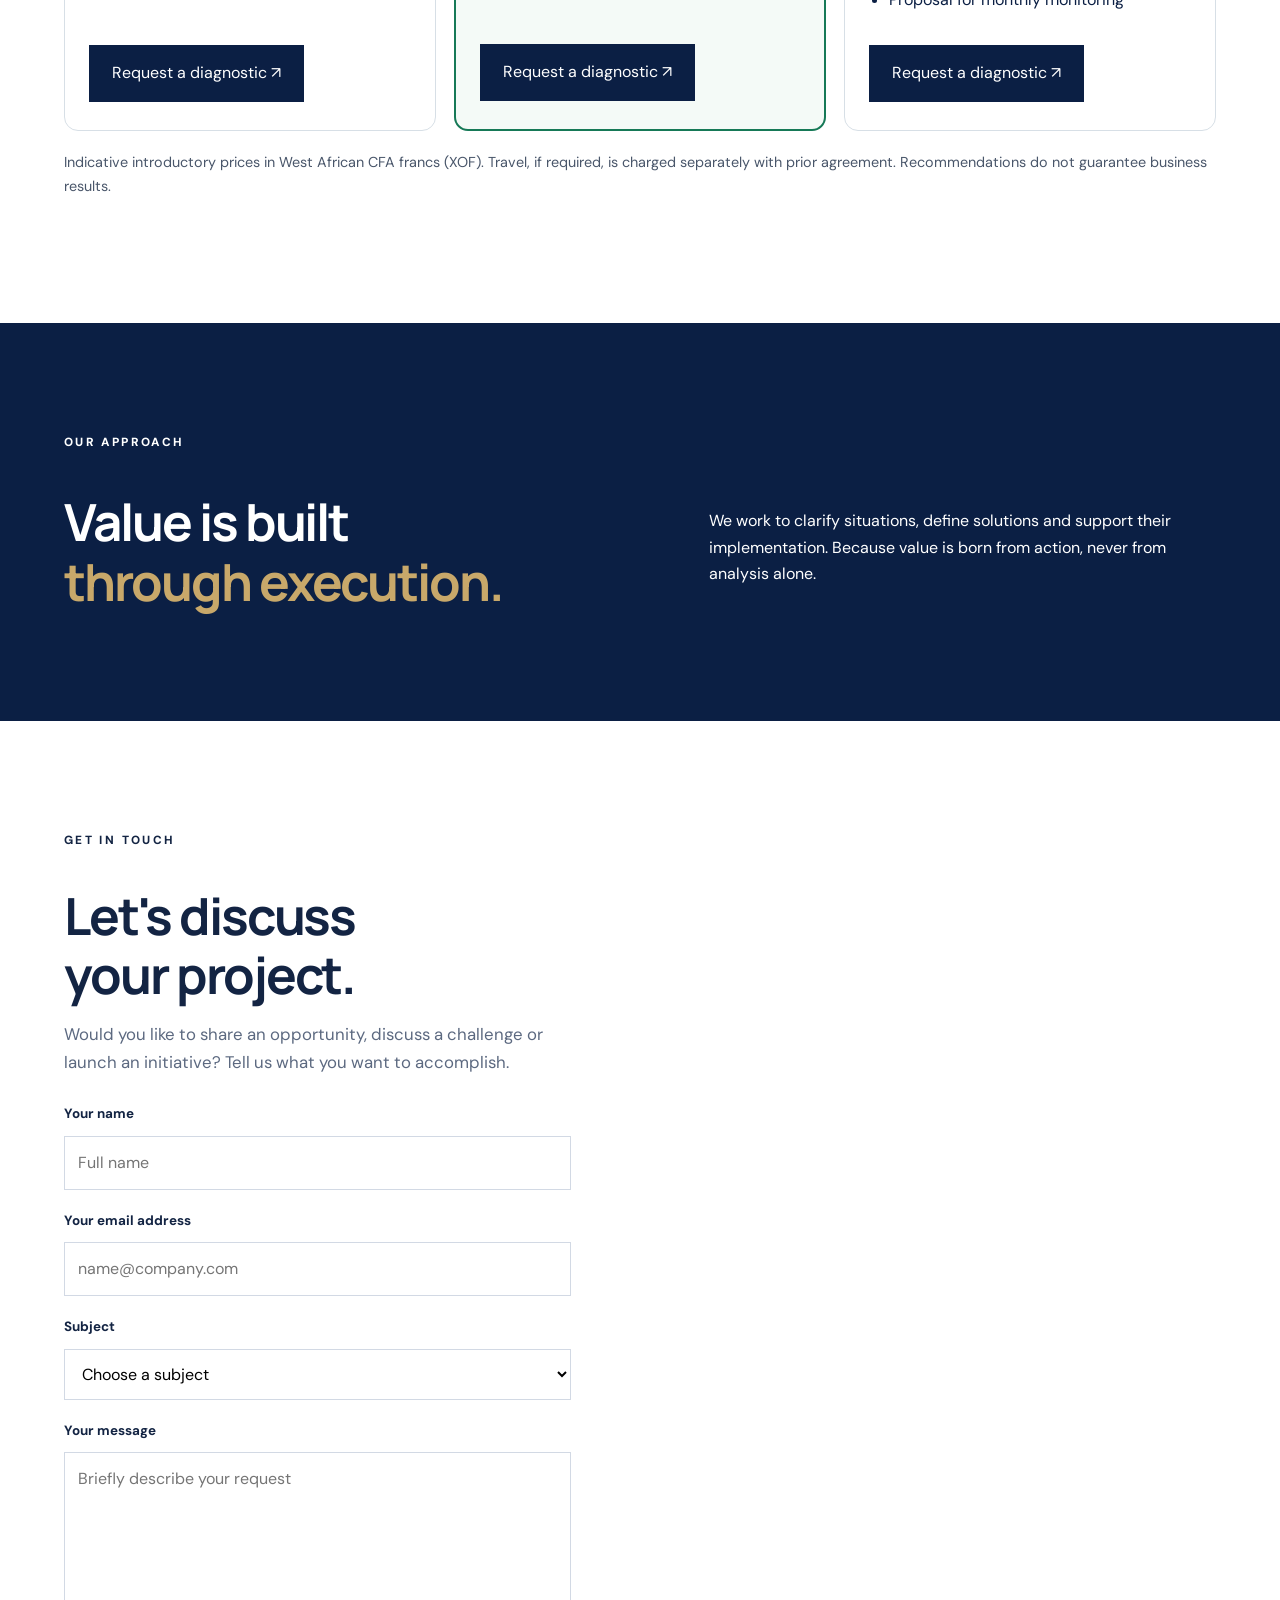
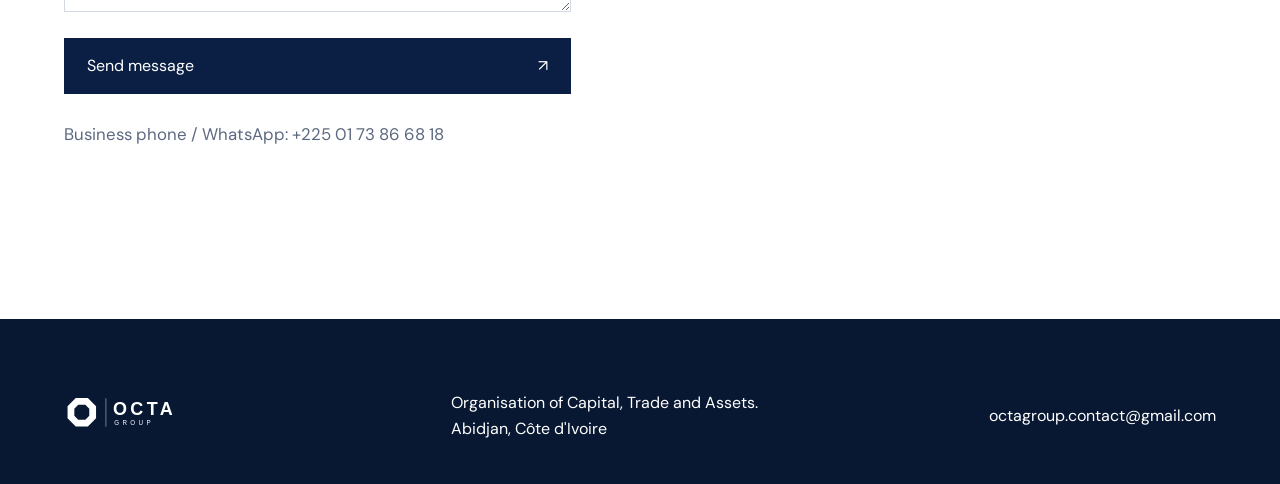
==== commit c09c24be: "Update en.html" ====
--- a/en.html
+++ b/en.html
@@ -58,6 +58,7 @@
 <section class="approach section" id="approche"><div class="section-label">OUR APPROACH</div><div class="approach-layout"><h2>Value is built<br/><em>through execution.</em></h2><div class="approach-copy"><p>We work to clarify situations, define solutions and support their implementation. Because value is born from action, never from analysis alone.</p></div></div></section>
 <section class="contact section" id="contact"><div class="section-label">GET IN TOUCH</div><div class="contact-layout"><div><h2>Let's discuss<br/>your project.</h2><p>Would you like to share an opportunity, discuss a challenge or launch an initiative? Tell us what you want to accomplish.</p>
 <form action="https://formsubmit.co/octagroup.contact@gmail.com" id="contact-form" method="POST">
+  <input type="hidden" name="_next" value="https://ouattarachontchinwintanan-coder.github.io/octa-group/merci.html">
 <input name="_captcha" type="hidden" value="false"/>
 <input name="_subject" type="hidden" value="New contact request — OCTA Group (English)"/>
 <input name="_template" type="hidden" value="table"/>
@@ -71,6 +72,4 @@
 </form></div></section>
 </main>
 <footer><div class="footer-main"><a aria-label="Back to home" href="#top"><img alt="OCTA" height="45" src="logo.svg" width="144"/></a><p>Organisation of Capital, Trade and Assets.<br/>Abidjan, Côte d'Ivoire</p><p><a href="mailto:octagroup.contact@gmail.com">octagroup.contact@gmail.com</a></p></div></footer>
-<script src="config.js"></script><script src="script.js"></script>
-</body>
-</html>
+<script src="script.js"></script>
--- a/styles.css
+++ b/styles.css
@@ -1,2 +1,2 @@
 @import url('https://fonts.googleapis.com/css2?family=DM+Sans:wght@400;500;600;700&family=Manrope:wght@400;500;600;700;800&display=swap');
-:root{--navy:#0B1F44;--gold:#C8A86A;--white:#fff;--ink:#132443;--muted:#65718a}*{box-sizing:border-box}html{scroll-behavior:smooth}body{margin:0;font-family:'DM Sans',Arial,sans-serif;color:var(--ink);background:#fff;line-height:1.65}h1,h2,h3{font-family:Manrope,Arial,sans-serif;line-height:1.16;letter-spacing:-.04em}h1{font-size:clamp(2.5rem,5.8vw,5.9rem);font-weight:700}h2{font-size:clamp(2rem,4vw,3.9rem);margin:0}h3{font-size:1.45rem}a{color:inherit;text-decoration:none}a:focus-visible,button:focus-visible,input:focus-visible,select:focus-visible,textarea:focus-visible{outline:3px solid var(--gold);outline-offset:3px}.skip{position:absolute;left:-999px}.skip:focus{left:10px;top:10px;background:white;z-index:20}.header{height:90px;display:flex;align-items:center;justify-content:space-between;padding:0 max(5%,calc((100vw - 1300px)/2));background:#fff;position:sticky;top:0;z-index:10;box-shadow:0 1px 0 #e6e9ef}.brand img{width:178px;height:auto;display:block}.header nav{display:flex;align-items:center;gap:2rem;font-weight:600;font-size:.9rem}.header nav a:hover,.quiet-link:hover{color:var(--gold)}.nav-contact{border:1px solid var(--navy);padding:10px 18px}.menu{display:none}.hero{min-height:660px;position:relative;overflow:hidden;background:var(--navy);color:white;padding:8rem max(5%,calc((100vw - 1300px)/2)) 4rem}.hero-inner{max-width:1000px;position:relative;z-index:1}.overline,.section-label{font-size:.74rem;letter-spacing:.2em;font-weight:800}.line{display:inline-block;width:27px;border-top:2px solid var(--gold);vertical-align:middle;margin-right:10px}.hero h1{margin:2rem 0;max-width:1000px}.hero em,.approach em{color:var(--gold);font-style:normal}.hero-lead{max-width:600px;color:#d7dfed;font-size:1.15rem}.hero-actions{display:flex;align-items:center;gap:2rem;margin-top:2.5rem}.button{border:0;padding:15px 23px;display:inline-flex;align-items:center;justify-content:space-between;gap:25px;font-weight:700;cursor:pointer;font:inherit}.button-light{background:#fff;color:var(--navy)}.button-dark{background:var(--navy);color:#fff}.hero-bottom{display:flex;justify-content:space-between;gap:20px;font-size:.7rem;letter-spacing:.18em;color:#b7c3d6;margin-top:6rem;position:relative;z-index:1}.hero-graphic{position:absolute;right:-150px;top:80px;width:600px;color:var(--gold);opacity:.23}.hero-graphic svg{width:100%}.section{padding:110px max(5%,calc((100vw - 1300px)/2))}.intro-content{display:grid;grid-template-columns:1.2fr 1fr;gap:8%;align-items:start;margin-top:32px}.intro-copy{font-size:1.08rem;color:#46556c}.section-heading{display:flex;align-items:end;justify-content:space-between;gap:30px;margin-bottom:45px}.section-heading p{max-width:340px;color:var(--muted)}.expertises{background:#f5f7fa}.service-grid{display:grid;grid-template-columns:repeat(2,1fr);gap:16px}.service{background:#fff;padding:38px;min-height:310px;display:flex;flex-direction:column}.service-top{display:flex;align-items:center;justify-content:space-between;color:var(--gold)}.service-top svg{width:55px;height:55px;fill:none;stroke:var(--gold);stroke-width:2}.service p{color:#58657a}.service a{font-weight:700;color:var(--navy);margin-top:auto}.service a span{color:var(--gold)}.approach{background:var(--navy);color:white}.approach-layout{display:grid;grid-template-columns:1fr 1fr;gap:12%;margin-top:40px}.approach-list>div{border-top:1px solid #637089;padding:22px 0}.approach-list span{color:var(--gold);font-size:.8rem}.approach-list h3{margin:8px 0}.approach-list p{color:#c7d0e0}.contact-layout{display:grid;grid-template-columns:1fr 1fr;gap:12%;margin-top:35px}.contact-layout>div p{color:#5c6980;font-size:1.05rem}.contact form{display:grid;gap:10px}.contact label{font-size:.84rem;font-weight:700;margin-top:10px}.contact input,.contact select,.contact textarea{font:inherit;border:1px solid #d2d9e4;background:#fff;padding:13px;width:100%;border-radius:0}.contact button{margin-top:16px}.form-status{font-size:.9rem;color:var(--navy)}footer{background:#081832;color:white;padding:55px max(5%,calc((100vw - 1300px)/2)) 25px}.footer-main,.footer-bottom{display:flex;align-items:center;justify-content:space-between;gap:20px}.footer-main img{width:155px;filter:brightness(0) invert(1)}.footer-bottom{margin-top:40px;border-top:1px solid #45536b;padding-top:20px;font-size:.78rem;color:#bbc6d8;flex-wrap:wrap}@media(max-width:800px){.header{height:75px}.brand img{width:140px}.menu{display:block;border:0;background:none;width:42px;height:42px;position:relative}.menu span{display:block;height:2px;background:var(--navy);margin:8px}.header nav{display:none;position:absolute;top:75px;left:0;right:0;background:#fff;flex-direction:column;align-items:stretch;padding:22px 5%;box-shadow:0 10px 20px #0012}.header nav.open{display:flex}.hero{padding-top:6rem;min-height:630px}.hero-graphic{right:-350px}.hero-bottom{margin-top:4rem}.section{padding-top:75px;padding-bottom:75px}.intro-content,.approach-layout,.contact-layout{grid-template-columns:1fr;gap:24px}.section-heading{display:block}.service-grid{grid-template-columns:1fr}.service{min-height:260px}.footer-main{align-items:flex-start;flex-direction:column}}@media(prefers-reduced-motion:reduce){html{scroll-behavior:auto}}+:root{--navy:#0B1F44;--gold:#C8A86A;--white:#fff;--ink:#132443;--muted:#65718a}*{box-sizing:border-box}html{scroll-behavior:smooth}body{margin:0;font-family:'DM Sans',Arial,sans-serif;color:var(--ink);background:#fff;line-height:1.65}h1,h2,h3{font-family:Manrope,Arial,sans-serif;line-height:1.16;letter-spacing:-.04em}h1{font-size:clamp(2.5rem,5.8vw,5.9rem);font-weight:700}h2{font-size:clamp(2rem,4vw,3.9rem);margin:0}h3{font-size:1.45rem}a{color:inherit;text-decoration:none}a:focus-visible,button:focus-visible,input:focus-visible,select:focus-visible,textarea:focus-visible{outline:3px solid var(--gold);outline-offset:3px}.skip{position:absolute;left:-999px}.skip:focus{left:10px;top:10px;background:white;z-index:20}.header{height:90px;display:flex;align-items:center;justify-content:space-between;padding:0 max(5%,calc((100vw - 1300px)/2));background:#fff;position:sticky;top:0;z-index:10;box-shadow:0 1px 0 #e6e9ef}.brand img{width:178px;height:auto;display:block}.header nav{display:flex;align-items:center;gap:2rem;font-weight:600;font-size:.9rem}.header nav a:hover,.quiet-link:hover{color:var(--gold)}.nav-contact{border:1px solid var(--navy);padding:10px 18px}.menu{display:none}.hero{min-height:660px;position:relative;overflow:hidden;background:var(--navy);color:white;padding:8rem max(5%,calc((100vw - 1300px)/2)) 4rem}.hero-inner{max-width:1000px;position:relative;z-index:1}.overline,.section-label{font-size:.74rem;letter-spacing:.2em;font-weight:800}.line{display:inline-block;width:27px;border-top:2px solid var(--gold);vertical-align:middle;margin-right:10px}.hero h1{margin:2rem 0;max-width:1000px}.hero em,.approach em{color:var(--gold);font-style:normal}.hero-lead{max-width:600px;color:#d7dfed;font-size:1.15rem}.hero-actions{display:flex;align-items:center;gap:2rem;margin-top:2.5rem}.button{border:0;padding:15px 23px;display:inline-flex;align-items:center;justify-content:space-between;gap:25px;font-weight:700;cursor:pointer;font:inherit}.button-light{background:#fff;color:var(--navy)}.button-dark{background:var(--navy);color:#fff}.hero-bottom{display:flex;justify-content:space-between;gap:20px;font-size:.7rem;letter-spacing:.18em;color:#b7c3d6;margin-top:6rem;position:relative;z-index:1}.hero-graphic{position:absolute;right:-150px;top:80px;width:600px;color:var(--gold);opacity:.23}.hero-graphic svg{width:100%}.section{padding:110px max(5%,calc((100vw - 1300px)/2))}.intro-content{display:grid;grid-template-columns:1.2fr 1fr;gap:8%;align-items:start;margin-top:32px}.intro-copy{font-size:1.08rem;color:#46556c}.section-heading{display:flex;align-items:end;justify-content:space-between;gap:30px;margin-bottom:45px}.section-heading p{max-width:340px;color:var(--muted)}.expertises{background:#f5f7fa}.services-grid{display:grid;grid-template-columns:repeat(2,1fr);gap:16px}.service{background:#fff;padding:38px;min-height:310px;display:flex;flex-direction:column}.service-top{display:flex;align-items:center;justify-content:space-between;color:var(--gold)}.service-top svg{width:55px;height:55px;fill:none;stroke:var(--gold);stroke-width:2}.service p{color:#58657a}.service a{font-weight:700;color:var(--navy);margin-top:auto}.service a span{color:var(--gold)}.approach{background:var(--navy);color:white}.approach-layout{display:grid;grid-template-columns:1fr 1fr;gap:12%;margin-top:40px}.approach-list>div{border-top:1px solid #637089;padding:22px 0}.approach-list span{color:var(--gold);font-size:.8rem}.approach-list h3{margin:8px 0}.approach-list p{color:#c7d0e0}.contact-layout{display:grid;grid-template-columns:1fr 1fr;gap:12%;margin-top:35px}.contact-layout>div p{color:#5c6980;font-size:1.05rem}.contact form{display:grid;gap:10px}.contact label{font-size:.84rem;font-weight:700;margin-top:10px}.contact input,.contact select,.contact textarea{font:inherit;border:1px solid #d2d9e4;background:#fff;padding:13px;width:100%;border-radius:0}.contact button{margin-top:16px}.form-status{font-size:.9rem;color:var(--navy)}footer{background:#081832;color:white;padding:55px max(5%,calc((100vw - 1300px)/2)) 25px}.footer-main,.footer-bottom{display:flex;align-items:center;justify-content:space-between;gap:20px}.footer-main img{width:155px;filter:brightness(0) invert(1)}.footer-bottom{margin-top:40px;border-top:1px solid #45536b;padding-top:20px;font-size:.78rem;color:#bbc6d8;flex-wrap:wrap}@media(max-width:800px){.header{height:75px}.brand img{width:140px}.menu{display:block;border:0;background:none;width:42px;height:42px;position:relative}.menu span{display:block;height:2px;background:var(--navy);margin:8px}.header nav{display:none;position:absolute;top:75px;left:0;right:0;background:#fff;flex-direction:column;align-items:stretch;padding:22px 5%;box-shadow:0 10px 20px #0012}.header nav.open{display:flex}.hero{padding-top:6rem;min-height:630px}.hero-graphic{right:-350px}.hero-bottom{margin-top:4rem}.section{padding-top:75px;padding-bottom:75px}.intro-content,.approach-layout,.contact-layout{grid-template-columns:1fr;gap:24px}.section-heading{display:block}.services-grid{grid-template-columns:1fr}.service{min-height:260px}.footer-main{align-items:flex-start;flex-direction:column}}@media(prefers-reduced-motion:reduce){html{scroll-behavior:auto}}
